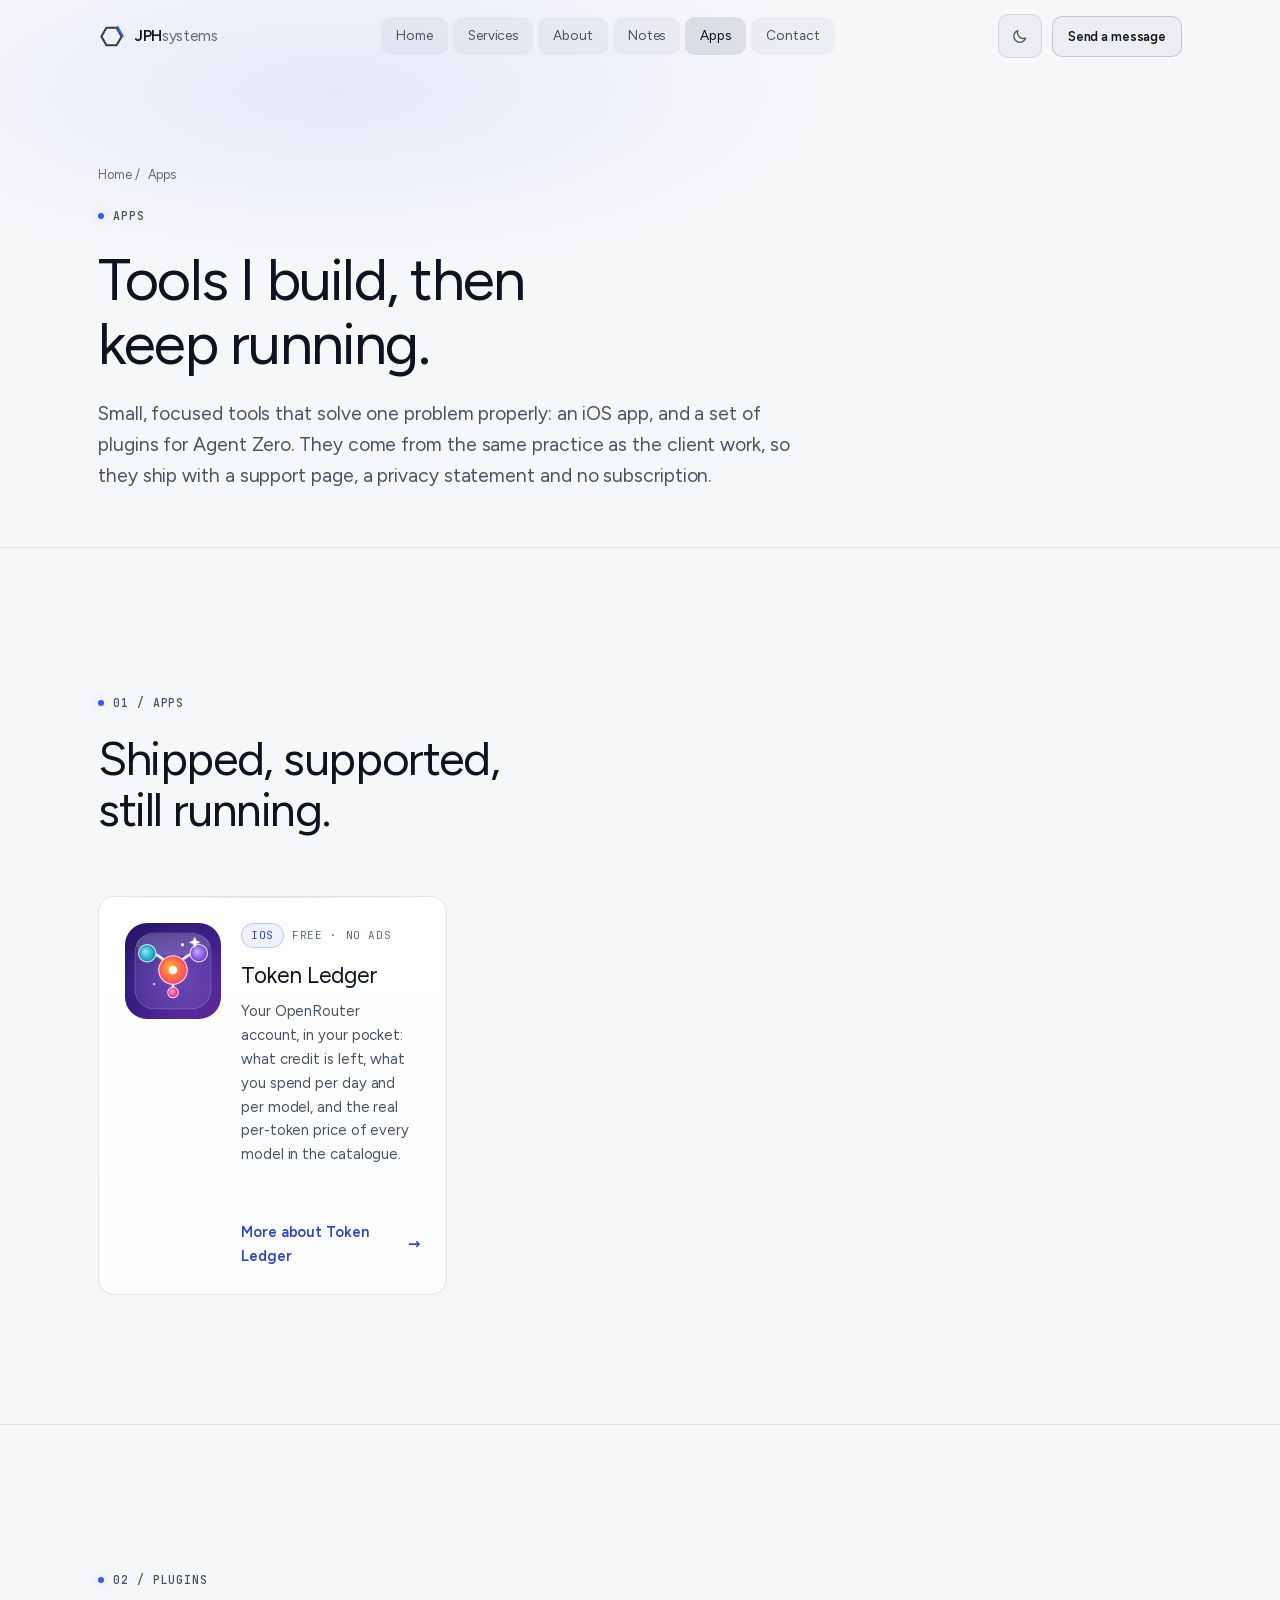
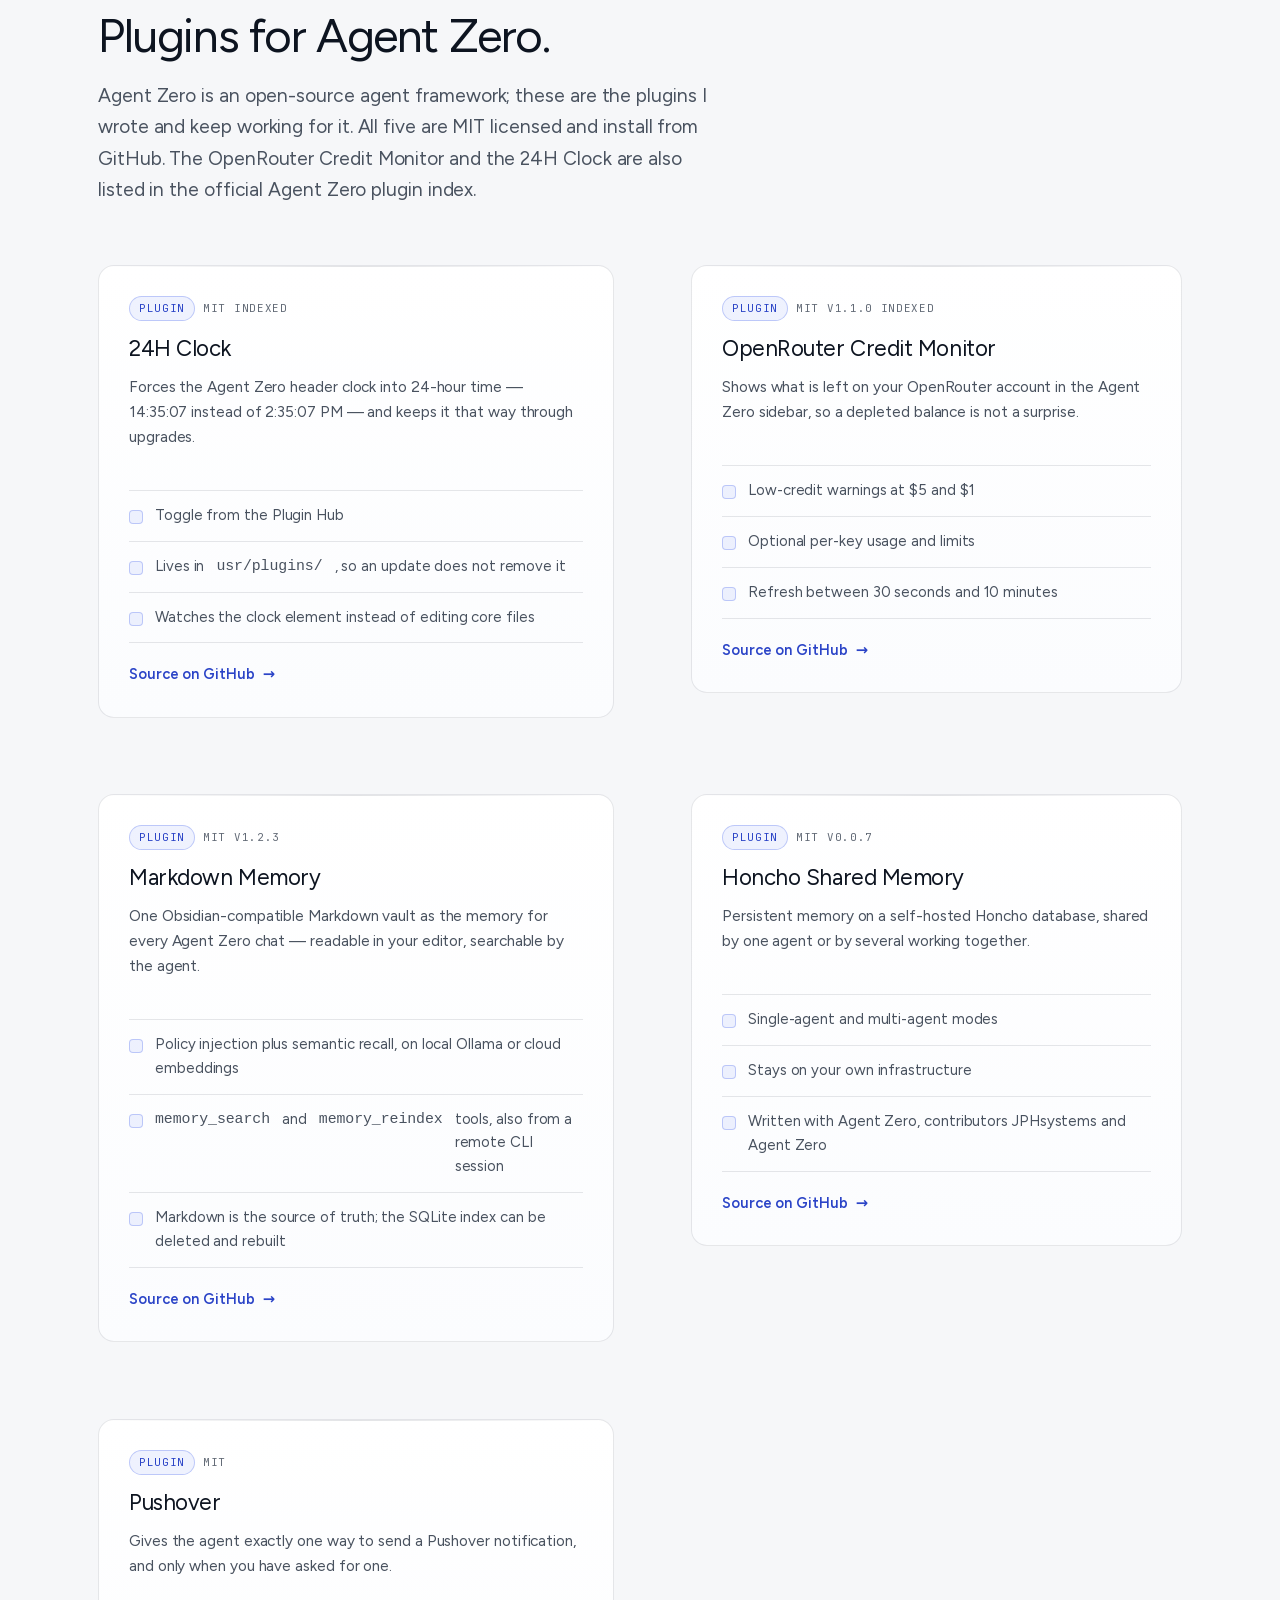
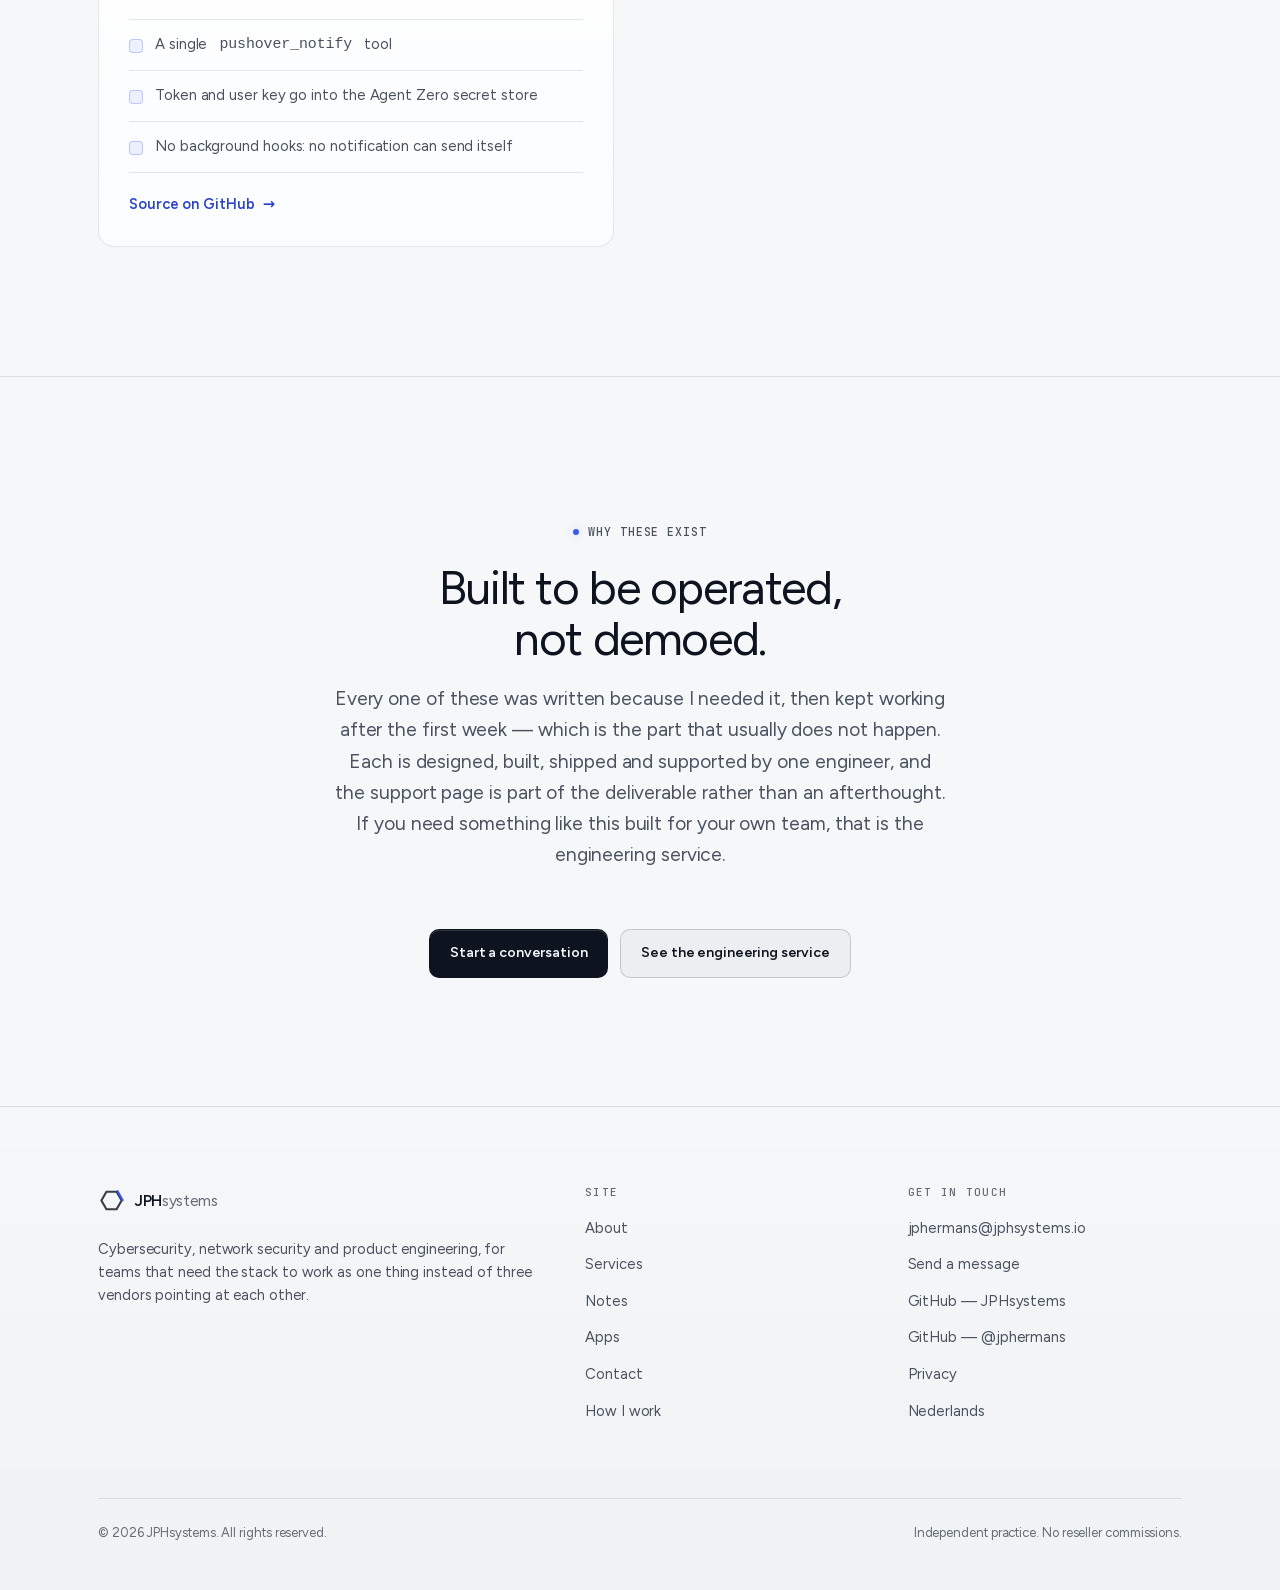
==== apps/index.html @ 64dafbbf "Apps hub: add the five Agent Zero plugins with their real feature sets" ====
<!DOCTYPE html>
<html lang="en-GB">
<head>
<meta charset="utf-8">
<meta name="viewport" content="width=device-width, initial-scale=1">

<title>Apps — JPHsystems</title>
<meta name="description" content="Apps and Agent Zero plugins built by JPHsystems: Token Ledger for OpenRouter usage, plus five MIT-licensed plugins for Agent Zero.">
<link rel="canonical" href="https://www.jphsystems.io/apps/">
<link rel="alternate" type="application/rss+xml" title="JPHsystems — field notes" href="../notes/feed.xml">
<meta name="robots" content="index, follow, max-image-preview:large">
<meta name="author" content="JPHsystems">
<meta name="theme-color" content="#11171f">
<meta http-equiv="Content-Security-Policy" content="default-src 'self'; img-src 'self' data:; style-src 'self' 'unsafe-inline'; script-src 'self' 'sha256-81gTQFlHvqsIrZlJ7RikpcFBkh4/L22vWy+SGkh+g4I='; font-src 'self'; connect-src 'self'; form-action 'self' mailto:; base-uri 'self'; object-src 'none'; upgrade-insecure-requests">
<meta name="referrer" content="strict-origin-when-cross-origin">

<!-- Open Graph -->
<meta property="og:type" content="website">
<meta property="og:site_name" content="JPHsystems">
<meta property="og:title" content="Apps — JPHsystems">
<meta property="og:description" content="An iOS app and five MIT-licensed plugins for Agent Zero, built and supported by one engineer.">
<meta property="og:url" content="https://www.jphsystems.io/apps/">
<meta property="og:image" content="https://www.jphsystems.io/assets/img/og-default.png">
<meta property="og:image:width" content="1200">
<meta property="og:image:height" content="630">
<meta property="og:image:alt" content="JPHsystems notes.">
<meta property="og:locale" content="en_GB">

<!-- Twitter -->
<meta name="twitter:card" content="summary_large_image">
<meta name="twitter:title" content="Apps — JPHsystems">
<meta name="twitter:description" content="An iOS app and five MIT-licensed plugins for Agent Zero.">
<meta name="twitter:image" content="https://www.jphsystems.io/assets/img/og-default.png">

<!-- Icons -->
<link rel="icon" href="../assets/img/favicon.ico" sizes="32x32">
<link rel="icon" href="../assets/img/favicon.svg" type="image/svg+xml">
<link rel="apple-touch-icon" href="../assets/img/apple-touch-icon.png">
<link rel="manifest" href="../assets/site.webmanifest">

<!-- Fonts, self-hosted: no third-party request, no external round-trip -->
<link rel="preload" href="../assets/fonts/figtree-latin.woff2" as="font" type="font/woff2" crossorigin>
<link rel="preload" href="../assets/fonts/jetbrains-mono-latin.woff2" as="font" type="font/woff2" crossorigin>
<link rel="stylesheet" href="../assets/css/fonts.css?v=d13bbe71">

<script>
  (function () {
    var root = document.documentElement;
    root.classList.add("js");
    var stored = null;
    try { stored = localStorage.getItem("theme"); } catch (e) { /* storage unavailable */ }
    var theme = stored === "light" || stored === "dark"
      ? stored
      : (window.matchMedia && window.matchMedia("(prefers-color-scheme: light)").matches ? "light" : "dark");
    root.setAttribute("data-theme", theme);
    var meta = document.querySelector('meta[name="theme-color"]');
    if (meta) meta.setAttribute("content", theme === "light" ? "#f6f7f9" : "#11171f");
  })();
</script>
<link rel="stylesheet" href="../assets/css/styles.css?v=f02e20e4">

<script type="application/ld+json">
{
  "@context": "https://schema.org",
  "@type": "CollectionPage",
  "url": "https://www.jphsystems.io/apps/",
  "name": "Apps — JPHsystems",
  "description": "An iOS app and five MIT-licensed plugins for Agent Zero, built by JPHsystems.",
  "isPartOf": {
    "@type": "WebSite",
    "name": "JPHsystems",
    "url": "https://www.jphsystems.io/"
  },
  "hasPart": [
    {
      "@type": "SoftwareApplication",
      "name": "Token Ledger",
      "applicationCategory": "DeveloperApplication",
      "operatingSystem": "iOS 27.0 or later",
      "url": "https://www.jphsystems.io/token-ledger",
      "offers": {
        "@type": "Offer",
        "price": "0",
        "priceCurrency": "USD"
      }
    },
    {
      "@type": "SoftwareApplication",
      "name": "24H Clock",
      "description": "Forces the Agent Zero WebUI header clock into 24-hour format.",
      "applicationCategory": "DeveloperApplication",
      "operatingSystem": "Agent Zero",
      "url": "https://github.com/jphermans/a0-plugin-clock-24h",
      "codeRepository": "https://github.com/jphermans/a0-plugin-clock-24h",
      "offers": {
        "@type": "Offer",
        "price": "0",
        "priceCurrency": "USD"
      }
    },
    {
      "@type": "SoftwareApplication",
      "name": "OpenRouter Credit Monitor",
      "description": "OpenRouter credit balance and per-key usage in the Agent Zero WebUI.",
      "applicationCategory": "DeveloperApplication",
      "operatingSystem": "Agent Zero",
      "url": "https://github.com/jphermans/openrouter-credit-monitor",
      "codeRepository": "https://github.com/jphermans/openrouter-credit-monitor",
      "offers": {
        "@type": "Offer",
        "price": "0",
        "priceCurrency": "USD"
      }
    },
    {
      "@type": "SoftwareApplication",
      "name": "Markdown Memory",
      "description": "Obsidian-compatible Markdown memory with semantic recall for Agent Zero.",
      "applicationCategory": "DeveloperApplication",
      "operatingSystem": "Agent Zero",
      "url": "https://github.com/jphermans/markdown-memory",
      "codeRepository": "https://github.com/jphermans/markdown-memory",
      "offers": {
        "@type": "Offer",
        "price": "0",
        "priceCurrency": "USD"
      }
    },
    {
      "@type": "SoftwareApplication",
      "name": "Honcho Shared Memory",
      "description": "Self-hosted shared persistent memory for Agent Zero.",
      "applicationCategory": "DeveloperApplication",
      "operatingSystem": "Agent Zero",
      "url": "https://github.com/jphermans/agent-zero-honcho-memory",
      "codeRepository": "https://github.com/jphermans/agent-zero-honcho-memory",
      "offers": {
        "@type": "Offer",
        "price": "0",
        "priceCurrency": "USD"
      }
    },
    {
      "@type": "SoftwareApplication",
      "name": "Pushover",
      "description": "Agent Zero plugin that sends a Pushover notification on explicit request.",
      "applicationCategory": "DeveloperApplication",
      "operatingSystem": "Agent Zero",
      "url": "https://github.com/jphermans/Push-Agent",
      "codeRepository": "https://github.com/jphermans/Push-Agent",
      "offers": {
        "@type": "Offer",
        "price": "0",
        "priceCurrency": "USD"
      }
    }
  ]
}
</script>

<script src="../assets/js/main.js?v=ce2aa253" defer></script>
</head>

<body>
<a class="skip-link" href="#main">Skip to content</a>

<header class="site-header">
  <div class="wrap">
    <nav class="nav" aria-label="Primary">
      <a class="brand" href="../" aria-label="JPHsystems — home">
        <svg class="brand-mark" viewBox="0 0 64 64" fill="none" aria-hidden="true" focusable="false">
          <path class="mark-body" d="M44 11.2 20 11.2 8 32 20 52.8 44 52.8 56 32Z" stroke-width="5" stroke-linejoin="round" stroke-linecap="round"/>
          <path class="mark-seam" d="M46.6 9.9 58.6 31.2" stroke-width="5" stroke-linecap="round"/>
        </svg>
        <span class="brand-name">JPH<span>systems</span></span>
      </a>

      <ul class="nav-links">
        <li><a href="../">Home</a></li>
        <li><a href="../services">Services</a></li>
        <li><a href="../about">About</a></li>
        <li><a href="../notes/">Notes</a></li>
        <li><a href="./" aria-current="page">Apps</a></li>
        <li><a href="../contact">Contact</a></li>
      </ul>

      <div class="nav-end">
        <button class="theme-toggle" type="button" data-theme-toggle aria-label="Switch to light theme" aria-pressed="false">
          <svg class="theme-icon theme-icon--sun" viewBox="0 0 24 24" fill="none" stroke="currentColor" stroke-width="1.8" stroke-linecap="round" aria-hidden="true" focusable="false">
            <circle cx="12" cy="12" r="3.6"/>
            <path d="M12 2.4v2.2M12 19.4v2.2M4.4 12h2.2M17.4 12h2.2M6 6l1.6 1.6M16.4 16.4l1.6 1.6M18 6l-1.6 1.6M9.6 16.4l-1.6 1.6"/>
          </svg>
          <svg class="theme-icon theme-icon--moon" viewBox="0 0 24 24" fill="none" stroke="currentColor" stroke-width="1.8" stroke-linecap="round" stroke-linejoin="round" aria-hidden="true" focusable="false">
            <path d="M20.6 14.3A8.4 8.4 0 0 1 9.7 3.6a8.5 8.5 0 1 0 10.9 10.7Z"/>
          </svg>
        </button>

        <a class="btn btn--ghost btn--sm" href="../contact#enquiry">Send a message</a>
        <button class="nav-toggle" type="button" aria-expanded="false" aria-controls="mobile-menu" aria-label="Toggle navigation">
          <span></span><span></span><span></span>
        </button>
      </div>
    </nav>
  </div>

  <div class="mobile-menu" id="mobile-menu">
    <div class="wrap" style="padding-inline:0">
      <a href="../">Home</a>
      <a href="../services">Services</a>
      <a href="../about">About</a>
      <a href="../notes/">Notes</a>
      <a href="./" aria-current="page">Apps</a>
      <a href="../contact">Contact</a>
      <a class="btn btn--primary" href="../contact#enquiry">Send a message</a>
    </div>
  </div>
</header>

<main id="main">

  <section class="page-head">
    <div class="wrap">
      <ol class="breadcrumb" aria-label="Breadcrumb">
        <li><a href="../">Home</a></li>
        <li>Apps</li>
      </ol>
      <p class="eyebrow">Apps</p>
      <h1>Tools I build, then keep running.</h1>
      <p class="lede">
        Small, focused tools that solve one problem properly: an iOS app, and a set of
        plugins for Agent Zero. They come from the same practice as the client work, so
        they ship with a support page, a privacy statement and no subscription.
      </p>
    </div>
  </section>

  <section class="section" id="apps">
    <div class="wrap">
      <div class="section-head" data-reveal>
        <p class="eyebrow">01 / Apps</p>
        <h2>Shipped, supported, still running.</h2>
      </div>
      <div class="post-list">
        <a class="card post-card" data-reveal href="../token-ledger">
          <div class="post-card-body">
            <div style="display:flex; gap:20px; align-items:flex-start">
              <img src="../assets/img/app-token-ledger.png" alt="Token Ledger app icon" width="96" height="96" loading="lazy" decoding="async" style="width:96px; height:96px; border-radius:22px; flex:none">
              <div>
                <div class="post-meta"><span class="tag">iOS</span><span>Free · no ads</span></div>
                <h3>Token Ledger</h3>
                <p>
                  Your OpenRouter account, in your pocket: what credit is left, what you
                  spend per day and per model, and the real per-token price of every model
                  in the catalogue.
                </p>
                <span class="arrow-link">More about Token Ledger</span>
              </div>
            </div>
          </div>
        </a>
      </div>
    </div>
  </section>

  <section class="section section--edge" id="plugins">
    <div class="wrap">
      <div class="section-head" data-reveal>
        <p class="eyebrow">02 / Plugins</p>
        <h2>Plugins for Agent Zero.</h2>
        <p class="lede">
          Agent Zero is an open-source agent framework; these are the plugins I wrote and
          keep working for it. All five are MIT licensed and install from GitHub. The
          OpenRouter Credit Monitor and the 24H Clock are also listed in the official
          Agent Zero plugin index.
        </p>
      </div>

      <div class="grid grid--split">

        <div class="card" data-reveal>
          <div class="post-meta"><span class="tag">Plugin</span><span>MIT</span><span>indexed</span></div>
          <h3>24H Clock</h3>
          <p>Forces the Agent Zero header clock into 24-hour time — 14:35:07 instead of 2:35:07 PM — and keeps it that way through upgrades.</p>
          <ul class="spec-list">
            <li>Toggle from the Plugin Hub</li>
            <li>Lives in <code>usr/plugins/</code>, so an update does not remove it</li>
            <li>Watches the clock element instead of editing core files</li>
          </ul>
          <a class="arrow-link" href="https://github.com/jphermans/a0-plugin-clock-24h" rel="noopener" target="_blank">Source on GitHub</a>
        </div>

        <div class="card" data-delay="1" data-reveal>
          <div class="post-meta"><span class="tag">Plugin</span><span>MIT</span><span>v1.1.0</span><span>indexed</span></div>
          <h3>OpenRouter Credit Monitor</h3>
          <p>Shows what is left on your OpenRouter account in the Agent Zero sidebar, so a depleted balance is not a surprise.</p>
          <ul class="spec-list">
            <li>Low-credit warnings at $5 and $1</li>
            <li>Optional per-key usage and limits</li>
            <li>Refresh between 30 seconds and 10 minutes</li>
          </ul>
          <a class="arrow-link" href="https://github.com/jphermans/openrouter-credit-monitor" rel="noopener" target="_blank">Source on GitHub</a>
        </div>

        <div class="card" data-reveal>
          <div class="post-meta"><span class="tag">Plugin</span><span>MIT</span><span>v1.2.3</span></div>
          <h3>Markdown Memory</h3>
          <p>One Obsidian-compatible Markdown vault as the memory for every Agent Zero chat — readable in your editor, searchable by the agent.</p>
          <ul class="spec-list">
            <li>Policy injection plus semantic recall, on local Ollama or cloud embeddings</li>
            <li><code>memory_search</code> and <code>memory_reindex</code> tools, also from a remote CLI session</li>
            <li>Markdown is the source of truth; the SQLite index can be deleted and rebuilt</li>
          </ul>
          <a class="arrow-link" href="https://github.com/jphermans/markdown-memory" rel="noopener" target="_blank">Source on GitHub</a>
        </div>

        <div class="card" data-delay="1" data-reveal>
          <div class="post-meta"><span class="tag">Plugin</span><span>MIT</span><span>v0.0.7</span></div>
          <h3>Honcho Shared Memory</h3>
          <p>Persistent memory on a self-hosted Honcho database, shared by one agent or by several working together.</p>
          <ul class="spec-list">
            <li>Single-agent and multi-agent modes</li>
            <li>Stays on your own infrastructure</li>
            <li>Written with Agent Zero, contributors JPHsystems and Agent Zero</li>
          </ul>
          <a class="arrow-link" href="https://github.com/jphermans/agent-zero-honcho-memory" rel="noopener" target="_blank">Source on GitHub</a>
        </div>

        <div class="card" data-reveal>
          <div class="post-meta"><span class="tag">Plugin</span><span>MIT</span></div>
          <h3>Pushover</h3>
          <p>Gives the agent exactly one way to send a Pushover notification, and only when you have asked for one.</p>
          <ul class="spec-list">
            <li>A single <code>pushover_notify</code> tool</li>
            <li>Token and user key go into the Agent Zero secret store</li>
            <li>No background hooks: no notification can send itself</li>
          </ul>
          <a class="arrow-link" href="https://github.com/jphermans/Push-Agent" rel="noopener" target="_blank">Source on GitHub</a>
        </div>

      </div>
    </div>
  </section>

  <section class="section section--edge">
    <div class="wrap wrap--narrow">
      <div class="section-head section-head--center" data-reveal>
        <p class="eyebrow">Why These Exist</p>
        <h2>Built to be operated, not demoed.</h2>
        <p class="lede">
          Every one of these was written because I needed it, then kept working after the
          first week — which is the part that usually does not happen. Each is designed,
          built, shipped and supported by one engineer, and the support page is part of the
          deliverable rather than an afterthought. If you need something like this built for
          your own team, that is the engineering service.
        </p>
      </div>
      <div class="btn-row" style="justify-content:center" data-reveal>
        <a class="btn btn--primary" href="../contact">Start a conversation</a>
        <a class="btn btn--ghost" href="../services#engineering">See the engineering service</a>
      </div>
    </div>
  </section>

</main>

<footer class="site-footer">
  <div class="wrap">
    <div class="footer-grid">
      <div class="footer-about">
        <a class="brand" href="../">
          <svg class="brand-mark" viewBox="0 0 64 64" fill="none" aria-hidden="true" focusable="false">
            <path class="mark-body" d="M44 11.2 20 11.2 8 32 20 52.8 44 52.8 56 32Z" stroke-width="5" stroke-linejoin="round" stroke-linecap="round"/>
            <path class="mark-seam" d="M46.6 9.9 58.6 31.2" stroke-width="5" stroke-linecap="round"/>
          </svg>
          <span class="brand-name">JPH<span>systems</span></span>
        </a>
        <p>
          Cybersecurity, network security and product engineering, for teams that need
          the stack to work as one thing instead of three vendors pointing at each
          other.
        </p>
      </div>

      <div class="footer-col">
        <h2>Site</h2>
        <ul>
          <li><a href="../about">About</a></li>
          <li><a href="../services">Services</a></li>
          <li><a href="../notes/">Notes</a></li>
          <li><a href="./">Apps</a></li>
          <li><a href="../contact">Contact</a></li>
          <li><a href="../about#principles">How I work</a></li>
        </ul>
      </div>

      <div class="footer-col">
        <h2>Get in touch</h2>
        <ul>
          <li><a href="mailto:jphermans@jphsystems.io">jphermans@jphsystems.io</a></li>
          <li><a href="../contact#enquiry">Send a message</a></li>
          <li><a href="https://github.com/JPHsystems-io" rel="me noopener" target="_blank">GitHub &mdash; JPHsystems</a></li>
          <li><a href="https://github.com/jphermans" rel="me noopener" target="_blank">GitHub &mdash; @jphermans</a></li>
          <li><a href="../privacy">Privacy</a></li>
          <li><a href="../nl/" hreflang="nl" lang="nl">Nederlands</a></li>
        </ul>
      </div>
    </div>

    <div class="footer-bottom">
      <p>&copy; <span data-year>2026</span> JPHsystems. All rights reserved.</p>
      <p>Independent practice. No reseller commissions.</p>
    </div>
  </div>
</footer>

</body>
</html>
---- assets/css/fonts.css ----
/* Self-hosted webfonts — same files Google served, now first-party.
   Figtree 300–700 and JetBrains Mono 400–500, latin + latin-ext only. */

@font-face {
  font-family: 'Figtree';
  font-style: normal;
  font-weight: 300 700;
  font-display: swap;
  src: url('../fonts/figtree-latin-ext.woff2') format('woff2');
  unicode-range: U+0100-02BA, U+02BD-02C5, U+02C7-02CC, U+02CE-02D7, U+02DD-02FF, U+0304, U+0308, U+0329, U+1D00-1DBF, U+1E00-1E9F, U+1EF2-1EFF, U+2020, U+20A0-20AB, U+20AD-20C4, U+2113, U+2C60-2C7F, U+A720-A7FF;
}

@font-face {
  font-family: 'Figtree';
  font-style: normal;
  font-weight: 300 700;
  font-display: swap;
  src: url('../fonts/figtree-latin.woff2') format('woff2');
  unicode-range: U+0000-00FF, U+0131, U+0152-0153, U+02BB-02BC, U+02C6, U+02DA, U+02DC, U+0304, U+0308, U+0329, U+2000-206F, U+20AC, U+2122, U+2191, U+2193, U+2212, U+2215, U+FEFF, U+FFFD;
}

@font-face {
  font-family: 'JetBrains Mono';
  font-style: normal;
  font-weight: 400 500;
  font-display: swap;
  src: url('../fonts/jetbrains-mono-latin-ext.woff2') format('woff2');
  unicode-range: U+0100-02BA, U+02BD-02C5, U+02C7-02CC, U+02CE-02D7, U+02DD-02FF, U+0304, U+0308, U+0329, U+1D00-1DBF, U+1E00-1E9F, U+1EF2-1EFF, U+2020, U+20A0-20AB, U+20AD-20C4, U+2113, U+2C60-2C7F, U+A720-A7FF;
}

@font-face {
  font-family: 'JetBrains Mono';
  font-style: normal;
  font-weight: 400 500;
  font-display: swap;
  src: url('../fonts/jetbrains-mono-latin.woff2') format('woff2');
  unicode-range: U+0000-00FF, U+0131, U+0152-0153, U+02BB-02BC, U+02C6, U+02DA, U+02DC, U+0304, U+0308, U+0329, U+2000-206F, U+20AC, U+2122, U+2191, U+2193, U+2212, U+2215, U+FEFF, U+FFFD;
}
---- assets/css/styles.css ----
/* ==========================================================================
   JPHsystems — site stylesheet
   Plain CSS. No build step. Mobile-first.

   1  Tokens
   2  Reset
   3  Typography
   4  Layout
   5  Header
   6  Buttons & links
   7  Hero
   8  Signal-flow graphic
   9  Stack marquee
   10 Scrubbed scene
   11 Showcase & UI mockup
   12 Cards & content blocks
   13 Services page
   14 Forms
   15 Notes & articles
   16 Footer
   17 Motion & utilities
   ========================================================================== */

/* 1 ── Tokens ───────────────────────────────────────────────────────────── */
:root {
  color-scheme: dark;

  /* Surfaces */
  --ink:          #11171f;
  --ink-raised:   #171f2a;
  --surface:      #1c2532;
  --surface-2:    #232e3c;

  /* Lines */
  --line:         rgba(255, 255, 255, 0.095);
  --line-strong:  rgba(255, 255, 255, 0.175);
  --line-hover:   rgba(255, 255, 255, 0.28);

  /* Text */
  --text:         #eef1f5;
  --text-dim:     #99a3ae;
  --text-faint:   #8a94a0;
  --prose:        #d5dade;

  /* Accent — signal blue */
  --accent:       #5b7cfa;
  --accent-hi:    #93a7ff;
  --accent-deep:  #3a5ae8;
  --accent-wash:  rgba(91, 124, 250, 0.12);
  --accent-edge:  rgba(91, 124, 250, 0.34);

  /* Semantic */
  --positive:     #4fd6b0;
  --warn:         #e3a44f;
  --danger:       #ff6b6b;
  --danger-text:  #ff9d9d;
  --danger-strong: #e5484d;
  --ok-text:      #b9f0e1;
  --bad-text:     #ffb4b6;

  /* Translucent fills and shadows */
  --tint:         rgba(255, 255, 255, 0.03);
  --tint-2:       rgba(255, 255, 255, 0.055);
  --tint-3:       rgba(255, 255, 255, 0.09);
  --grid:         rgba(255, 255, 255, 0.028);
  --grid-strong:  rgba(255, 255, 255, 0.04);
  --sheen:        rgba(255, 255, 255, 0.22);
  --chart-bar:    rgba(255, 255, 255, 0.14);
  --shadow:       rgba(0, 0, 0, 0.55);
  --shadow-soft:  rgba(0, 0, 0, 0.30);

  /* Component surfaces */
  --header-bg:    rgba(17, 23, 31, 0.82);
  --menu-bg:      rgba(17, 23, 31, 0.97);
  --chip-bg:      rgba(23, 31, 42, 0.9);
  --showcase-bg:  #141c26;
  --card-bg:      linear-gradient(180deg, rgba(255, 255, 255, 0.038), rgba(255, 255, 255, 0.012));
  --card-bg-hover: linear-gradient(180deg, rgba(255, 255, 255, 0.06), rgba(255, 255, 255, 0.018));
  --ui-bg:        linear-gradient(180deg, rgba(255, 255, 255, 0.05), rgba(255, 255, 255, 0.015)), var(--ink-raised);
  --input-bg:     rgba(255, 255, 255, 0.025);
  --input-focus-bg: rgba(91, 124, 250, 0.05);
  --code-bg:      rgba(255, 255, 255, 0.06);
  --footer-bg:    linear-gradient(180deg, transparent, rgba(255, 255, 255, 0.015));

  /* Brand mark */
  --brand-line:     rgba(255, 255, 255, 0.34);
  --brand-line-dim: rgba(255, 255, 255, 0.30);
  --brand-node:     #eef1f5;

  /* Primary button */
  --btn-primary-hover: #ffffff;
  --btn-primary-sheen: rgba(255, 255, 255, 0.40);
  --btn-primary-glow:  rgba(255, 255, 255, 0.12);

  /* Glows */
  --glow-accent:       rgba(91, 124, 250, 0.17);
  --glow-accent-soft:  rgba(91, 124, 250, 0.15);
  --glow-accent-faint: rgba(91, 124, 250, 0.13);
  --glow-accent-band:  rgba(91, 124, 250, 0.18);
  --glow-positive:     rgba(79, 214, 176, 0.06);
  --dot-glow:          rgba(91, 124, 250, 0.85);
  --pulse-ring:        rgba(79, 214, 176, 0.45);

  /* Select arrow */
  --select-arrow: url("data:image/svg+xml,%3Csvg xmlns='http://www.w3.org/2000/svg' width='12' height='8' viewBox='0 0 12 8'%3E%3Cpath d='M1 1.5 6 6.5l5-5' stroke='%2399a3ae' stroke-width='1.6' fill='none' stroke-linecap='round'/%3E%3C/svg%3E");

  /* Type */
  --font: "Figtree", system-ui, -apple-system, "Segoe UI", Helvetica, Arial, sans-serif;
  --mono: "JetBrains Mono", ui-monospace, SFMono-Regular, "SF Mono", Menlo, Consolas, monospace;

  /* Space */
  --gutter: 20px;
  --max: 1180px;
  --max-narrow: 780px;

  /* Radius */
  --r-sm: 8px;
  --r:    12px;
  --r-lg: 16px;
  --r-btn: 10px;
  --r-pill: 999px;

  /* Motion */
  --ease: cubic-bezier(0.22, 0.61, 0.36, 1);
}

/* Light ("white") theme. The toggle writes data-theme="light" on <html>;
   without a stored choice the head script follows prefers-color-scheme. */
:root[data-theme="light"] {
  color-scheme: light;

  /* Surfaces */
  --ink:          #f6f7f9;
  --ink-raised:   #ffffff;
  --surface:      #eef1f6;
  --surface-2:    #e4e9f1;

  /* Lines */
  --line:         rgba(15, 23, 42, 0.10);
  --line-strong:  rgba(15, 23, 42, 0.18);
  --line-hover:   rgba(15, 23, 42, 0.30);

  /* Text */
  --text:         #0d1420;
  --text-dim:     #49525f;
  --text-faint:   #636b77;
  --prose:        #2c3543;

  /* Accent — darkened for contrast on white */
  --accent:       #3a5ae8;
  --accent-hi:    #2b44c7;
  --accent-deep:  #2f49cf;
  --accent-wash:  rgba(58, 90, 232, 0.08);
  --accent-edge:  rgba(58, 90, 232, 0.28);

  /* Semantic */
  --positive:     #0a6e53;
  --warn:         #8f560a;
  --danger:       #c62f35;
  --danger-text:  #b4232b;
  --danger-strong: #c62f35;
  --ok-text:      #0b6b50;
  --bad-text:     #a51f24;

  /* Translucent fills and shadows */
  --tint:         rgba(15, 23, 42, 0.035);
  --tint-2:       rgba(15, 23, 42, 0.06);
  --tint-3:       rgba(15, 23, 42, 0.10);
  --grid:         rgba(15, 23, 42, 0.05);
  --grid-strong:  rgba(15, 23, 42, 0.06);
  --sheen:        rgba(15, 23, 42, 0.12);
  --chart-bar:    rgba(15, 23, 42, 0.16);
  --shadow:       rgba(15, 23, 42, 0.14);
  --shadow-soft:  rgba(15, 23, 42, 0.08);

  /* Component surfaces */
  --header-bg:    rgba(246, 247, 249, 0.85);
  --menu-bg:      rgba(246, 247, 249, 0.98);
  --chip-bg:      rgba(255, 255, 255, 0.92);
  --showcase-bg:  #eff3f9;
  --card-bg:      linear-gradient(180deg, #ffffff, #fbfcfe);
  --card-bg-hover: linear-gradient(180deg, #ffffff, #f4f7fc);
  --ui-bg:        linear-gradient(180deg, #ffffff, #f8fafd);
  --input-bg:     #ffffff;
  --input-focus-bg: #ffffff;
  --code-bg:      rgba(15, 23, 42, 0.06);
  --footer-bg:    linear-gradient(180deg, transparent, rgba(15, 23, 42, 0.025));

  /* Brand mark */
  --brand-line:     rgba(15, 23, 42, 0.35);
  --brand-line-dim: rgba(15, 23, 42, 0.30);
  --brand-node:     #142033;

  /* Primary button */
  --btn-primary-hover: #1b2433;
  --btn-primary-sheen: rgba(255, 255, 255, 0.15);
  --btn-primary-glow:  rgba(15, 23, 42, 0.16);

  /* Glows */
  --glow-accent:       rgba(58, 90, 232, 0.10);
  --glow-accent-soft:  rgba(58, 90, 232, 0.09);
  --glow-accent-faint: rgba(58, 90, 232, 0.08);
  --glow-accent-band:  rgba(58, 90, 232, 0.11);
  --glow-positive:     rgba(11, 122, 92, 0.05);
  --dot-glow:          rgba(58, 90, 232, 0.55);
  --pulse-ring:        rgba(11, 122, 92, 0.35);

  /* Select arrow */
  --select-arrow: url("data:image/svg+xml,%3Csvg xmlns='http://www.w3.org/2000/svg' width='12' height='8' viewBox='0 0 12 8'%3E%3Cpath d='M1 1.5 6 6.5l5-5' stroke='%236b7480' stroke-width='1.6' fill='none' stroke-linecap='round'/%3E%3C/svg%3E");
}

@media (min-width: 768px)  { :root { --gutter: 32px; } }
@media (min-width: 1100px) { :root { --gutter: 48px; } }

/* Light-theme component overrides (dark rules live above, this block wins by order) */
html[data-theme="light"] .lane .verdict--block {
  border-color: rgba(198, 47, 53, 0.35);
  background: rgba(198, 47, 53, 0.08);
  color: var(--danger-text);
}
html[data-theme="light"] .dial-ring stop:first-child { stop-color: var(--accent-hi); }
html[data-theme="light"] .dial-ring stop:last-child { stop-color: var(--accent-deep); }
html[data-theme="light"] .flow-triage .flow-text--accent { fill: var(--accent); }
html[data-theme="light"] .flow-triage { stroke: var(--accent); stroke-opacity: 0.75; }

/* 2 ── Reset ───────────────────────────────────────────────────────────── */
*, *::before, *::after { box-sizing: border-box; }

html {
  -webkit-text-size-adjust: 100%;
  overflow-x: clip;
  scroll-behavior: smooth;
  scroll-padding-top: 96px;
  background: var(--ink);
}

body {
  margin: 0;
  background: var(--ink);
  color: var(--text);
  font-family: var(--font);
  font-size: 16px;
  font-weight: 400;
  line-height: 1.6;
  letter-spacing: -0.005em;
  transition: background-color 0.3s var(--ease), color 0.3s var(--ease);
  -webkit-font-smoothing: antialiased;
  -moz-osx-font-smoothing: grayscale;
  /* overflow-x stays off body on purpose: setting one axis forces the other
     to "auto", which makes body its own scroll container and breaks
     position: sticky for the header and the pinned scene. */
}

img, svg, video { display: block; max-width: 100%; height: auto; }
a { color: inherit; text-decoration: none; }
button, input, textarea, select { font: inherit; color: inherit; }
ul, ol { margin: 0; padding: 0; list-style: none; }
hr { border: 0; border-top: 1px solid var(--line); margin: 0; }

::selection { background: var(--accent); color: #fff; }

:focus-visible {
  outline: 2px solid var(--accent-hi);
  outline-offset: 3px;
  border-radius: 4px;
}

.skip-link {
  display: inline-flex;
  align-items: center;
  min-height: 44px;
  position: absolute;
  left: 12px;
  top: -60px;
  z-index: 200;
  background: var(--accent);
  color: #0b1017;
  font-weight: 500;
  padding: 10px 16px;
  border-radius: var(--r-sm);
  font-size: 14px;
  font-weight: 600;
  transition: top 0.2s var(--ease);
}
.skip-link:focus { top: 12px; }
/* the availability line in the hero: one config value, not a hand-edited sentence */
.hero-note.is-booked .pulse { background: var(--warn); animation: none; }
[data-theme="light"] .skip-link { color: #fff; }

/* 3 ── Typography ──────────────────────────────────────────────────────── */
h1, h2, h3, h4 {
  margin: 0;
  font-weight: 400;
  letter-spacing: -0.03em;
  line-height: 1.08;
  text-wrap: balance;
}

h1 { font-size: clamp(2.3rem, 5.8vw, 3.7rem); }
h2 { font-size: clamp(1.85rem, 4.5vw, 2.95rem); }
h3 { font-size: clamp(1.15rem, 2.2vw, 1.4rem); letter-spacing: -0.02em; line-height: 1.25; }
h4 { font-size: 1rem; letter-spacing: -0.01em; font-weight: 600; }

p { margin: 0 0 1.1em; }
p:last-child { margin-bottom: 0; }

.lede {
  font-size: clamp(1.03rem, 1.9vw, 1.2rem);
  line-height: 1.62;
  color: var(--text-dim);
  max-width: 62ch;
  text-wrap: pretty;
}

.mark {
  position: relative;
  white-space: nowrap;
  text-decoration: underline;
  text-decoration-color: var(--accent);
  text-decoration-thickness: 2px;
  text-underline-offset: 8px;
}

.accent { color: var(--accent-hi); }

.eyebrow {
  display: block;
  margin: 0 0 22px;
  font-family: var(--mono);
  font-size: 0.72rem;
  font-weight: 500;
  letter-spacing: 0.08em;
  text-transform: uppercase;
  color: var(--text-dim);
}
.eyebrow::before {
  content: "";
  display: inline-block;
  width: 6px;
  height: 6px;
  margin-right: 9px;
  border-radius: 50%;
  background: var(--accent);
  vertical-align: 1px;
  box-shadow: 0 0 10px var(--accent-edge);
}

.mono {
  font-family: var(--mono);
  font-size: 0.78rem;
  letter-spacing: 0.02em;
  color: var(--text-faint);
}

/* 4 ── Layout ──────────────────────────────────────────────────────────── */
.wrap {
  width: 100%;
  max-width: var(--max);
  margin-inline: auto;
  padding-inline: var(--gutter);
}
.wrap--narrow { max-width: var(--max-narrow); }

.section { padding-block: clamp(64px, 11vw, 128px); position: relative; }
.section--tight { padding-block: clamp(48px, 7vw, 80px); }
.section--edge { border-top: 1px solid var(--line); }

.section-head { max-width: 62ch; margin-bottom: clamp(36px, 5vw, 60px); }
.section-head p { margin-top: 18px; }
.section-head--center {
  max-width: 64ch;
  margin-inline: auto;
  text-align: center;
}
.section-head--center .lede { margin-inline: auto; }

.grid { display: grid; gap: 18px; }
@media (min-width: 720px) {
  .grid--2 { grid-template-columns: repeat(2, 1fr); gap: 20px; }
  .grid--3 { grid-template-columns: repeat(3, 1fr); gap: 20px; }
}
@media (min-width: 900px) {
  .grid--split { grid-template-columns: 1.05fr 1fr; gap: clamp(40px, 6vw, 84px); align-items: start; }
}

/* 5 ── Header ──────────────────────────────────────────────────────────── */
.site-header {
  position: sticky;
  top: 0;
  z-index: 100;
  padding-block: 14px;
  transition: background 0.3s var(--ease), border-color 0.3s var(--ease);
  border-bottom: 1px solid transparent;
}
.site-header.is-stuck {
  background: var(--header-bg);
  backdrop-filter: saturate(140%) blur(14px);
  -webkit-backdrop-filter: saturate(140%) blur(14px);
  border-bottom-color: var(--line);
}

.nav {
  display: flex;
  align-items: center;
  justify-content: space-between;
  gap: 16px;
}

.brand {
  display: inline-flex;
  align-items: center;
  gap: 10px;
  font-weight: 600;
  font-size: 0.98rem;
  letter-spacing: -0.02em;
  flex: none;
}
.brand-mark { width: 27px; height: 27px; flex: none; }
.brand-mark { color: var(--text); }
.brand-mark .mark-body { stroke: currentColor; opacity: 0.82; }
.brand-mark .mark-seam { stroke: var(--accent); }
.brand:hover .mark-body { opacity: 1; }
.brand-name { display: none; }
@media (min-width: 400px) { .brand-name { display: inline; } }
.brand-name span { color: var(--text-faint); font-weight: 400; }

.nav-links {
  display: none;
  align-items: center;
  gap: 5px;
}
@media (min-width: 920px) { .nav-links { display: flex; } }

.nav-links a {
  display: block;
  padding: 8px 15px;
  border-radius: var(--r-btn);
  background: var(--tint);
  font-size: 0.85rem;
  color: var(--text-dim);
  transition: color 0.2s var(--ease), background 0.2s var(--ease);
}
.nav-links a:hover { color: var(--text); background: var(--tint-2); }
.nav-links a[aria-current="page"] { color: var(--text); background: var(--tint-3); }

.nav-end { display: flex; align-items: center; gap: 10px; flex: none; }
.nav-end .btn { display: none; }
@media (min-width: 920px) { .nav-end .btn { display: inline-flex; } }

.theme-toggle {
  display: none;
  place-items: center;
  width: 44px;
  height: 44px;
  padding: 0;
  border: 1px solid var(--line);
  border-radius: var(--r-btn);
  background: var(--tint);
  color: var(--text-dim);
  cursor: pointer;
  transition: color 0.2s var(--ease), background 0.2s var(--ease),
              border-color 0.2s var(--ease);
}
.js .theme-toggle { display: grid; }
.theme-toggle:hover {
  color: var(--text);
  background: var(--tint-3);
  border-color: var(--line-strong);
}
.theme-icon { width: 17px; height: 17px; }
.theme-icon--moon { display: none; }
[data-theme="light"] .theme-icon--sun { display: none; }
[data-theme="light"] .theme-icon--moon { display: block; }

.nav-toggle {
  display: inline-flex;
  flex-direction: column;
  justify-content: center;
  align-items: center;
  gap: 5px;
  width: 44px;
  height: 44px;
  padding: 0 10px;
  border: 1px solid var(--line);
  border-radius: var(--r-btn);
  background: var(--tint);
  cursor: pointer;
}
@media (min-width: 920px) { .nav-toggle { display: none; } }
.nav-toggle span {
  display: block;
  height: 1.5px;
  background: var(--text);
  border-radius: 2px;
  transition: transform 0.25s var(--ease), opacity 0.2s var(--ease);
}
.nav-toggle[aria-expanded="true"] span:nth-child(1) { transform: translateY(6.5px) rotate(45deg); }
.nav-toggle[aria-expanded="true"] span:nth-child(2) { opacity: 0; }
.nav-toggle[aria-expanded="true"] span:nth-child(3) { transform: translateY(-6.5px) rotate(-45deg); }

.mobile-menu {
  display: none;
  padding: 10px var(--gutter) 22px;
  border-bottom: 1px solid var(--line);
  background: var(--menu-bg);
  backdrop-filter: blur(14px);
  -webkit-backdrop-filter: blur(14px);
}
.mobile-menu.is-open { display: block; }
@media (min-width: 920px) { .mobile-menu.is-open { display: none; } }
.mobile-menu a {
  display: block;
  padding: 13px 4px;
  font-size: 1.1rem;
  letter-spacing: -0.02em;
  border-bottom: 1px solid var(--line);
  color: var(--text-dim);
}
.mobile-menu a:last-of-type { border-bottom: 0; }
.mobile-menu a[aria-current="page"] { color: var(--text); }
.mobile-menu .btn { margin-top: 16px; width: 100%; justify-content: center; }

/* 6 ── Buttons & links ─────────────────────────────────────────────────── */
.btn {
  display: inline-flex;
  align-items: center;
  justify-content: center;
  gap: 9px;
  padding: 12px 20px;
  border: 1px solid transparent;
  border-radius: var(--r-btn);
  font-size: 0.88rem;
  font-weight: 600;
  letter-spacing: -0.01em;
  cursor: pointer;
  white-space: nowrap;
  transition: transform 0.18s var(--ease), background 0.2s var(--ease),
              border-color 0.2s var(--ease), color 0.2s var(--ease), box-shadow 0.2s var(--ease);
}
.btn:active { transform: translateY(1px); }

.btn--primary {
  background: var(--text);
  color: var(--ink);
  box-shadow: 0 1px 0 var(--btn-primary-sheen) inset;
}
.btn--primary:hover { background: var(--btn-primary-hover); box-shadow: 0 6px 22px var(--btn-primary-glow); }

.btn--accent { background: var(--accent-deep); color: #fff; }
.btn--accent:hover { background: var(--accent); box-shadow: 0 6px 24px var(--accent-edge); }

.btn--ghost {
  background: var(--tint);
  border-color: var(--line-strong);
  color: var(--text);
}
.btn--ghost:hover { background: var(--tint-3); border-color: var(--line-hover); }

.btn--sm { padding: 9px 15px; font-size: 0.82rem; }
.btn--lg { padding: 14px 26px; font-size: 0.95rem; }

.btn-row {
  display: flex;
  flex-wrap: wrap;
  gap: 12px;
  margin-top: 32px;
}

/* Official Apple "Download on the App Store" badge. The artwork is used
   unmodified: Apple's white badge on the dark theme, black badge on the
   light theme (both variants ship from Apple's badge service). */
.app-store-badge {
  display: inline-flex;
  align-items: center;
  align-self: center;
  flex: none;
  line-height: 0;
  border-radius: 9px;
  transition: opacity 0.2s var(--ease);
}
.app-store-badge:hover { opacity: 0.86; }
.app-store-badge:focus-visible { outline: 2px solid var(--accent); outline-offset: 3px; }
.app-store-badge img { display: block; height: 48px; width: auto; }
.app-store-badge .app-store-badge__on-light { display: none; }
[data-theme="light"] .app-store-badge .app-store-badge__on-dark { display: none; }
[data-theme="light"] .app-store-badge .app-store-badge__on-light { display: block; }
@media (max-width: 420px) { .app-store-badge img { height: 44px; } }

.arrow-link {
  display: inline-flex;
  align-items: center;
  gap: 8px;
  font-size: 0.92rem;
  font-weight: 600;
  color: var(--accent-hi);
  transition: gap 0.2s var(--ease);
}
.arrow-link::after { content: "→"; transition: transform 0.2s var(--ease); }
.arrow-link:hover { gap: 11px; }
.arrow-link:hover::after { transform: translateX(2px); }

.text-link {
  color: var(--text);
  text-decoration: underline;
  text-decoration-color: var(--accent-edge);
  text-underline-offset: 4px;
  transition: text-decoration-color 0.2s var(--ease);
}
.text-link:hover { text-decoration-color: var(--accent); }

/* 7 ── Hero ────────────────────────────────────────────────────────────── */
.hero {
  position: relative;
  padding-block: clamp(52px, 9vw, 96px) clamp(52px, 8vw, 88px);
  isolation: isolate;
}
.hero::before {
  content: "";
  position: absolute;
  inset: -20% 0 auto;
  height: 760px;
  z-index: -1;
  background:
    radial-gradient(70% 56% at 50% 30%, var(--glow-accent), transparent 70%),
    radial-gradient(50% 46% at 86% 8%, var(--glow-positive), transparent 72%);
  pointer-events: none;
}
.hero::after {
  content: "";
  position: absolute;
  inset: 0;
  z-index: -1;
  background-image:
    linear-gradient(to right, var(--grid) 1px, transparent 1px),
    linear-gradient(to bottom, var(--grid) 1px, transparent 1px);
  background-size: 72px 72px;
  mask-image: radial-gradient(70% 58% at 50% 32%, #000 10%, transparent 78%);
  -webkit-mask-image: radial-gradient(70% 58% at 50% 32%, #000 10%, transparent 78%);
  pointer-events: none;
}

.hero-copy {
  max-width: 900px;
  margin-inline: auto;
  text-align: center;
}
.hero h1 { margin-bottom: 26px; }
.hero h1 br { display: none; }
@media (min-width: 880px) { .hero h1 br { display: inline; } }
.hero-copy .lede { margin-inline: auto; max-width: 64ch; }
.hero-copy .btn-row { justify-content: center; }

.hero-note {
  display: flex;
  align-items: center;
  justify-content: center;
  gap: 10px;
  margin-top: 28px;
  font-size: 0.85rem;
  color: var(--text-faint);
}
.pulse {
  width: 7px; height: 7px; flex: none;
  border-radius: 50%;
  background: var(--positive);
  box-shadow: 0 0 0 0 var(--pulse-ring);
  animation: pulse 2.6s var(--ease) infinite;
}
@keyframes pulse {
  0%   { box-shadow: 0 0 0 0 var(--pulse-ring); }
  70%  { box-shadow: 0 0 0 9px transparent; }
  100% { box-shadow: 0 0 0 0 transparent; }
}

.scroll-cue {
  display: grid;
  place-items: center;
  width: 34px;
  height: 34px;
  margin: 44px auto 0;
  border: 1px solid var(--line);
  border-radius: 50%;
  color: var(--text-faint);
  animation: bob 2.4s var(--ease) infinite;
}
.scroll-cue svg { width: 13px; height: 13px; }
@keyframes bob {
  0%, 100% { transform: translateY(0); opacity: 0.5; }
  50%      { transform: translateY(6px); opacity: 1; }
}

/* 8 ── Signal-flow graphic ─────────────────────────────────────────────── */
.flow {
  position: relative;
  margin-top: clamp(40px, 6vw, 72px);
  margin-bottom: clamp(18px, 3vw, 34px);
  padding-block: 26px;
  isolation: isolate;
}
.flow-svg { width: 100%; height: auto; display: block; overflow: visible; }

.flow-path {
  fill: none;
  stroke: var(--line-strong);
  stroke-width: 1.25;
  stroke-linecap: round;
  stroke-dasharray: var(--len, 900);
  stroke-dashoffset: 0;
  animation: draw 1.7s var(--ease) backwards;
}
.flow-path--hot { stroke: var(--accent-edge); stroke-width: 1.6; }
.flow-path:nth-of-type(2) { animation-delay: 0.12s; }
.flow-path:nth-of-type(3) { animation-delay: 0.24s; }
.flow-path:nth-of-type(4) { animation-delay: 0.36s; }
.flow-path:nth-of-type(5) { animation-delay: 0.48s; }
@keyframes draw { from { stroke-dashoffset: var(--len, 900); } to { stroke-dashoffset: 0; } }

.flow-dot {
  r: 3.4;
  fill: var(--accent);
  filter: drop-shadow(0 0 6px var(--dot-glow));
  offset-rotate: 0deg;
  animation: travel 4.6s cubic-bezier(0.55, 0, 0.45, 1) infinite;
  opacity: 0;
}
@keyframes travel {
  0%   { offset-distance: 0%; opacity: 0; }
  8%   { opacity: 1; }
  88%  { opacity: 1; }
  100% { offset-distance: 100%; opacity: 0; }
}

.flow-node {
  fill: var(--ink-raised);
  stroke: var(--line-strong);
  stroke-width: 1;
}
.flow-node--live { stroke: var(--accent-edge); }

.flow-triage { stroke: var(--accent-edge); stroke-opacity: 1; }
.flow-triage text { font-family: var(--mono); }
.flow-text { fill: var(--text-faint); }
.flow-text--accent { fill: var(--accent-hi); font-size: 13px; letter-spacing: 1px; font-weight: 500; }
.flow-text:not(.flow-text--accent) { font-size: 11px; }

.flow-label {
  font-family: var(--mono);
  font-size: 10px;
  letter-spacing: 0.06em;
  fill: var(--text-faint);
  text-transform: uppercase;
}

.chip {
  position: absolute;
  display: flex;
  align-items: center;
  gap: 8px;
  padding: 8px 12px;
  border: 1px solid var(--line-strong);
  border-radius: var(--r-btn);
  background: var(--chip-bg);
  backdrop-filter: blur(10px);
  -webkit-backdrop-filter: blur(10px);
  box-shadow: 0 12px 34px var(--shadow);
  font-family: var(--mono);
  font-size: 0.7rem;
  color: var(--text-dim);
  white-space: nowrap;
  opacity: 1;
  animation:
    chip-in 0.7s var(--ease) var(--in, 0.8s) backwards,
    drift 7s ease-in-out calc(var(--in, 0.8s) + 0.7s) infinite;
}
@keyframes chip-in { from { opacity: 0; transform: translateY(10px) scale(0.96); } to { opacity: 1; transform: none; } }
@keyframes drift   { 0%, 100% { transform: translateY(0); } 50% { transform: translateY(-7px); } }

.chip b { color: var(--text); font-weight: 600; }
.chip .dot { width: 6px; height: 6px; border-radius: 50%; background: var(--positive); flex: none; }
.chip .dot--accent { background: var(--accent); }
.chip .dot--warn   { background: var(--warn); }
.chip .dot--danger { background: var(--danger); }
.chip--lead { color: var(--accent-hi); border-color: var(--accent-edge); }

.chip--wide { display: none; }
@media (max-width: 720px) {
  .chip { font-size: 0.6rem; padding: 5px 8px; gap: 5px; }
  .chip--hide-sm { display: none; }
}
@media (min-width: 860px) { .chip--wide { display: flex; } }

/* 9 ── Stack marquee ───────────────────────────────────────────────────── */
.marquee {
  position: relative;
  overflow: hidden;
  padding-block: 4px;
  margin-top: 26px;
  mask-image: linear-gradient(90deg, transparent, #000 7%, #000 93%, transparent);
  -webkit-mask-image: linear-gradient(90deg, transparent, #000 7%, #000 93%, transparent);
}
.marquee-track {
  display: flex;
  gap: 52px;
  width: max-content;
  padding-left: 52px;
  animation: slide 38s linear infinite;
}
.marquee:hover .marquee-track { animation-play-state: paused; }
@keyframes slide { to { transform: translateX(-50%); } }
.marquee-track span {
  font-size: 1rem;
  font-weight: 500;
  letter-spacing: -0.01em;
  color: var(--text-faint);
  white-space: nowrap;
  transition: color 0.25s var(--ease);
}
.marquee-track span:hover { color: var(--text); }

/* 10 ── Scrubbed scene ─────────────────────────────────────────────────── */
.scene { position: relative; height: 320vh; border-top: 1px solid var(--line); }
.scene-pin {
  position: sticky;
  top: 0;
  height: 100vh;
  min-height: 580px;
  display: grid;
  place-items: center;
  overflow: hidden;
}
.scene-inner { width: 100%; max-width: var(--max); padding-inline: var(--gutter); }

.scene-caption {
  max-width: 48ch;
  margin: 0 auto 38px;
  text-align: center;
}
.scene-caption h2 { margin-bottom: 14px; }
.scene-step {
  position: absolute;
  inset: auto 0 0;
  text-align: center;
  font-family: var(--mono);
  font-size: 0.72rem;
  color: var(--text-faint);
}

.lanes { display: grid; gap: 14px; max-width: 780px; margin-inline: auto; }
.lane {
  display: grid;
  grid-template-columns: auto 1fr auto;
  gap: 14px;
  align-items: center;
  padding: 15px 18px;
  border: 1px solid var(--line);
  border-radius: var(--r);
  background: var(--ink-raised);
  transform: translateX(calc((1 - clamp(0, (var(--p) - var(--t)) * 4, 1)) * var(--from, -40px)));
  opacity: clamp(0.15, (var(--p) - var(--t)) * 5, 1);
  transition: border-color 0.4s var(--ease);
}
.lane[data-hot="1"] { border-color: var(--accent-edge); }
.lane .label { font-size: 0.9rem; color: var(--text); }
.lane .meta  { font-family: var(--mono); font-size: 0.7rem; color: var(--text-faint); }
.lane .verdict {
  font-family: var(--mono);
  font-size: 0.7rem;
  padding: 4px 10px;
  border-radius: var(--r-btn);
  border: 1px solid var(--line-strong);
  color: var(--text-dim);
  opacity: clamp(0, (var(--p) - var(--t) - 0.12) * 6, 1);
}
.lane .verdict--block   { border-color: rgba(255, 107, 107, 0.42); background: rgba(255, 107, 107, 0.09); color: #ff9d9d; }
.lane .verdict--contain { border-color: rgba(227, 164, 79, 0.42); background: rgba(227, 164, 79, 0.09); color: var(--warn); }
.lane .verdict--allow   { border-color: rgba(79, 214, 176, 0.42); background: rgba(79, 214, 176, 0.09); color: var(--positive); }
.lane .verdict--escalate { border-color: var(--accent-edge); background: var(--accent-wash); color: var(--accent-hi); }
.lane .glyph {
  width: 30px; height: 30px; flex: none;
  display: grid; place-items: center;
  border-radius: 8px;
  background: var(--tint-2);
  font-family: var(--mono); font-size: 0.68rem; color: var(--text-faint);
}

.tally {
  max-width: 780px;
  margin: 26px auto 0;
  padding: 18px 20px;
  border: 1px solid var(--line-strong);
  border-radius: var(--r);
  background: var(--ink-raised);
  display: flex;
  flex-wrap: wrap;
  align-items: baseline;
  justify-content: space-between;
  gap: 10px;
}
.tally .label { font-family: var(--mono); font-size: 0.72rem; color: var(--text-faint); }
.tally .figure {
  font-size: clamp(1.5rem, 3.4vw, 2.2rem);
  font-weight: 500;
  letter-spacing: -0.03em;
  font-variant-numeric: tabular-nums;
}
.tally .figure small { font-size: 0.42em; font-family: var(--mono); letter-spacing: 0.04em; color: var(--text-faint); }
.tally .delta { font-family: var(--mono); font-size: 0.76rem; color: var(--positive); }

/* 11 ── Showcase & UI mockup ───────────────────────────────────────────── */
.showcase {
  position: relative;
  padding-block: clamp(64px, 9vw, 120px);
  border-top: 1px solid var(--line);
  background:
    radial-gradient(70% 80% at 78% 30%, var(--glow-accent), transparent 68%),
    radial-gradient(50% 60% at 12% 85%, var(--glow-positive), transparent 70%),
    var(--showcase-bg);
  overflow: hidden;
}
.showcase::after {
  content: "";
  position: absolute;
  inset: 0;
  background-image:
    linear-gradient(to right, var(--grid-strong) 1px, transparent 1px),
    linear-gradient(to bottom, var(--grid-strong) 1px, transparent 1px);
  background-size: 64px 64px;
  mask-image: radial-gradient(80% 70% at 60% 40%, #000, transparent 75%);
  -webkit-mask-image: radial-gradient(80% 70% at 60% 40%, #000, transparent 75%);
  pointer-events: none;
}
.showcase > * { position: relative; z-index: 1; }
.showcase h2 { max-width: 16ch; }

.parallax { transform: translateY(calc((0.5 - var(--p, 0.5)) * 46px)); will-change: transform; }

.ui {
  border: 1px solid var(--line-strong);
  border-radius: var(--r-lg);
  background: var(--ui-bg);
  box-shadow: 0 40px 90px var(--shadow);
  overflow: hidden;
}
.ui-bar {
  display: flex;
  align-items: center;
  gap: 8px;
  padding: 12px 16px;
  border-bottom: 1px solid var(--line);
  background: var(--tint);
}
.ui-bar .lights { display: flex; gap: 5px; }
.ui-bar .lights i { width: 8px; height: 8px; border-radius: 50%; background: var(--line-strong); }
.ui-bar .title { font-family: var(--mono); font-size: 0.7rem; color: var(--text-faint); }
.ui-bar .pill {
  margin-left: auto;
  padding: 3px 9px;
  border: 1px solid var(--accent-edge);
  border-radius: var(--r-pill);
  background: var(--accent-wash);
  font-family: var(--mono);
  font-size: 0.62rem;
  color: var(--accent-hi);
}
.ui-body { padding: clamp(16px, 2.4vw, 22px); }

.ui-row {
  display: grid;
  grid-template-columns: 1fr auto;
  gap: 12px;
  align-items: center;
  padding: 11px 0;
  border-bottom: 1px solid var(--line);
  font-size: 0.85rem;
}
.ui-row:last-child { border-bottom: 0; }
.ui-row .k { color: var(--text-dim); display: flex; align-items: center; gap: 9px; }
.ui-row .v { font-family: var(--mono); font-size: 0.76rem; color: var(--text); }
.ui-row .v.down { color: var(--positive); }
.ui-row .v.up   { color: var(--warn); }
.ui-tag {
  padding: 2px 7px;
  border-radius: 5px;
  background: var(--tint-2);
  font-family: var(--mono);
  font-size: 0.62rem;
  color: var(--text-faint);
}
.ui-tag--accent { background: var(--accent-wash); color: var(--accent-hi); }

.ui-chart {
  display: flex;
  align-items: flex-end;
  gap: 7px;
  height: 128px;
  margin-bottom: 18px;
  padding-bottom: 10px;
  border-bottom: 1px solid var(--line);
}
.ui-chart span {
  flex: 1;
  border-radius: 4px 4px 0 0;
  background: var(--chart-bar);
  height: calc(var(--h) * 1%);
  transform-origin: bottom;
  transform: scaleY(1);
  transition: transform 0.9s var(--ease);
  transition-delay: calc(var(--i) * 60ms);
}
.js .ui-chart span { transform: scaleY(0); }
.ui-chart span.hot { background: linear-gradient(180deg, var(--accent-hi), var(--accent-deep)); }
.js .is-visible .ui-chart span,
.js .ui-chart.is-visible span { transform: scaleY(1); }

/* 12 ── Cards & content blocks ─────────────────────────────────────────── */
.card {
  position: relative;
  display: flex;
  flex-direction: column;
  padding: clamp(22px, 3.2vw, 30px);
  border: 1px solid var(--line);
  border-radius: var(--r-lg);
  background: var(--card-bg);
  transition: border-color 0.25s var(--ease), transform 0.25s var(--ease), background 0.25s var(--ease);
  overflow: hidden;
}
.card::before {
  content: "";
  position: absolute;
  inset: 0 0 auto;
  height: 1px;
  background: linear-gradient(90deg, transparent, var(--sheen), transparent);
}
a.card:hover, .card--hover:hover {
  border-color: var(--line-strong);
  transform: translateY(-3px);
  background: var(--card-bg-hover);
}
.card h3 { margin-bottom: 12px; }
.card p { color: var(--text-dim); font-size: 0.96rem; }
.card .arrow-link { margin-top: auto; padding-top: 20px; align-self: flex-start; }

.card-index {
  display: block;
  align-self: flex-start;
  margin-bottom: 20px;
  font-family: var(--mono);
  font-size: 0.72rem;
  letter-spacing: 0.08em;
  color: var(--accent-hi);
}

.card-icon {
  display: grid;
  align-self: flex-start;
  place-items: center;
  width: 44px;
  height: 44px;
  margin-bottom: 22px;
  border: 1px solid var(--accent-edge);
  border-radius: 12px;
  background: var(--accent-wash);
  color: var(--accent-hi);
}
.card-icon svg { width: 21px; height: 21px; }

.panel {
  padding: clamp(26px, 4vw, 44px);
  border: 1px solid var(--line);
  border-radius: var(--r-lg);
  background: var(--ink-raised);
}

.spec-list { margin-top: 24px; border-top: 1px solid var(--line); }
.spec-list li {
  display: flex;
  gap: 12px;
  padding: 13px 0;
  border-bottom: 1px solid var(--line);
  font-size: 0.93rem;
  color: var(--text-dim);
}
.spec-list li::before {
  content: "";
  flex: none;
  width: 14px;
  height: 14px;
  margin-top: 6px;
  border-radius: 4px;
  border: 1px solid var(--accent-edge);
  background: var(--accent-wash);
}
.spec-list strong { color: var(--text); font-weight: 600; }

.steps { counter-reset: step; display: grid; gap: 2px; }
.step {
  display: grid;
  gap: 6px 22px;
  padding: 26px 0;
  border-top: 1px solid var(--line);
}
@media (min-width: 760px) { .step { grid-template-columns: 116px 1fr; } }
.step:last-child { border-bottom: 1px solid var(--line); }
.step-num {
  counter-increment: step;
  font-family: var(--mono);
  font-size: 0.74rem;
  letter-spacing: 0.1em;
  color: var(--text-faint);
  padding-top: 4px;
}
.step-num::before { content: "0" counter(step) " / "; color: var(--accent-hi); }
.step h3 { margin-bottom: 10px; }
.step p { color: var(--text-dim); max-width: 66ch; }

.stats {
  display: grid;
  gap: 1px;
  background: var(--line);
  border: 1px solid var(--line);
  border-radius: var(--r-lg);
  overflow: hidden;
}
@media (min-width: 640px) { .stats { grid-template-columns: repeat(3, 1fr); } }
.stat { padding: clamp(24px, 3.4vw, 32px); background: var(--ink-raised); }
.stat-figure {
  font-size: clamp(2rem, 4.6vw, 2.9rem);
  font-weight: 500;
  letter-spacing: -0.04em;
  line-height: 1;
  margin-bottom: 10px;
}
.stat-label { font-size: 0.89rem; color: var(--text-dim); }

.quote {
  margin: 0;
  padding: clamp(26px, 4vw, 44px);
  border: 1px solid var(--line);
  border-left: 2px solid var(--accent);
  border-radius: 0 var(--r-lg) var(--r-lg) 0;
  background: var(--ink-raised);
}
.quote p {
  font-size: clamp(1.1rem, 2.3vw, 1.45rem);
  line-height: 1.45;
  letter-spacing: -0.02em;
  text-wrap: pretty;
}
.quote footer { margin-top: 20px; font-size: 0.88rem; color: var(--text-faint); }

.byline { display: flex; align-items: center; gap: 13px; }
.byline span { display: block; line-height: 1.45; }
.byline strong { display: block; font-weight: 600; color: var(--text); }
.avatar {
  width: 46px;
  height: 46px;
  flex: none;
  display: grid;
  place-items: center;
  border-radius: 50%;
  border: 1px solid var(--line-strong);
  background: var(--accent-wash);
  color: var(--accent-hi);
  font-family: var(--mono);
  font-size: 0.8rem;
  font-weight: 600;
  letter-spacing: 0.02em;
}
.avatar--sm { width: 38px; height: 38px; font-size: 0.72rem; }

.cta-band {
  position: relative;
  padding: clamp(36px, 6vw, 72px);
  border: 1px solid var(--line-strong);
  border-radius: var(--r-lg);
  background:
    radial-gradient(90% 150% at 12% 0%, var(--glow-accent-band), transparent 62%),
    var(--ink-raised);
  overflow: hidden;
}
.cta-band h2 { margin-bottom: 18px; max-width: 20ch; }
.cta-band .lede { max-width: 54ch; }

/* Inner-page header */
.page-head {
  position: relative;
  padding-block: clamp(48px, 7.5vw, 92px) clamp(36px, 5vw, 56px);
  border-bottom: 1px solid var(--line);
  isolation: isolate;
}
.page-head::before {
  content: "";
  position: absolute;
  inset: -40% 0 auto;
  height: 520px;
  z-index: -1;
  background: radial-gradient(56% 50% at 26% 40%, var(--glow-accent-faint), transparent 70%);
  pointer-events: none;
}
.page-head h1 { max-width: 18ch; margin-bottom: 22px; }
.page-head .lede { max-width: 60ch; }

.breadcrumb {
  display: flex;
  flex-wrap: wrap;
  gap: 8px;
  margin-bottom: 22px;
  font-size: 0.8rem;
  color: var(--text-faint);
}
.breadcrumb a:hover { color: var(--text); }
.breadcrumb li:not(:last-child)::after { content: " /"; color: var(--text-faint); }

/* 13 ── Services page ──────────────────────────────────────────────────── */
.service { border-top: 1px solid var(--line); }
.service-grid { display: grid; gap: clamp(32px, 5vw, 56px); }
@media (min-width: 940px) {
  .service-grid { grid-template-columns: 1.45fr 0.55fr; align-items: start; }
}
.service-body h2 { margin-bottom: 18px; }
.service-body .lede { max-width: 58ch; }
.service-cols { display: grid; gap: 8px 40px; margin-top: 30px; }
@media (min-width: 640px) { .service-cols { grid-template-columns: 1fr 1fr; } }
.service-cols h3 {
  margin-bottom: 2px;
  font-family: var(--mono);
  font-size: 0.68rem;
  font-weight: 500;
  letter-spacing: 0.1em;
  text-transform: uppercase;
  color: var(--text-faint);
}
.service-cols .spec-list { margin-top: 12px; }

.aside-card {
  padding: clamp(22px, 3vw, 28px);
  border: 1px solid var(--line);
  border-radius: var(--r-lg);
  background: var(--ink-raised);
}
@media (min-width: 940px) { .aside-card { position: sticky; top: 104px; } }
.aside-card h3 {
  margin-bottom: 14px;
  font-family: var(--mono);
  font-size: 0.68rem;
  font-weight: 500;
  letter-spacing: 0.1em;
  text-transform: uppercase;
  color: var(--text-faint);
}
.aside-card ul { border-top: 1px solid var(--line); }
.aside-card li {
  display: flex;
  justify-content: space-between;
  gap: 14px;
  padding: 11px 0;
  border-bottom: 1px solid var(--line);
  font-size: 0.86rem;
  color: var(--text-dim);
}
.aside-card li span:last-child { color: var(--text); text-align: right; }
.aside-card .btn { width: 100%; margin-top: 18px; }

.engagement-grid { display: grid; gap: 18px; }
@media (min-width: 780px) { .engagement-grid { grid-template-columns: repeat(3, 1fr); } }

.faq { border-top: 1px solid var(--line); }
.faq details {
  border-bottom: 1px solid var(--line);
  padding: 6px 0;
}
.faq summary {
  display: flex;
  align-items: center;
  justify-content: space-between;
  gap: 20px;
  padding: 18px 0;
  cursor: pointer;
  font-size: 1.02rem;
  font-weight: 500;
  letter-spacing: -0.015em;
  list-style: none;
}
.faq summary::-webkit-details-marker { display: none; }
.faq summary::after {
  content: "+";
  flex: none;
  display: grid;
  place-items: center;
  width: 26px;
  height: 26px;
  border: 1px solid var(--line-strong);
  border-radius: 7px;
  font-family: var(--mono);
  font-size: 0.9rem;
  color: var(--text-dim);
  transition: transform 0.2s var(--ease), color 0.2s var(--ease);
}
.faq details[open] summary::after { content: "−"; color: var(--accent-hi); }
.faq details p {
  padding: 0 0 20px;
  max-width: 72ch;
  font-size: 0.94rem;
  color: var(--text-dim);
}

/* Comparison strip */
.compare {
  display: grid;
  gap: 1px;
  border: 1px solid var(--line);
  border-radius: var(--r-lg);
  background: var(--line);
  overflow: hidden;
}
@media (min-width: 760px) { .compare { grid-template-columns: 1fr 1fr; } }
.compare > div { padding: clamp(22px, 3vw, 30px); background: var(--ink-raised); }
.compare h3 {
  margin-bottom: 14px;
  font-size: 1rem;
  font-weight: 600;
  letter-spacing: -0.01em;
}
.compare ul li {
  padding: 9px 0;
  border-top: 1px solid var(--line);
  font-size: 0.92rem;
  color: var(--text-dim);
}
.compare ul li::before { content: "— "; color: var(--text-faint); }
.compare .good li::before { content: "✓ "; color: var(--positive); }

/* 14 ── Forms ──────────────────────────────────────────────────────────── */
.form { display: grid; gap: 18px; }
.field { display: grid; gap: 8px; }
.field label {
  font-size: 0.85rem;
  font-weight: 600;
  letter-spacing: -0.005em;
  color: var(--text-dim);
}
.field label .req { color: var(--accent-hi); }

.field input,
.field textarea,
.field select {
  width: 100%;
  padding: 12px 14px;
  border: 1px solid var(--line-strong);
  border-radius: var(--r);
  background: var(--input-bg);
  color: var(--text);
  font-size: 0.96rem;
  transition: border-color 0.2s var(--ease), background 0.2s var(--ease), box-shadow 0.2s var(--ease);
  appearance: none;
}
.field textarea { min-height: 150px; resize: vertical; line-height: 1.55; }
.field select {
  background-image: var(--select-arrow);
  background-repeat: no-repeat;
  background-position: right 15px center;
  padding-right: 42px;
}
.field input::placeholder,
.field textarea::placeholder { color: var(--text-faint); }
.field input:focus,
.field textarea:focus,
.field select:focus {
  outline: none;
  border-color: var(--accent);
  background: var(--input-focus-bg);
  box-shadow: 0 0 0 3px var(--accent-wash);
}
.field input[aria-invalid="true"],
.field textarea[aria-invalid="true"] { border-color: var(--danger-strong); }
.field-error { font-size: 0.78rem; color: var(--danger-text); min-height: 0; }

@media (min-width: 640px) { .form-row { display: grid; grid-template-columns: 1fr 1fr; gap: 18px; } }

.hp-field {
  position: absolute !important;
  left: -9999px !important;
  width: 1px; height: 1px;
  overflow: hidden;
  opacity: 0;
}

.form-note { font-size: 0.82rem; color: var(--text-faint); }

.alert {
  padding: 14px 18px;
  border: 1px solid var(--line-strong);
  border-radius: var(--r);
  font-size: 0.9rem;
}
.alert--ok { border-color: rgba(79, 214, 176, 0.4); background: rgba(79, 214, 176, 0.08); color: var(--ok-text); }
.alert--bad { border-color: rgba(229, 72, 77, 0.4); background: rgba(229, 72, 77, 0.08); color: var(--bad-text); }
.alert[hidden] { display: none; }

.meta-list li {
  padding: 16px 0;
  border-bottom: 1px solid var(--line);
  font-size: 0.93rem;
  color: var(--text-dim);
}
.meta-list li:first-child { border-top: 1px solid var(--line); }
.meta-list strong {
  display: block;
  margin-bottom: 4px;
  color: var(--text);
  font-size: 0.68rem;
  font-family: var(--mono);
  font-weight: 500;
  letter-spacing: 0.1em;
  text-transform: uppercase;
}

.consent {
  display: flex;
  gap: 11px;
  align-items: flex-start;
  padding: 14px 16px;
  border: 1px solid var(--line);
  border-radius: var(--r);
  background: var(--tint);
  font-size: 0.87rem;
  line-height: 1.55;
  color: var(--text-dim);
  cursor: pointer;
  transition: border-color 0.2s var(--ease), background 0.2s var(--ease);
}
.consent:hover { border-color: var(--line-strong); background: var(--tint-2); }
.consent input {
  width: 17px;
  height: 17px;
  margin-top: 2px;
  flex: none;
  accent-color: var(--accent);
  cursor: pointer;
}
.consent:focus-within { border-color: var(--accent-edge); }

/* 15 ── Notes & articles ──────────────────────────────────────────────── */
.post-list { display: grid; gap: 18px; }
@media (min-width: 840px) { .post-list { grid-template-columns: repeat(3, 1fr); } }
/* one item, full width: the apps hub until there is a second app */
.post-list--single { grid-template-columns: 1fr; }

.post-card { display: flex; flex-direction: column; padding: 0; }
.post-card .post-cover {
  width: 100%;
  aspect-ratio: 16 / 9;
  object-fit: cover;
  border-bottom: 1px solid var(--line);
  background: var(--surface);
}
.post-card-body { padding: clamp(20px, 3vw, 26px); display: flex; flex-direction: column; flex: 1; }
.post-meta {
  display: flex;
  flex-wrap: wrap;
  align-items: center;
  gap: 8px;
  margin-bottom: 14px;
  font-family: var(--mono);
  font-size: 0.68rem;
  letter-spacing: 0.06em;
  color: var(--text-faint);
  text-transform: uppercase;
}
.post-meta .tag {
  padding: 3px 9px;
  border: 1px solid var(--accent-edge);
  border-radius: var(--r-pill);
  background: var(--accent-wash);
  color: var(--accent-hi);
}
.post-card h3 { margin-bottom: 10px; }
.post-card p { flex: 1; font-size: 0.93rem; }
.post-card .arrow-link { margin-top: 18px; }

.article { padding-block: clamp(40px, 6vw, 72px); }
.article-head { padding-block: clamp(36px, 6vw, 64px) clamp(24px, 3vw, 32px); }
.article-head h1 {
  font-size: clamp(2.05rem, 5.6vw, 3.35rem);
  max-width: 22ch;
  margin-bottom: 24px;
}
.article-body {
  max-width: 68ch;
  font-size: 1.05rem;
  line-height: 1.75;
  color: var(--prose);
}
.article-body > * + * { margin-top: 1.35em; }
.article-body h2 {
  margin-top: 2.2em;
  font-size: clamp(1.5rem, 3vw, 2rem);
  color: var(--text);
  scroll-margin-top: 96px;
}
.article-body h3 { margin-top: 1.9em; color: var(--text); }
.article-body a { color: var(--accent-hi); text-decoration: underline; text-underline-offset: 3px; }
.article-body ul, .article-body ol { padding-left: 1.2em; }
.article-body ul { list-style: disc; }
.article-body ol { list-style: decimal; }
.article-body li { margin-top: 0.5em; }
.article-body li::marker { color: var(--accent); }
.article-body blockquote {
  margin: 1.8em 0;
  padding: 4px 0 4px 22px;
  border-left: 2px solid var(--accent);
  color: var(--text);
  font-size: 1.14rem;
  letter-spacing: -0.015em;
}
.article-body code {
  font-family: var(--mono);
  font-size: 0.86em;
  padding: 2px 6px;
  border-radius: 5px;
  background: var(--code-bg);
  color: var(--accent-hi);
}
.article-body .callout {
  margin: 26px 0;
  padding: 16px 20px;
  border: 1px solid var(--line-strong);
  border-left: 2px solid var(--accent);
  border-radius: 0 var(--r) var(--r) 0;
  background: var(--ink-raised);
  font-size: 0.92rem;
  color: var(--text-dim);
}
.article-body .callout strong { color: var(--text); }
.article-body .callout--warn { border-left-color: var(--warn); }

.article-foot {
  max-width: 68ch;
  margin-top: clamp(40px, 6vw, 64px);
  padding-top: 28px;
  border-top: 1px solid var(--line);
}
.article-cta {
  margin-top: clamp(32px, 5vw, 52px);
  padding: clamp(24px, 3.4vw, 34px);
  border: 1px solid var(--line-strong);
  border-radius: var(--r-lg);
  background:
    radial-gradient(90% 150% at 10% 0%, var(--glow-accent-soft), transparent 62%),
    var(--ink-raised);
}
.article-cta h3 { margin-bottom: 12px; }
.article-cta p { color: var(--text-dim); font-size: 0.96rem; max-width: 54ch; }

/* 16 ── Footer ─────────────────────────────────────────────────────────── */
.site-footer {
  padding-block: clamp(48px, 7vw, 80px) 32px;
  border-top: 1px solid var(--line);
  background: var(--footer-bg);
}
.footer-grid { display: grid; gap: 36px; }
@media (min-width: 760px) { .footer-grid { grid-template-columns: 1.6fr 1fr 1fr; gap: 48px; } }
.footer-about p { margin-top: 16px; max-width: 44ch; font-size: 0.91rem; color: var(--text-dim); }
.footer-col h2 {
  margin-bottom: 16px;
  font-family: var(--mono);
  font-size: 0.68rem;
  font-weight: 500;
  letter-spacing: 0.12em;
  text-transform: uppercase;
  color: var(--text-faint);
}
.footer-col li { margin-bottom: 11px; }
.footer-col a { font-size: 0.92rem; color: var(--text-dim); transition: color 0.2s var(--ease); }
.footer-col a:hover { color: var(--text); }

.footer-bottom {
  display: flex;
  flex-wrap: wrap;
  justify-content: space-between;
  gap: 12px;
  margin-top: clamp(40px, 6vw, 64px);
  padding-top: 24px;
  border-top: 1px solid var(--line);
  font-size: 0.81rem;
  color: var(--text-faint);
}

/* 17 ── Motion & utilities ─────────────────────────────────────────────── */
@property --p {
  syntax: "<number>";
  inherits: true;
  initial-value: 0;
}

.js [data-reveal] {
  opacity: 0;
  transform: translateY(16px);
  transition: opacity 0.7s var(--ease), transform 0.7s var(--ease);
}
.js [data-reveal].is-visible { opacity: 1; transform: none; }
.js [data-reveal][data-delay="1"] { transition-delay: 0.07s; }
.js [data-reveal][data-delay="2"] { transition-delay: 0.14s; }
.js [data-reveal][data-delay="3"] { transition-delay: 0.21s; }

/* Dial */
.dial { display: grid; place-items: center; gap: 18px; }
.dial-ring { position: relative; width: clamp(180px, 26vw, 250px); aspect-ratio: 1; }
.dial-ring svg { width: 100%; height: 100%; transform: rotate(-90deg); }
.dial-ring .track { fill: none; stroke: var(--line); stroke-width: 6; }
.dial-ring .value {
  fill: none;
  stroke: url(#dialGrad);
  stroke-width: 6;
  stroke-linecap: round;
  stroke-dasharray: 534;
  stroke-dashoffset: calc(534 - 534 * var(--pct, 1));
  transition: stroke-dashoffset 1.6s var(--ease);
}
.js .dial-ring .value { stroke-dashoffset: 534; }
.js .dial.is-visible .dial-ring .value { stroke-dashoffset: calc(534 - 534 * var(--pct, 1)); }
.dial-figure {
  position: absolute;
  inset: 0;
  display: grid;
  place-items: center;
  font-size: clamp(2rem, 5vw, 3rem);
  font-weight: 500;
  letter-spacing: -0.04em;
  font-variant-numeric: tabular-nums;
}

/* Portrait / monogram figure */
.portrait-figure { margin: 0 0 22px; }
.portrait {
  display: grid;
  place-items: center;
  width: 100%;
  aspect-ratio: 4 / 5;
  border-radius: var(--r);
  border: 1px solid var(--line-strong);
  background:
    radial-gradient(80% 70% at 50% 20%, var(--glow-accent-band), transparent 68%),
    linear-gradient(160deg, var(--surface), var(--ink-raised));
  position: relative;
  overflow: hidden;
}
.portrait::before {
  content: "";
  position: absolute;
  inset: 0;
  background-image:
    linear-gradient(to right, var(--grid-strong) 1px, transparent 1px),
    linear-gradient(to bottom, var(--grid-strong) 1px, transparent 1px);
  background-size: 40px 40px;
  mask-image: radial-gradient(70% 60% at 50% 40%, #000, transparent 78%);
  -webkit-mask-image: radial-gradient(70% 60% at 50% 40%, #000, transparent 78%);
}
.portrait .monogram {
  position: relative;
  font-family: var(--mono);
  font-size: clamp(2.4rem, 7vw, 3.6rem);
  letter-spacing: -0.04em;
  color: var(--text);
}
.portrait .monogram span { color: var(--accent); }
.portrait .ring {
  position: absolute;
  inset: 14%;
  border: 1px solid var(--line);
  border-radius: 50%;
}
.portrait-figure figcaption {
  margin-top: 14px;
  font-size: 0.85rem;
  line-height: 1.5;
  color: var(--text-faint);
}
.portrait-figure figcaption strong {
  display: block;
  font-size: 0.97rem;
  font-weight: 600;
  color: var(--text);
}

.visually-hidden {
  position: absolute;
  width: 1px; height: 1px;
  padding: 0; margin: -1px;
  overflow: hidden;
  clip: rect(0 0 0 0);
  white-space: nowrap;
  border: 0;
}
.text-dim { color: var(--text-dim); }
.mt-0 { margin-top: 0; }
.mt-l { margin-top: clamp(28px, 4vw, 44px); }
.mb-l { margin-bottom: clamp(28px, 4vw, 44px); }
.center { text-align: center; }
.sticky-side { position: sticky; top: 104px; }

@media (prefers-reduced-motion: reduce) {
  html { scroll-behavior: auto; }
  *, *::before, *::after {
    animation-duration: 0.001ms !important;
    animation-iteration-count: 1 !important;
    transition-duration: 0.001ms !important;
  }
  .js [data-reveal] { opacity: 1; transform: none; }
  .flow-path { animation: none; stroke-dashoffset: 0; }
  .flow-dot { animation: none; opacity: 0.9; offset-distance: 60%; }
  .chip { animation: none; opacity: 1; }
  .scroll-cue { animation: none; }
  .marquee-track { animation: none; }
  .parallax { transform: none; }
  .lane { transform: none; opacity: 1; }
  .lane .verdict { opacity: 1; }
  .scene { height: auto; }
  .scene-pin { position: static; height: auto; min-height: 0; padding-block: 64px; }
}

/* Small screens: the pinned scene becomes a normal stacked section */
@media (max-width: 760px) {
  .scene { height: auto; }
  .scene-pin { position: static; height: auto; min-height: 0; padding-block: 64px; }
  .scene-step { display: none; }
  .lane { transform: none; opacity: 1; grid-template-columns: auto 1fr; }
  .lane .verdict { opacity: 1; grid-column: 2; justify-self: start; }
}


/* 21 ── Depth: CSS 3D ─────────────────────────────────────────────────────
   Three touches, no libraries and no canvas:
   1. the hero diagram is a plane tilted in space, with the chips floating
      above it at different depths;
   2. the triage lanes are a stack of plates seen in perspective;
   3. cards tilt a few degrees toward the pointer (pointer-driven, JS sets
      the transform inline, so the CSS hover rules stay intact).
   Everything here is switched off for reduced motion, for touch and for
   narrow screens — the flat design is still the true design. */

/* 1 — hero diagram as a plane in space ------------------------------------ */
.flow {
  perspective: 1250px;
  perspective-origin: 50% 52%;
}
.flow-plane {
  position: relative;
  /* inset from the flow box so the floating chips hang outside the plate */
  margin-inline: clamp(10px, 3vw, 44px);
  padding: clamp(10px, 1.5vw, 20px);
  border: 1px solid var(--line);
  border-radius: var(--r-lg);
  background:
    radial-gradient(120% 130% at 18% 0%, var(--glow-accent-soft), transparent 62%),
    var(--card-bg);
  box-shadow:
    0 44px 70px -46px var(--shadow),
    0 1px 0 rgba(255, 255, 255, 0.04) inset;
  transform:
    translateZ(calc(var(--hero-p, 0) * 150px))
    scale(calc(1 + var(--hero-p, 0) * 0.1))
    rotateX(calc(10deg + var(--pt-x, 0deg) + var(--sc-x, 0deg)))
    rotateY(calc(-6deg + var(--pt-y, 0deg)));
  transform-origin: 50% 50%;
  transform-style: preserve-3d;
  transition: transform 0.8s var(--ease);
  will-change: transform;
}
/* the plate's own shadow, left flat on the ground so the tilt reads */
.flow::after {
  content: "";
  position: absolute;
  left: 14%;
  right: 14%;
  bottom: -6px;
  height: 46px;
  border-radius: 50%;
  background: radial-gradient(50% 100% at 50% 0%, var(--shadow-soft), transparent 72%);
  filter: blur(12px);
  pointer-events: none;
}
.flow-svg { display: block; width: 100%; height: auto; }
.flow.is-tilting .flow-plane { transition-duration: 0.14s; }

/* chips ride above the plane; --z is the lift, read by the keyframes below */
.flow .chip:nth-of-type(1) { --z: 26px; }
.flow .chip:nth-of-type(2) { --z: 58px; }
.flow .chip:nth-of-type(3) { --z: 32px; }
.flow .chip:nth-of-type(4) { --z: 62px; }
.flow .chip:nth-of-type(5) { --z: 30px; }
.flow .chip:nth-of-type(6) { --z: 46px; }

@keyframes chip-in {
  from { opacity: 0; transform: translate3d(0, 10px, var(--z, 0px)) scale(0.96); }
  to   { opacity: 1; transform: translate3d(0, 0, var(--z, 0px)); }
}
@keyframes drift {
  0%, 100% { transform: translate3d(0, 0, var(--z, 0px)); }
  50%      { transform: translate3d(0, -7px, var(--z, 0px)); }
}

/* 2 — triage lanes as a stack of plates ----------------------------------- */
.lanes {
  perspective: 1500px;
  perspective-origin: 50% 100%;
  transform: rotateX(7deg);
  transform-origin: 50% 100%;
  transform-style: preserve-3d;
}
.lane {
  transform:
    translateX(calc((1 - clamp(0, (var(--p) - var(--t)) * 4, 1)) * var(--from, -40px)))
    translateZ(var(--plate-z, 0px));
  transform-origin: 50% 100%;
  box-shadow: 0 18px 34px -26px var(--shadow);
}
.lane:nth-child(1) { --plate-z: 0px; }
.lane:nth-child(2) { --plate-z: 24px; }
.lane:nth-child(3) { --plate-z: 48px; }
.tally { transform: translateZ(72px); transform-origin: 50% 100%; box-shadow: 0 26px 44px -30px var(--shadow); }

/* 3 — pointer tilt on cards ------------------------------------------------ */
.tiltable {
  transform-style: preserve-3d;
  transition: transform 0.5s var(--ease), box-shadow 0.5s var(--ease);
  will-change: transform;
}
.tiltable.is-tilting { transition-duration: 0.12s; }

@media (max-width: 900px), (hover: none), (prefers-reduced-motion: reduce) {
  .flow { perspective: none; }
  .flow-plane { transform: none; }
  .flow::after { display: none; }
  .lanes { perspective: none; transform: none; }
  .lane { transform: translateX(0); box-shadow: none; }
  .tally { transform: none; }
  .tiltable { transform: none !important; transition: none; }
  .flow .chip { --z: 0px; }
}


/* 22 ── Depth rig: the page as space ──────────────────────────────────────
   "Deep" rather than "tilted": content arrives out of the page's depth
   (reveals travel on Z, not just Y), the hero copy drifts slower than the
   diagram so the hero opens like a window, and the diagram you scroll into
   grows and passes the camera. Driven by one custom property per element,
   written from a single scroll frame in main.js. */

/* every revealed block comes forward out of the page */
/* :not(.parallax) so the scrubbed UI panel keeps its own translateY */
.js [data-reveal]:not(.parallax) {
  opacity: 0;
  transform: perspective(1200px) translate3d(0, 18px, -70px);
  transition: opacity 0.75s var(--ease), transform 0.75s var(--ease);
}
.js [data-reveal]:not(.parallax).is-visible {
  opacity: 1;
  transform: perspective(1200px) translate3d(0, 0, 0);
}

/* hero: copy and diagram move at different depths */
.hero-copy {
  transform: translate3d(0, calc(var(--hero-p, 0) * -46px), 0);
  will-change: transform;
}

/* the triage lanes advance toward the camera as the scene scrubs */
.lane {
  transform:
    translateX(calc((1 - clamp(0, (var(--p) - var(--t)) * 4, 1)) * var(--from, -40px)))
    translateZ(calc(var(--plate-z, 0px) + var(--p, 0) * 46px));
}
.tally { transform: translateZ(calc(72px + var(--p, 0) * 84px)); }

@media (max-width: 900px), (hover: none), (prefers-reduced-motion: reduce) {
  .hero-copy { transform: none; }
  .js [data-reveal]:not(.parallax) { transform: none; }
}


/* <picture> wrappers must not become flex items of their own */
.post-card picture { display: contents; }

/* 23 ── Print: notes and pages as a readable document ─────────────────────
   Printing currently inherited the dark theme and printed the sticky header,
   nav and CTA band. Print always uses ink on white and drops the chrome. */
@media print {
  :root, [data-theme="dark"], [data-theme="light"] {
    --ink: #ffffff; --ink-raised: #ffffff; --surface: #ffffff; --surface-2: #ffffff;
    --showcase-bg: #ffffff;
    --text: #111418; --text-dim: #2b3138; --text-faint: #4b535c;
    --prose: #1c232c;
    --line: #c9ced6; --line-strong: #9aa3ad;
    --accent: #1f3fb8; --accent-hi: #1f3fb8;
  }
  html, body { background: #fff !important; color: #111418 !important; }
  .site-header, .mobile-menu, .site-footer, .skip-link, .theme-toggle,
  .cta-band, .btn-row, .scroll-cue, .scene, .flow, .hero::before, .hero::after,
  .ticker, .marquee, .post-cover, .aside-card, .nav-toggle { display: none !important; }
  .wrap, .wrap--narrow { max-width: none; padding: 0; }
  main { display: block; }
  .section, .section--edge { padding-block: 0; background: none !important; }
  h1 { font-size: 22pt; margin-bottom: 8pt; }
  h2 { font-size: 14pt; margin-top: 16pt; }
  h3 { font-size: 12pt; margin-top: 12pt; }
  h1, h2, h3 { break-after: avoid; page-break-after: avoid; }
  p, li, blockquote { font-size: 10.5pt; line-height: 1.45; orphans: 3; widows: 3; }
  figure, blockquote, li, img { break-inside: avoid; page-break-inside: avoid; }
  a { color: #1f3fb8; text-decoration: underline; }
  a[href^="http"]::after { content: " (" attr(href) ")"; font-size: 8.5pt; color: #4b535c; }
  a[href^="mailto"]::after, a[href^="#"]::after { content: ""; }
  .post-meta, .eyebrow, .stat-label, .tag { color: #4b535c !important; }
  .card, .aside-card, .alert { border: 1px solid #c9ced6 !important; background: #fff !important; box-shadow: none !important; }
  .js [data-reveal] { opacity: 1 !important; transform: none !important; }
}
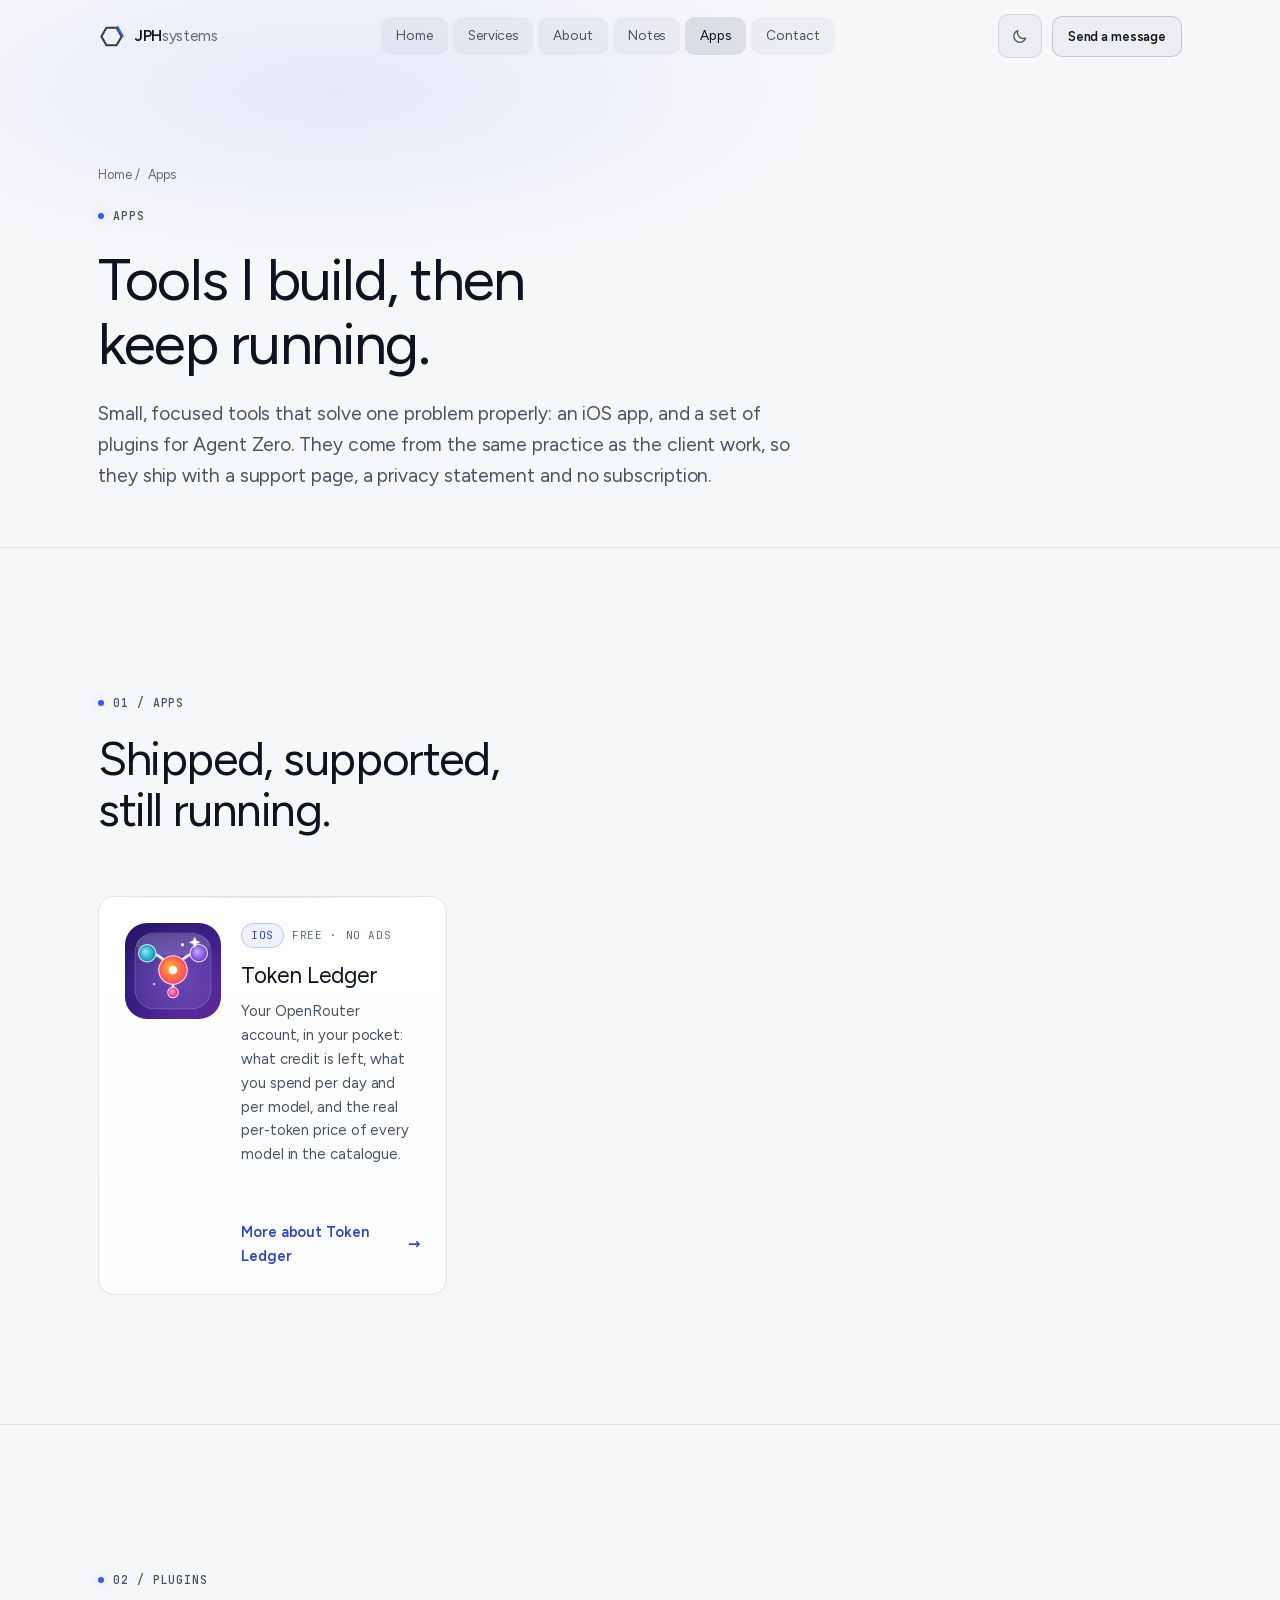
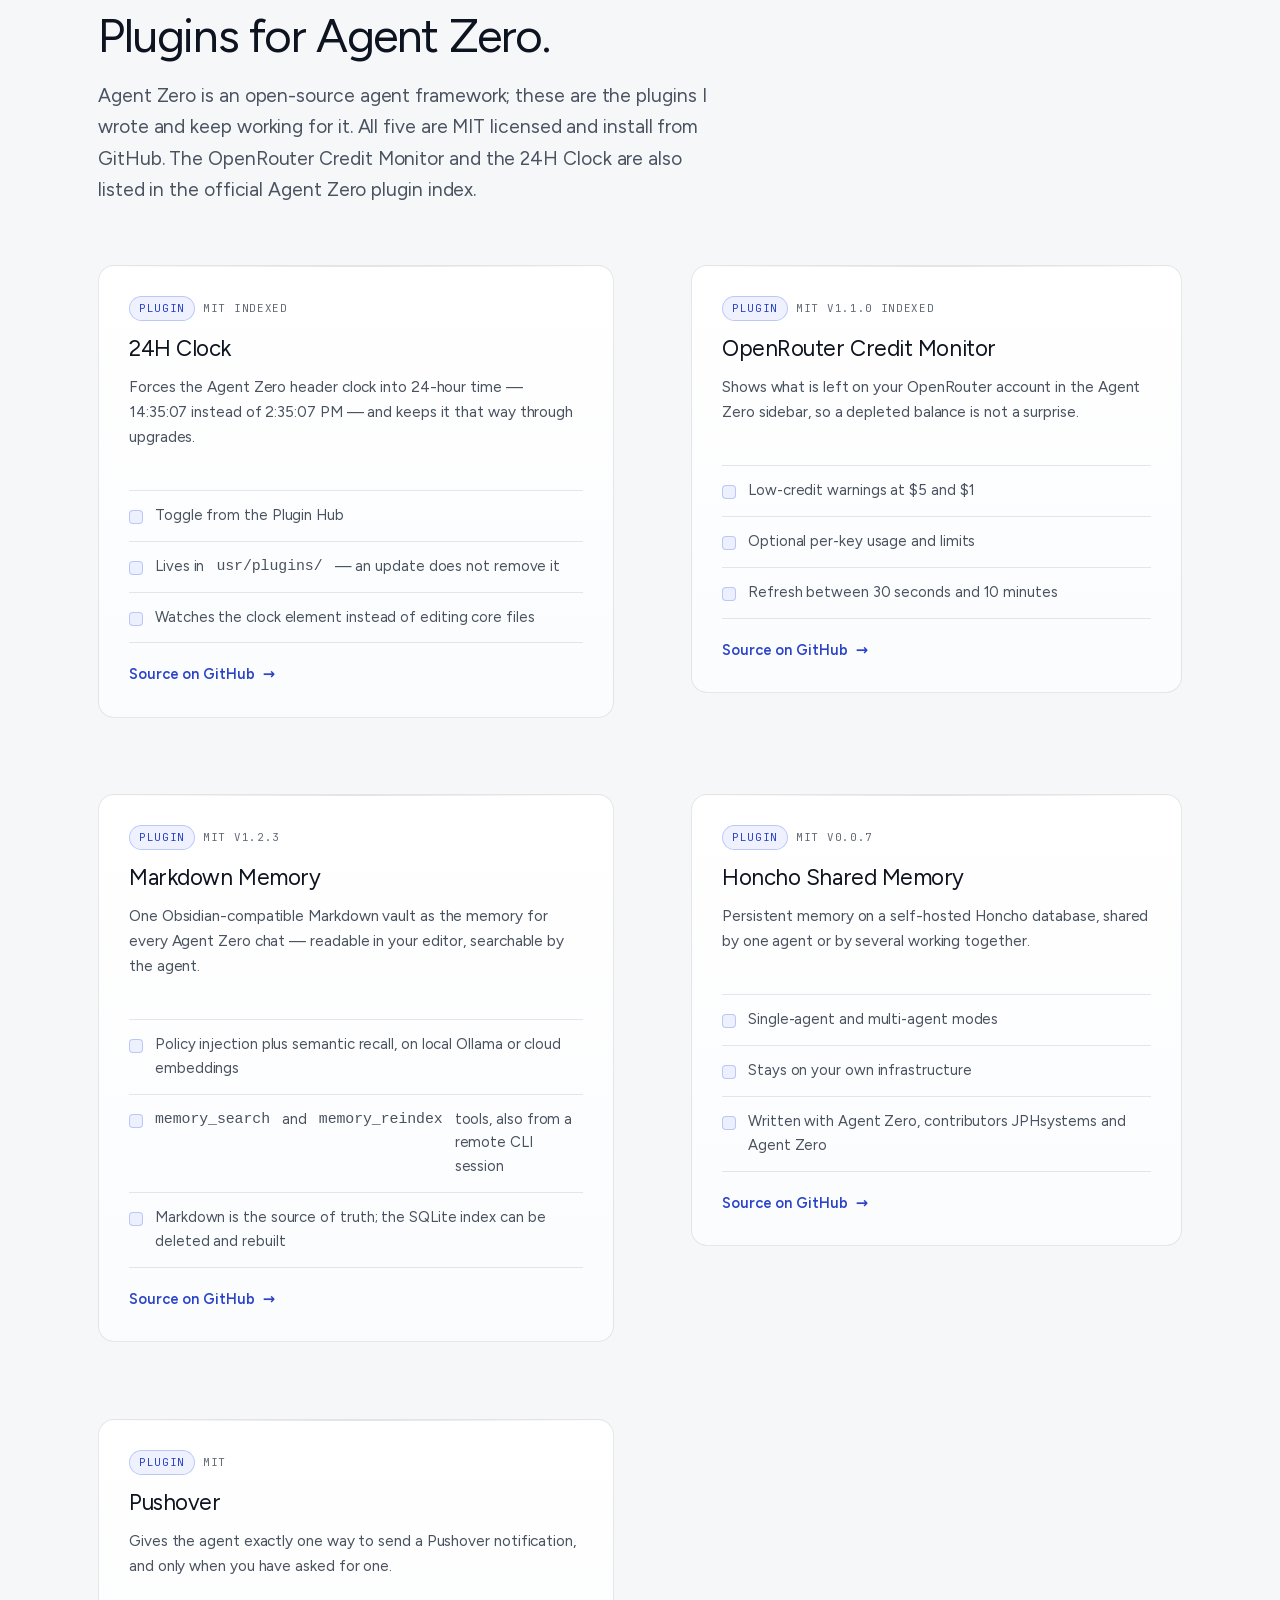
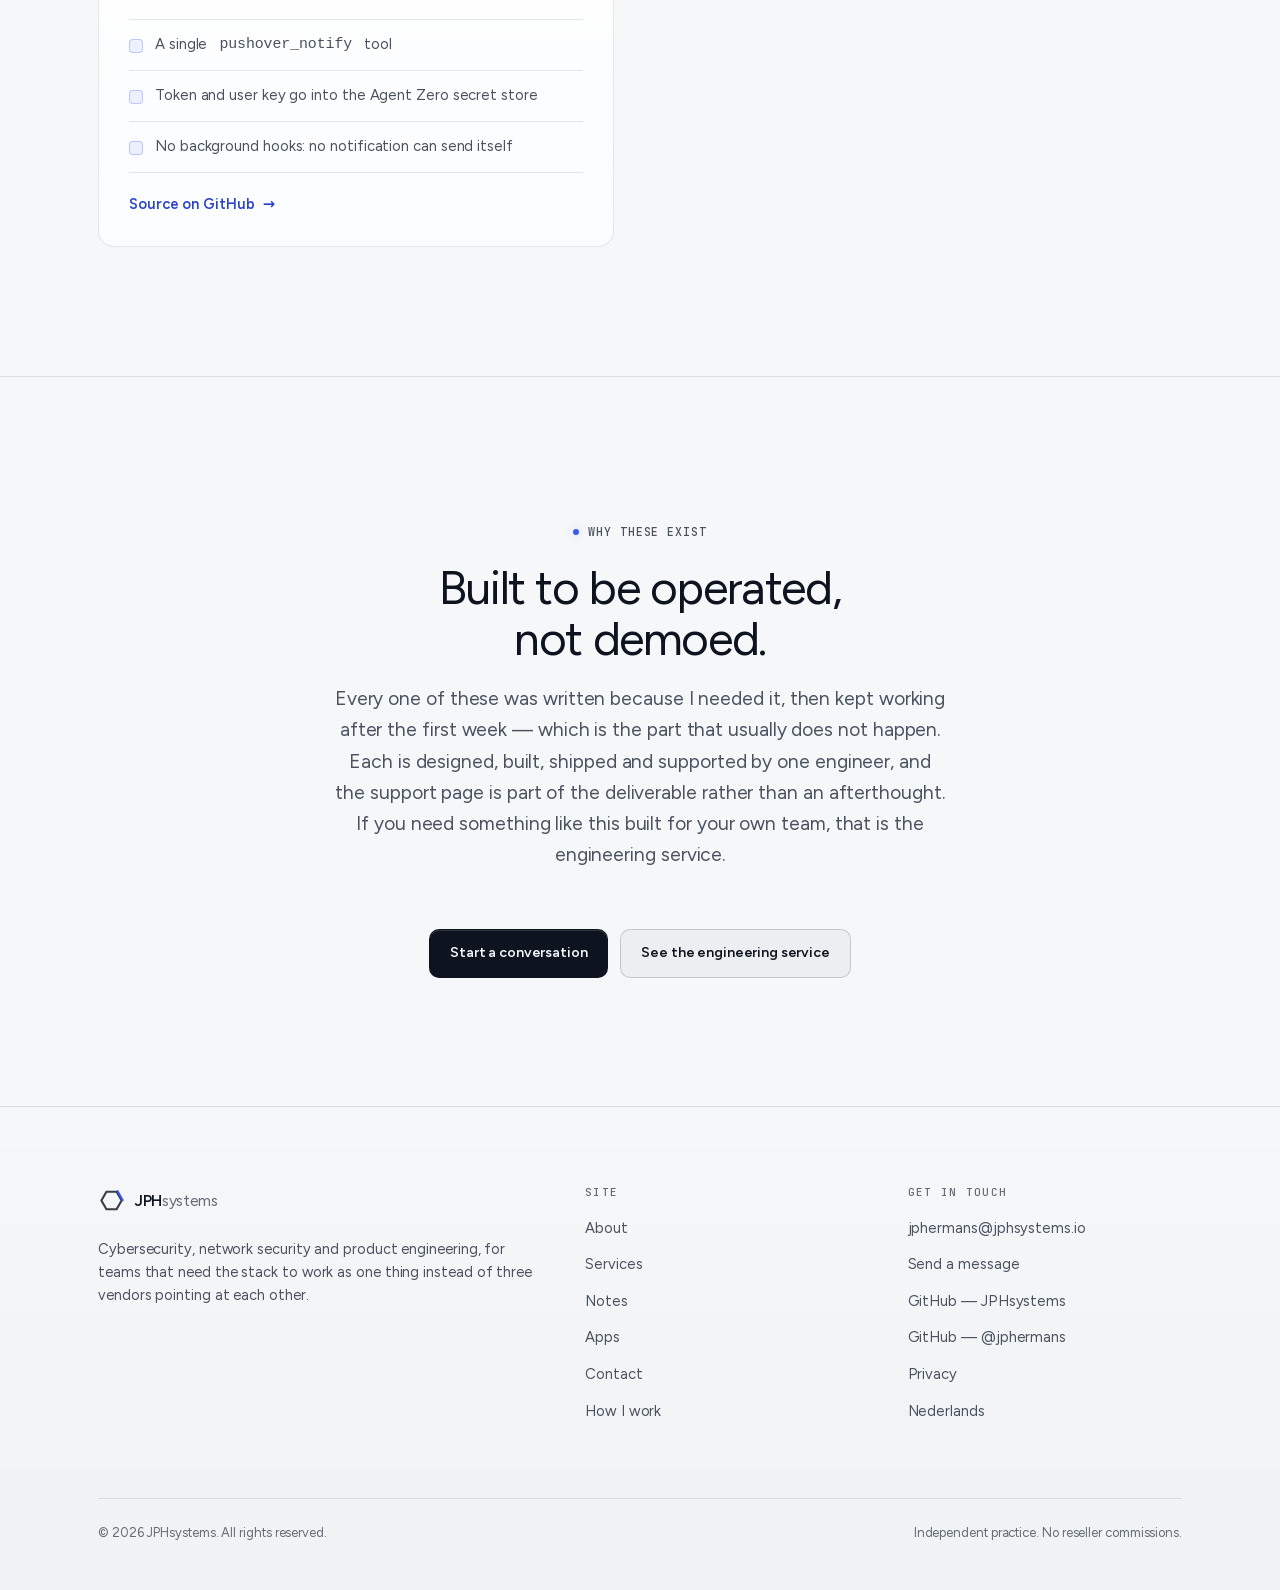
==== commit 1873a2d8: "Plugins: drop the comma glued to the inline path" ====
--- a/apps/index.html
+++ b/apps/index.html
@@ -283,7 +283,7 @@
           <p>Forces the Agent Zero header clock into 24-hour time — 14:35:07 instead of 2:35:07 PM — and keeps it that way through upgrades.</p>
           <ul class="spec-list">
             <li>Toggle from the Plugin Hub</li>
-            <li>Lives in <code>usr/plugins/</code>, so an update does not remove it</li>
+            <li>Lives in <code>usr/plugins/</code> — an update does not remove it</li>
             <li>Watches the clock element instead of editing core files</li>
           </ul>
           <a class="arrow-link" href="https://github.com/jphermans/a0-plugin-clock-24h" rel="noopener" target="_blank">Source on GitHub</a>
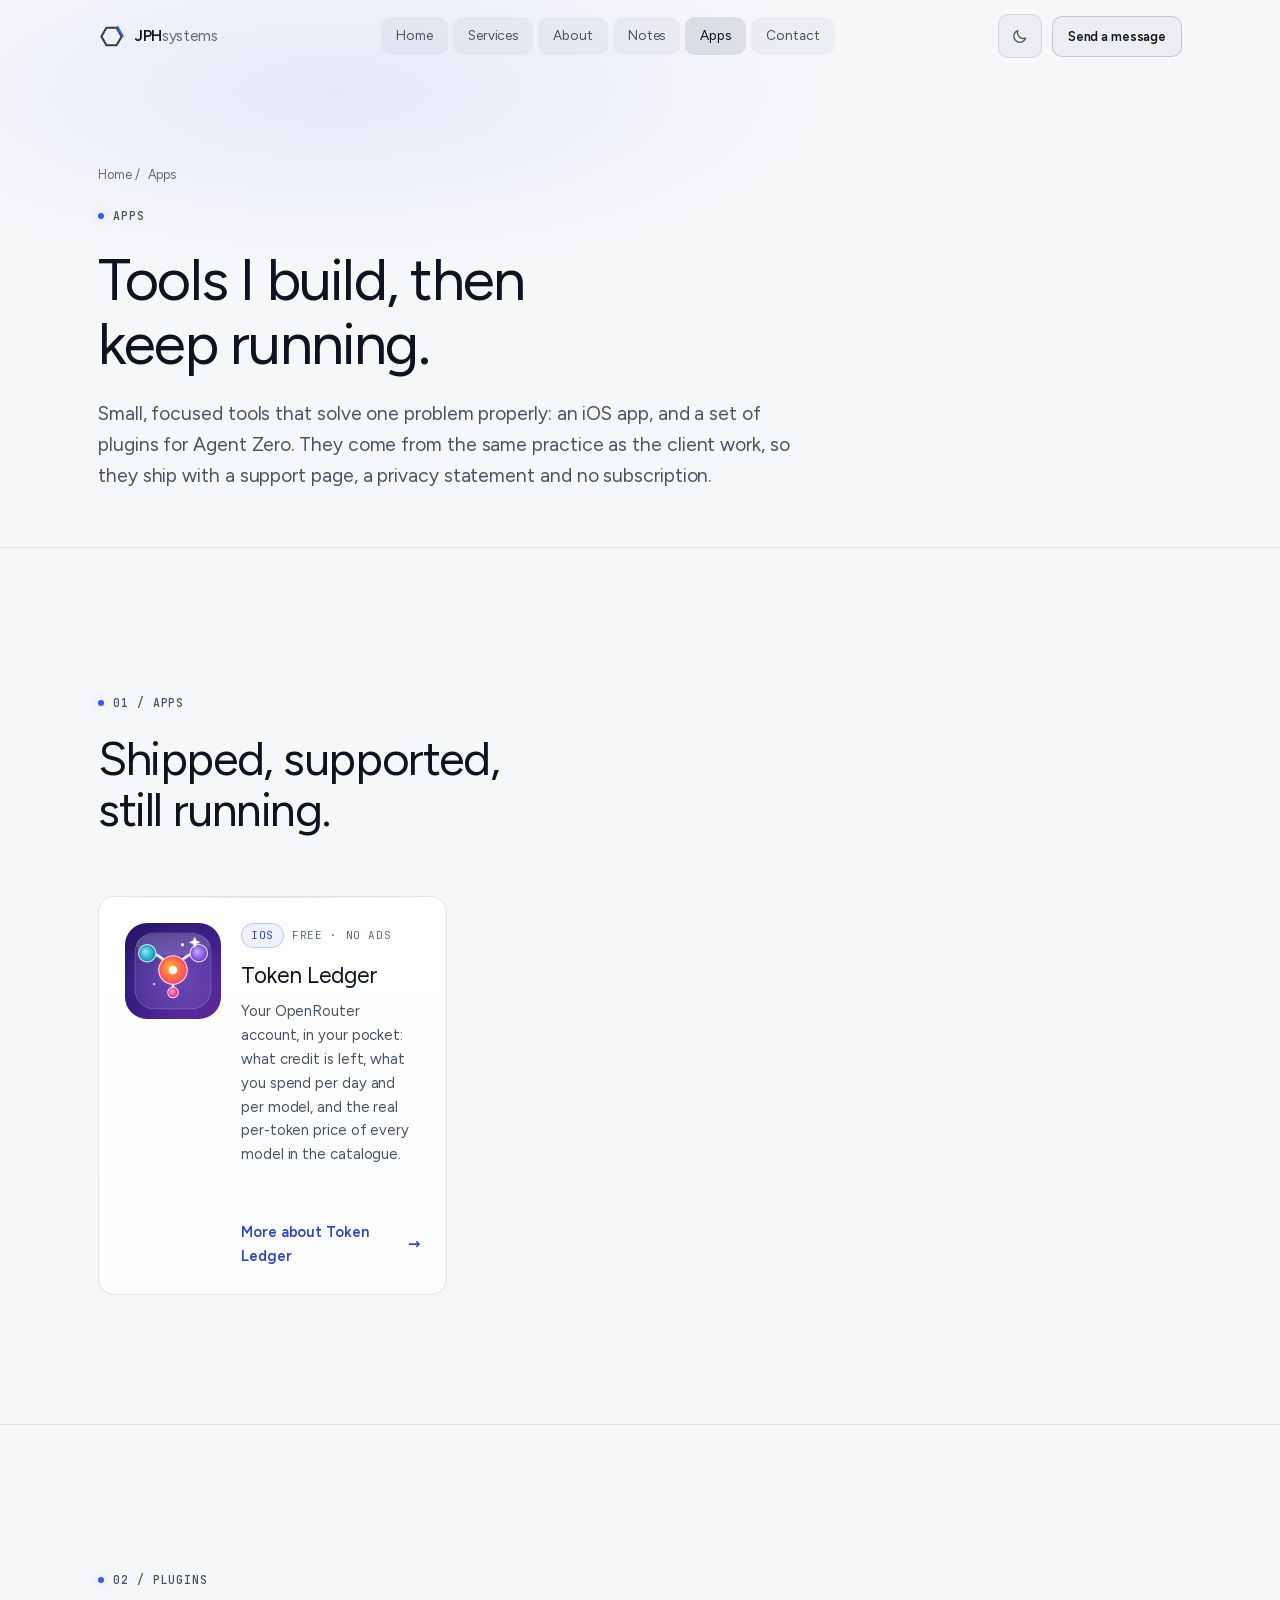
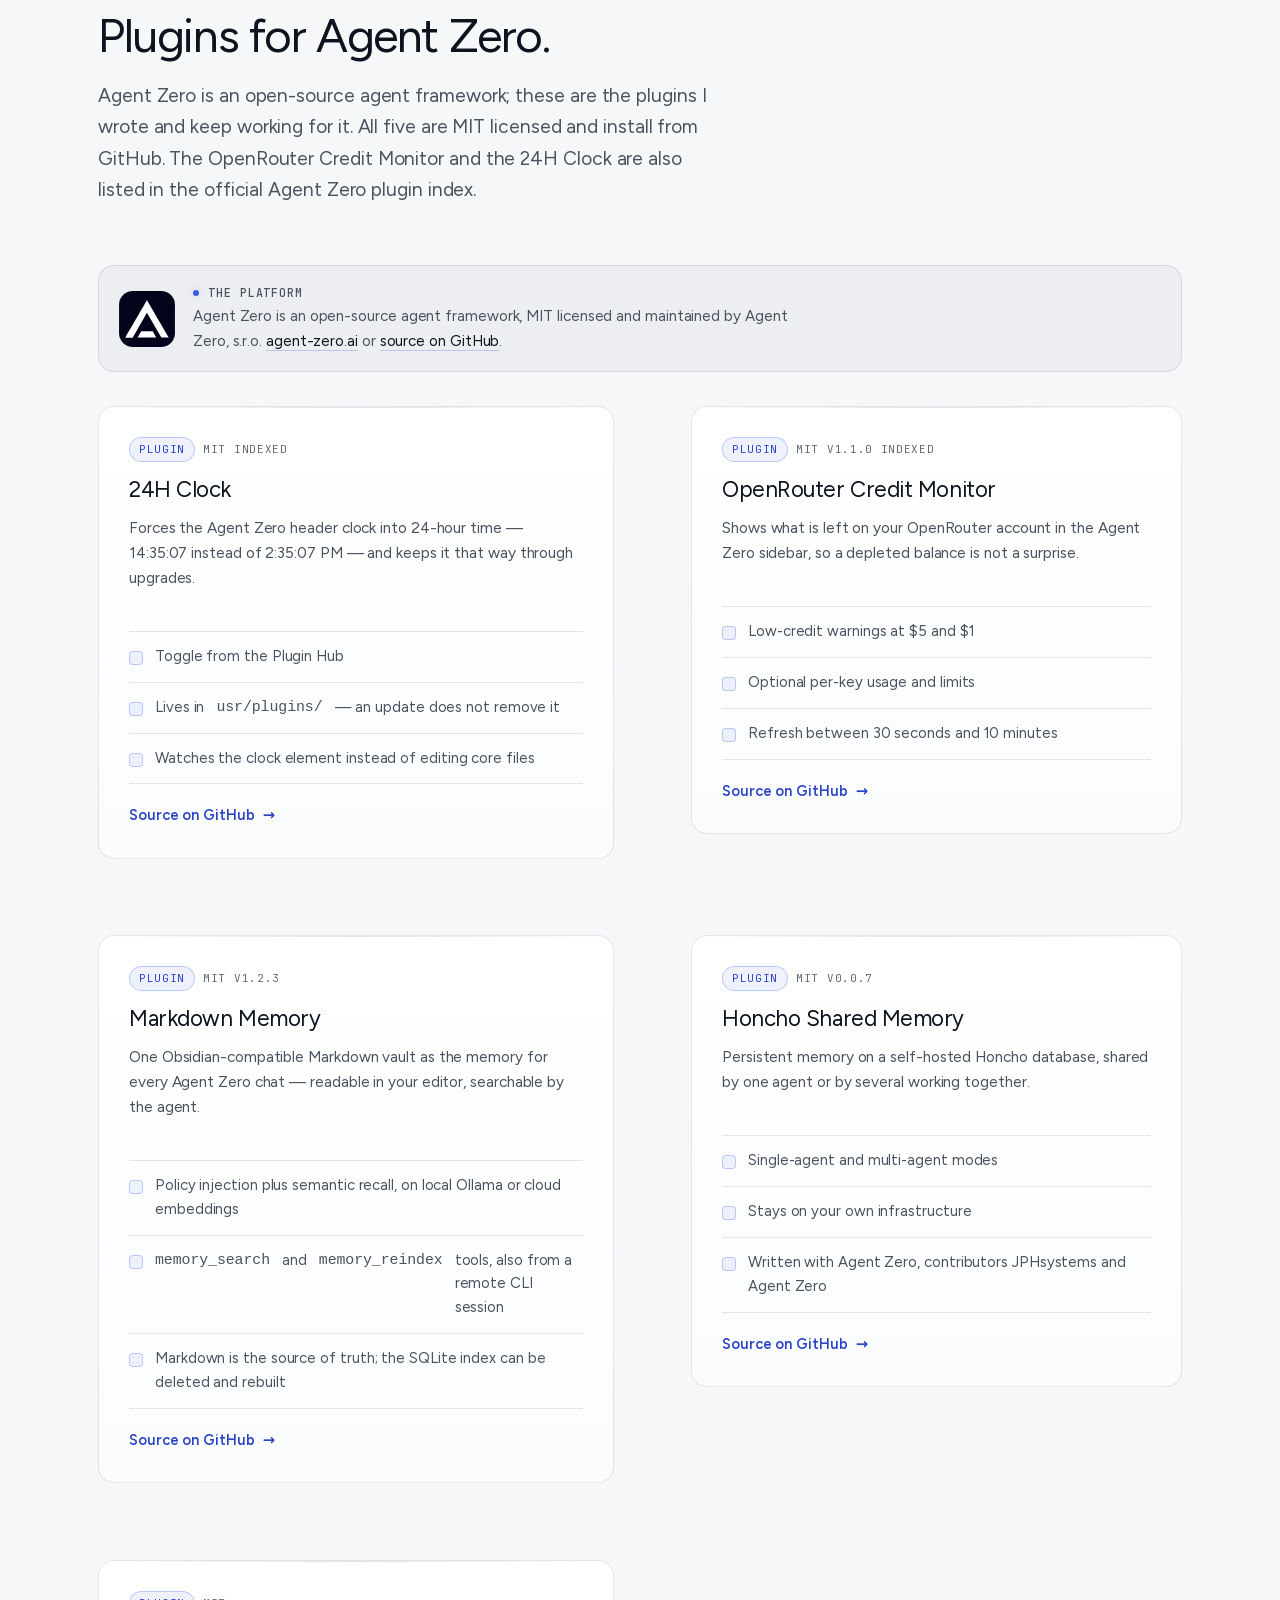
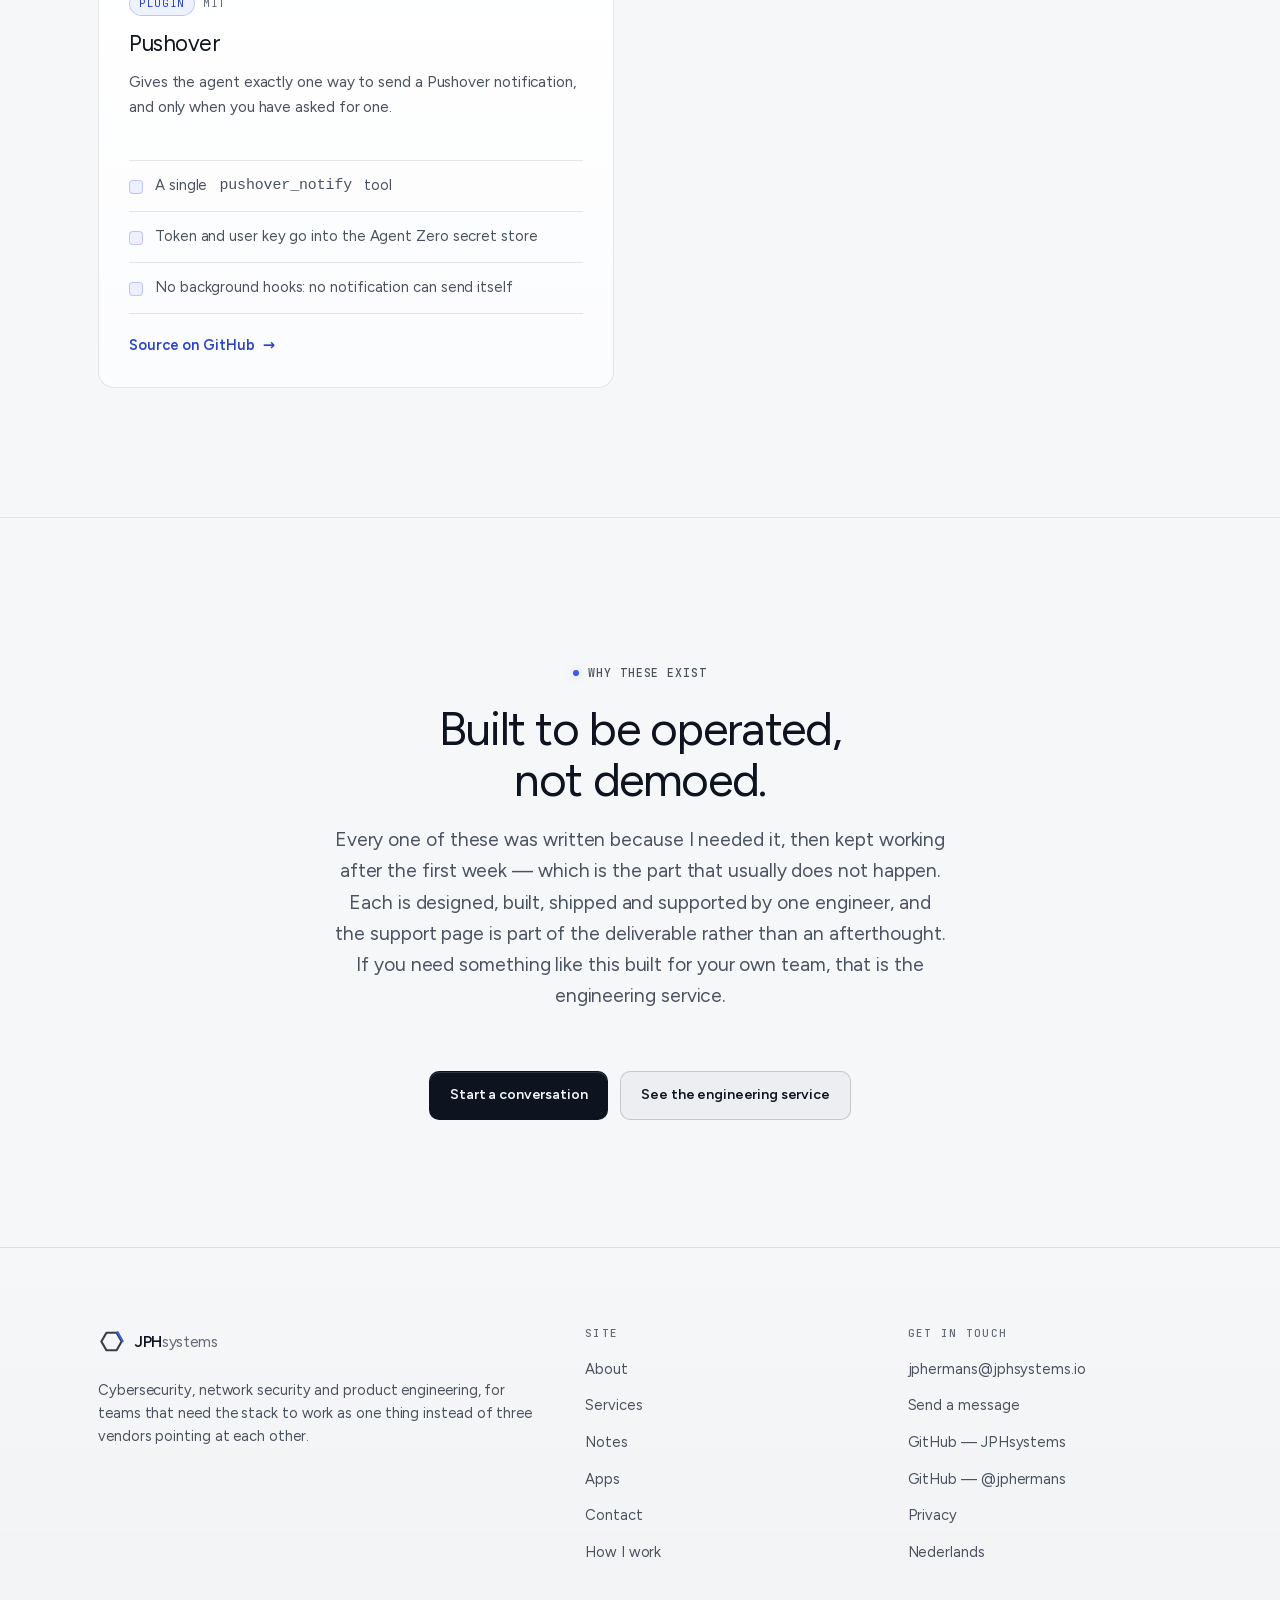
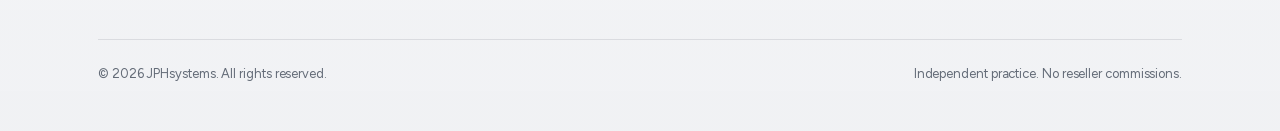
==== commit 831d3a9a: "Credit Agent Zero with its own mark and links to the project and the repository" ====
--- a/apps/index.html
+++ b/apps/index.html
@@ -57,7 +57,7 @@
     if (meta) meta.setAttribute("content", theme === "light" ? "#f6f7f9" : "#11171f");
   })();
 </script>
-<link rel="stylesheet" href="../assets/css/styles.css?v=f02e20e4">
+<link rel="stylesheet" href="../assets/css/styles.css?v=685625ee">
 
 <script type="application/ld+json">
 {
@@ -275,6 +275,19 @@
         </p>
       </div>
 
+      <div class="project-strip" data-reveal>
+        <!-- Mark: MIT licensed, © Agent Zero, s.r.o — github.com/agent0ai/agent-zero -->
+        <img class="project-strip-mark" src="../assets/img/agent-zero.svg" alt="" width="56" height="56" decoding="async">
+        <p class="project-strip-text">
+          <span class="eyebrow">The platform</span>
+          Agent Zero is an open-source agent framework, MIT licensed and maintained by
+          Agent Zero, s.r.o.
+          <a class="text-link" href="https://agent-zero.ai" target="_blank" rel="noopener">agent-zero.ai</a>
+          or
+          <a class="text-link" href="https://github.com/agent0ai/agent-zero" target="_blank" rel="noopener">source on GitHub</a>.
+        </p>
+      </div>
+
       <div class="grid grid--split">
 
         <div class="card" data-reveal>
--- a/assets/css/styles.css
+++ b/assets/css/styles.css
@@ -1914,3 +1914,33 @@
   .card, .aside-card, .alert { border: 1px solid #c9ced6 !important; background: #fff !important; box-shadow: none !important; }
   .js [data-reveal] { opacity: 1 !important; transform: none !important; }
 }
+
+/* Agent Zero credit strip on the apps hub: the platform the plugins run on */
+.project-strip {
+  display: flex;
+  align-items: center;
+  gap: 18px;
+  padding: 18px 20px;
+  margin-bottom: clamp(24px, 3vw, 34px);
+  border: 1px solid var(--line);
+  border-radius: var(--r-lg);
+  background: var(--tint);
+}
+.project-strip-mark {
+  flex: none;
+  width: 56px;
+  height: 56px;
+  border-radius: 14px;
+}
+.project-strip-text {
+  margin: 0;
+  max-width: 62ch;
+  font-size: 0.95rem;
+  line-height: 1.6;
+  color: var(--text-dim);
+}
+.project-strip-text .eyebrow { display: block; margin-bottom: 2px; }
+@media (max-width: 560px) {
+  .project-strip { gap: 14px; padding: 16px; align-items: flex-start; }
+  .project-strip-mark { width: 44px; height: 44px; border-radius: 11px; }
+}
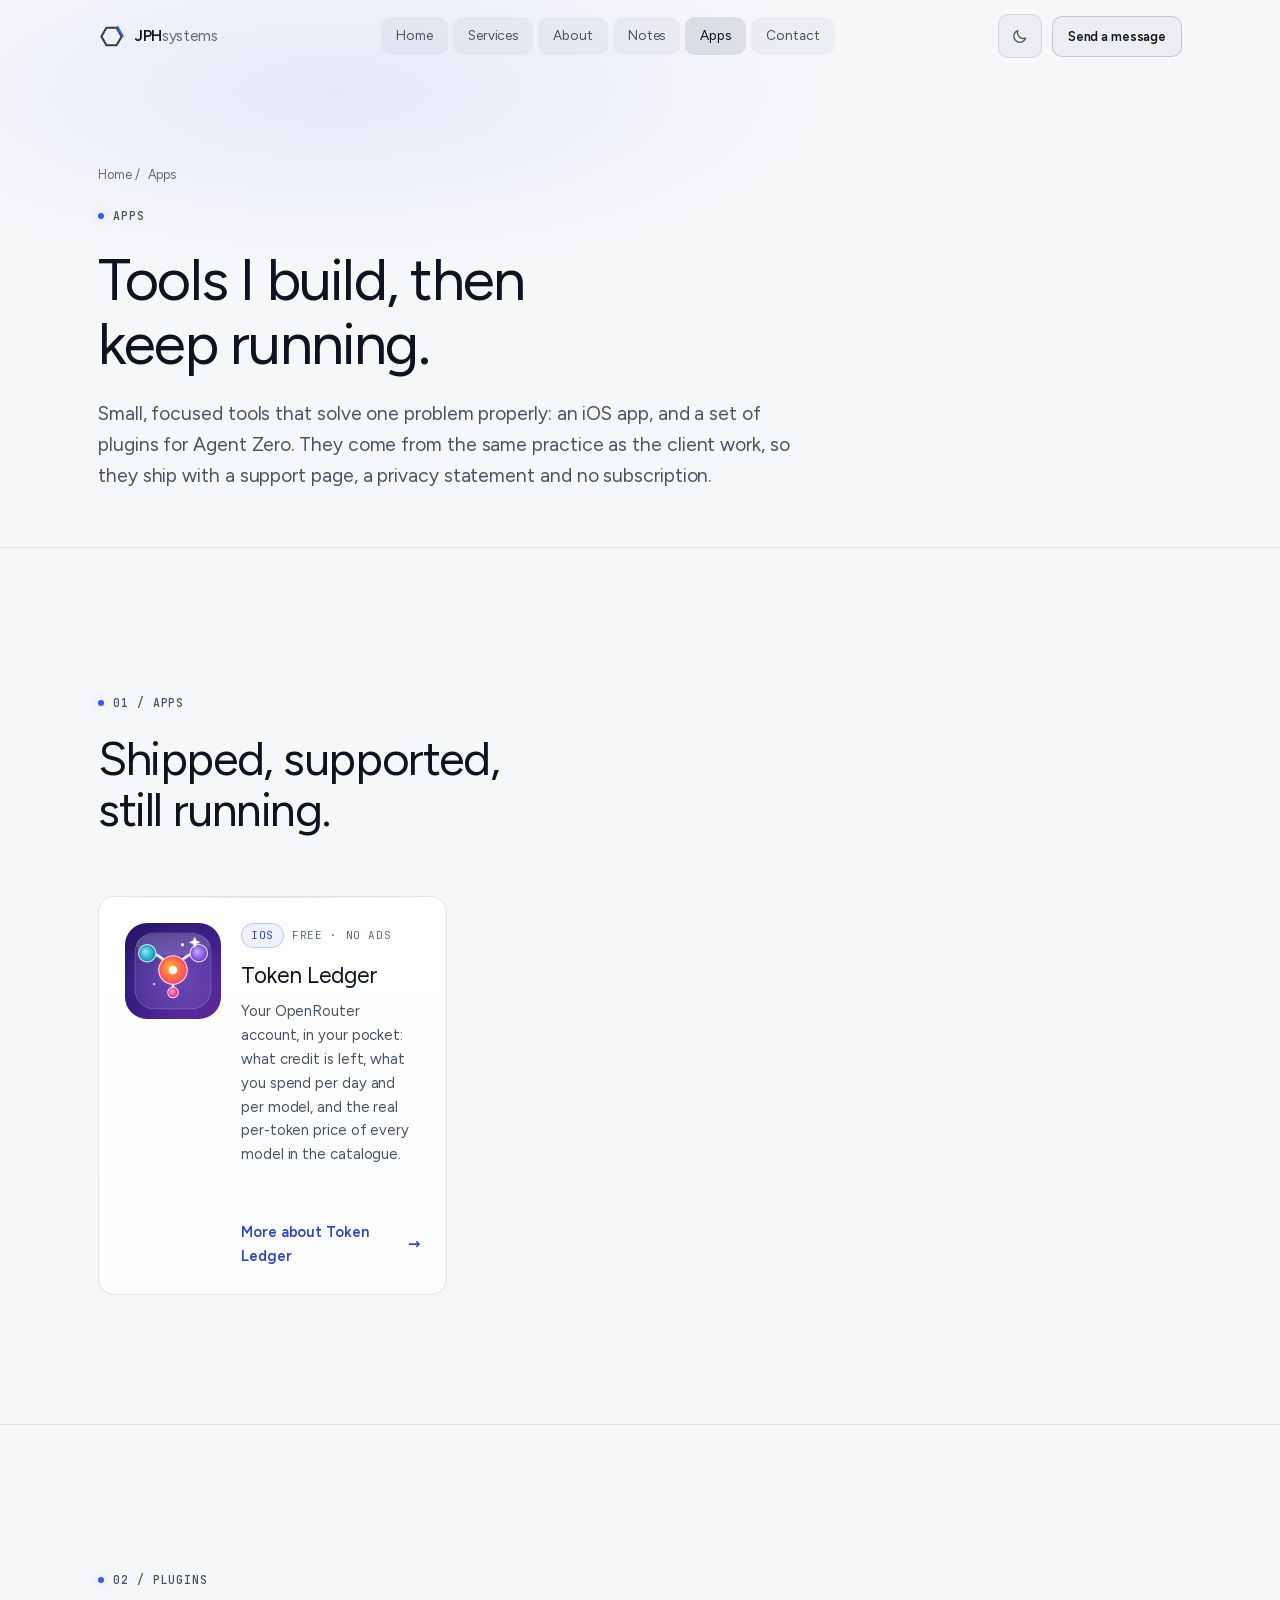
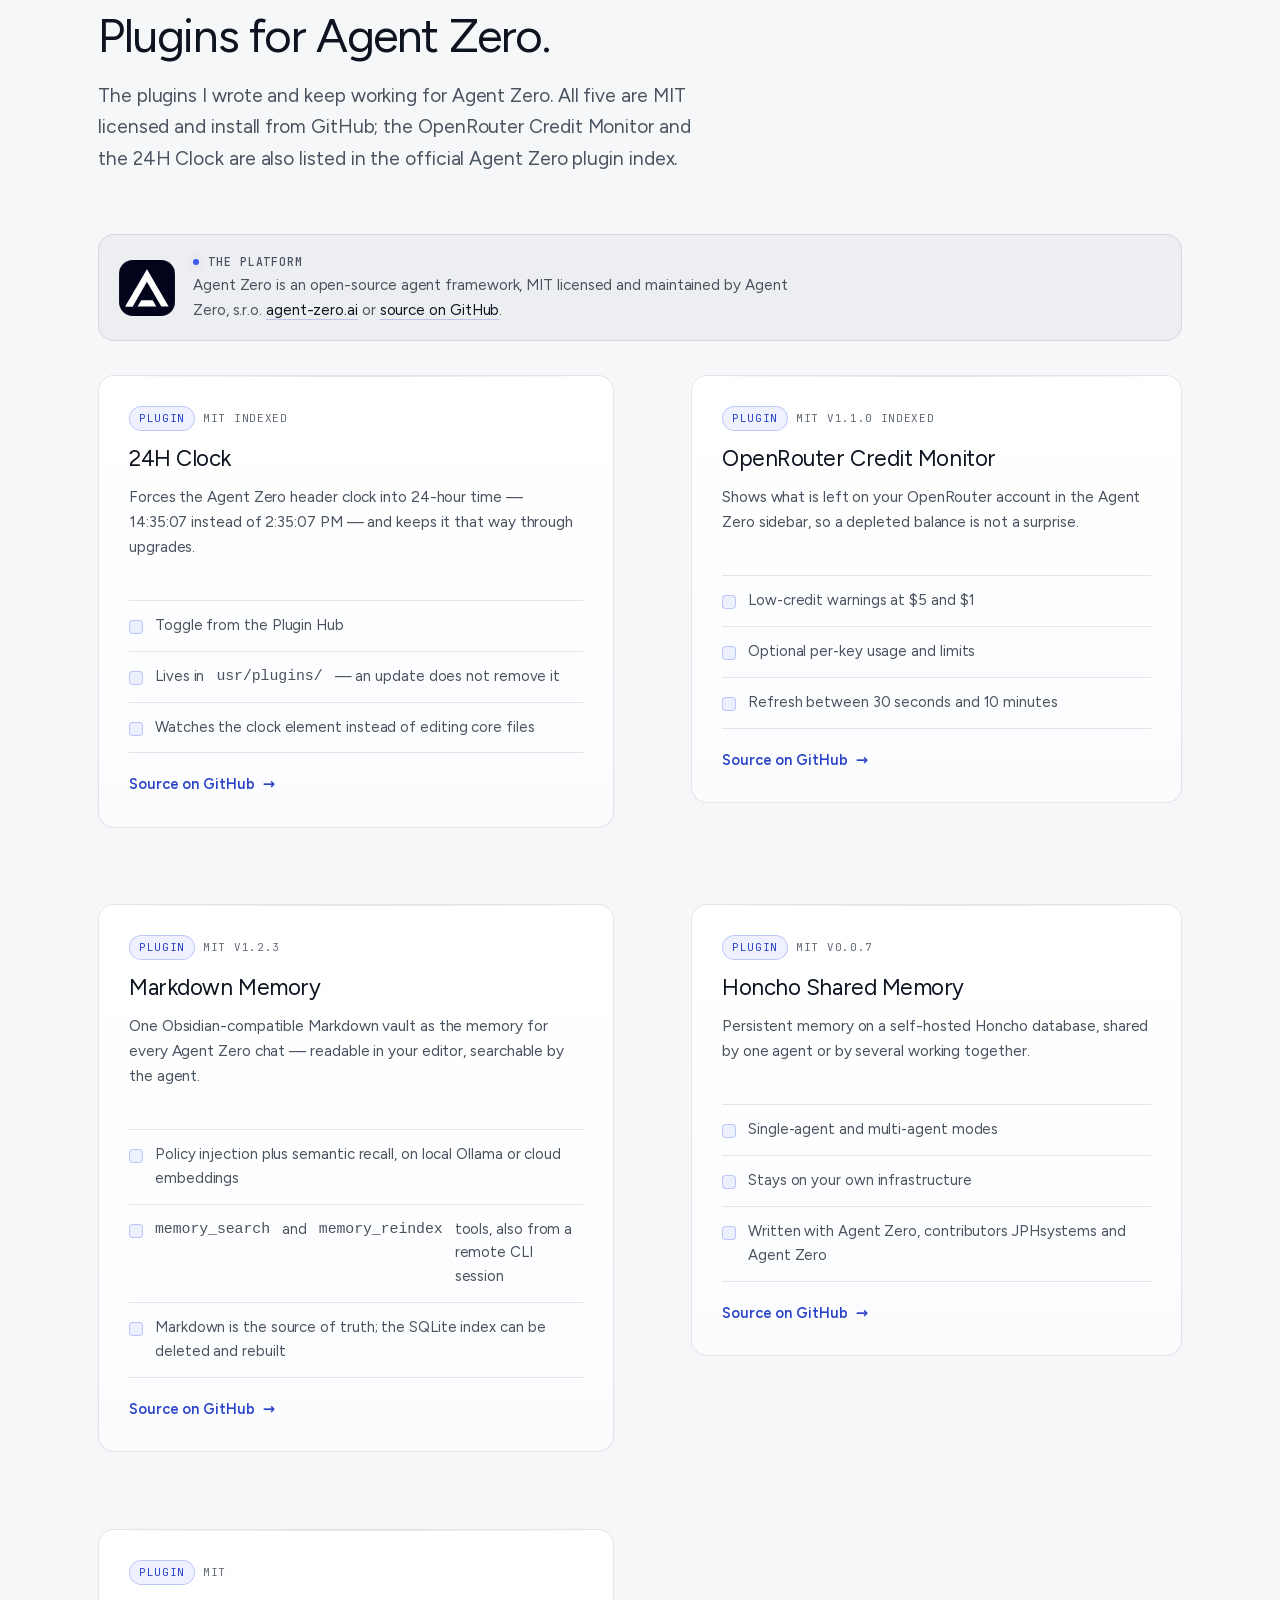
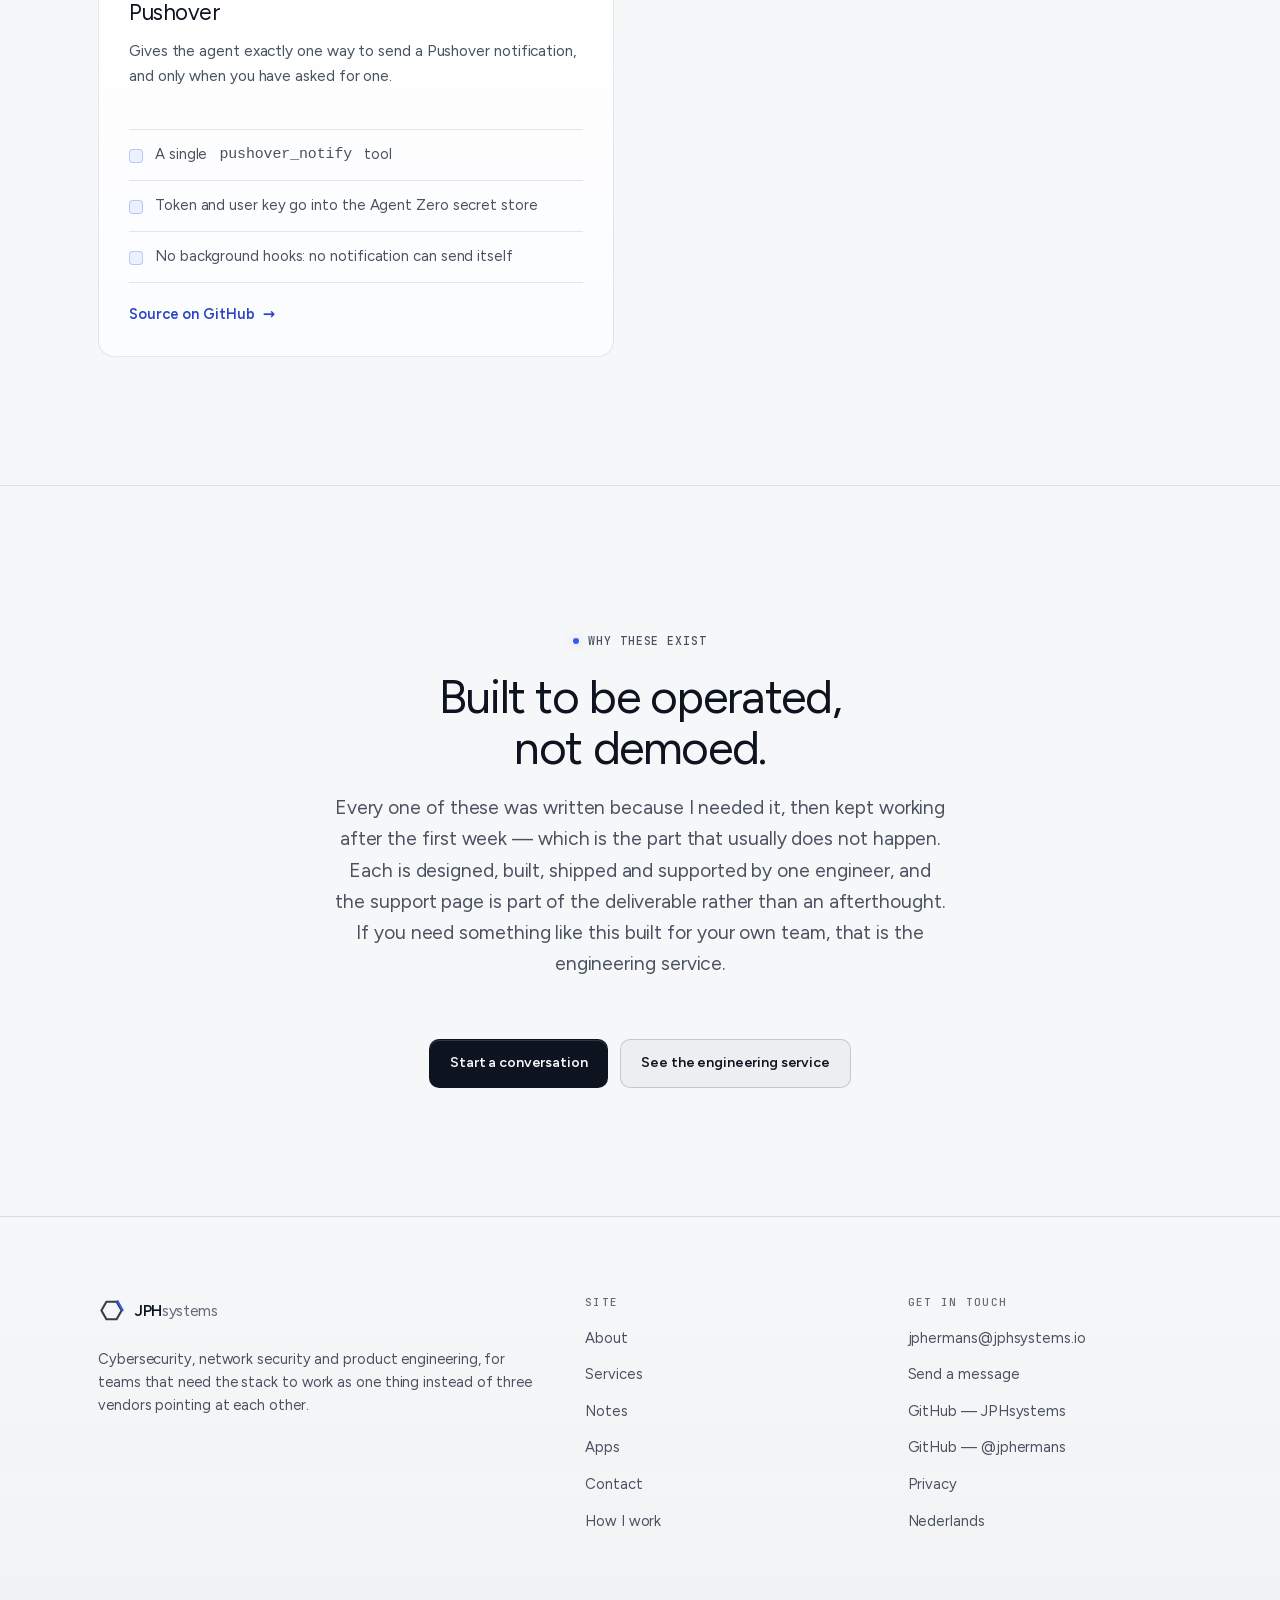
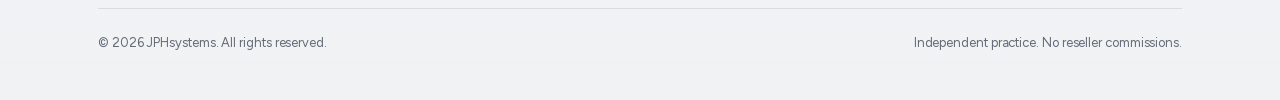
==== commit 251a4be8: "Plugins intro: let the credit strip define the platform instead of repeating it" ====
--- a/apps/index.html
+++ b/apps/index.html
@@ -268,10 +268,9 @@
         <p class="eyebrow">02 / Plugins</p>
         <h2>Plugins for Agent Zero.</h2>
         <p class="lede">
-          Agent Zero is an open-source agent framework; these are the plugins I wrote and
-          keep working for it. All five are MIT licensed and install from GitHub. The
-          OpenRouter Credit Monitor and the 24H Clock are also listed in the official
-          Agent Zero plugin index.
+          The plugins I wrote and keep working for Agent Zero. All five are MIT licensed
+          and install from GitHub; the OpenRouter Credit Monitor and the 24H Clock are also
+          listed in the official Agent Zero plugin index.
         </p>
       </div>
 
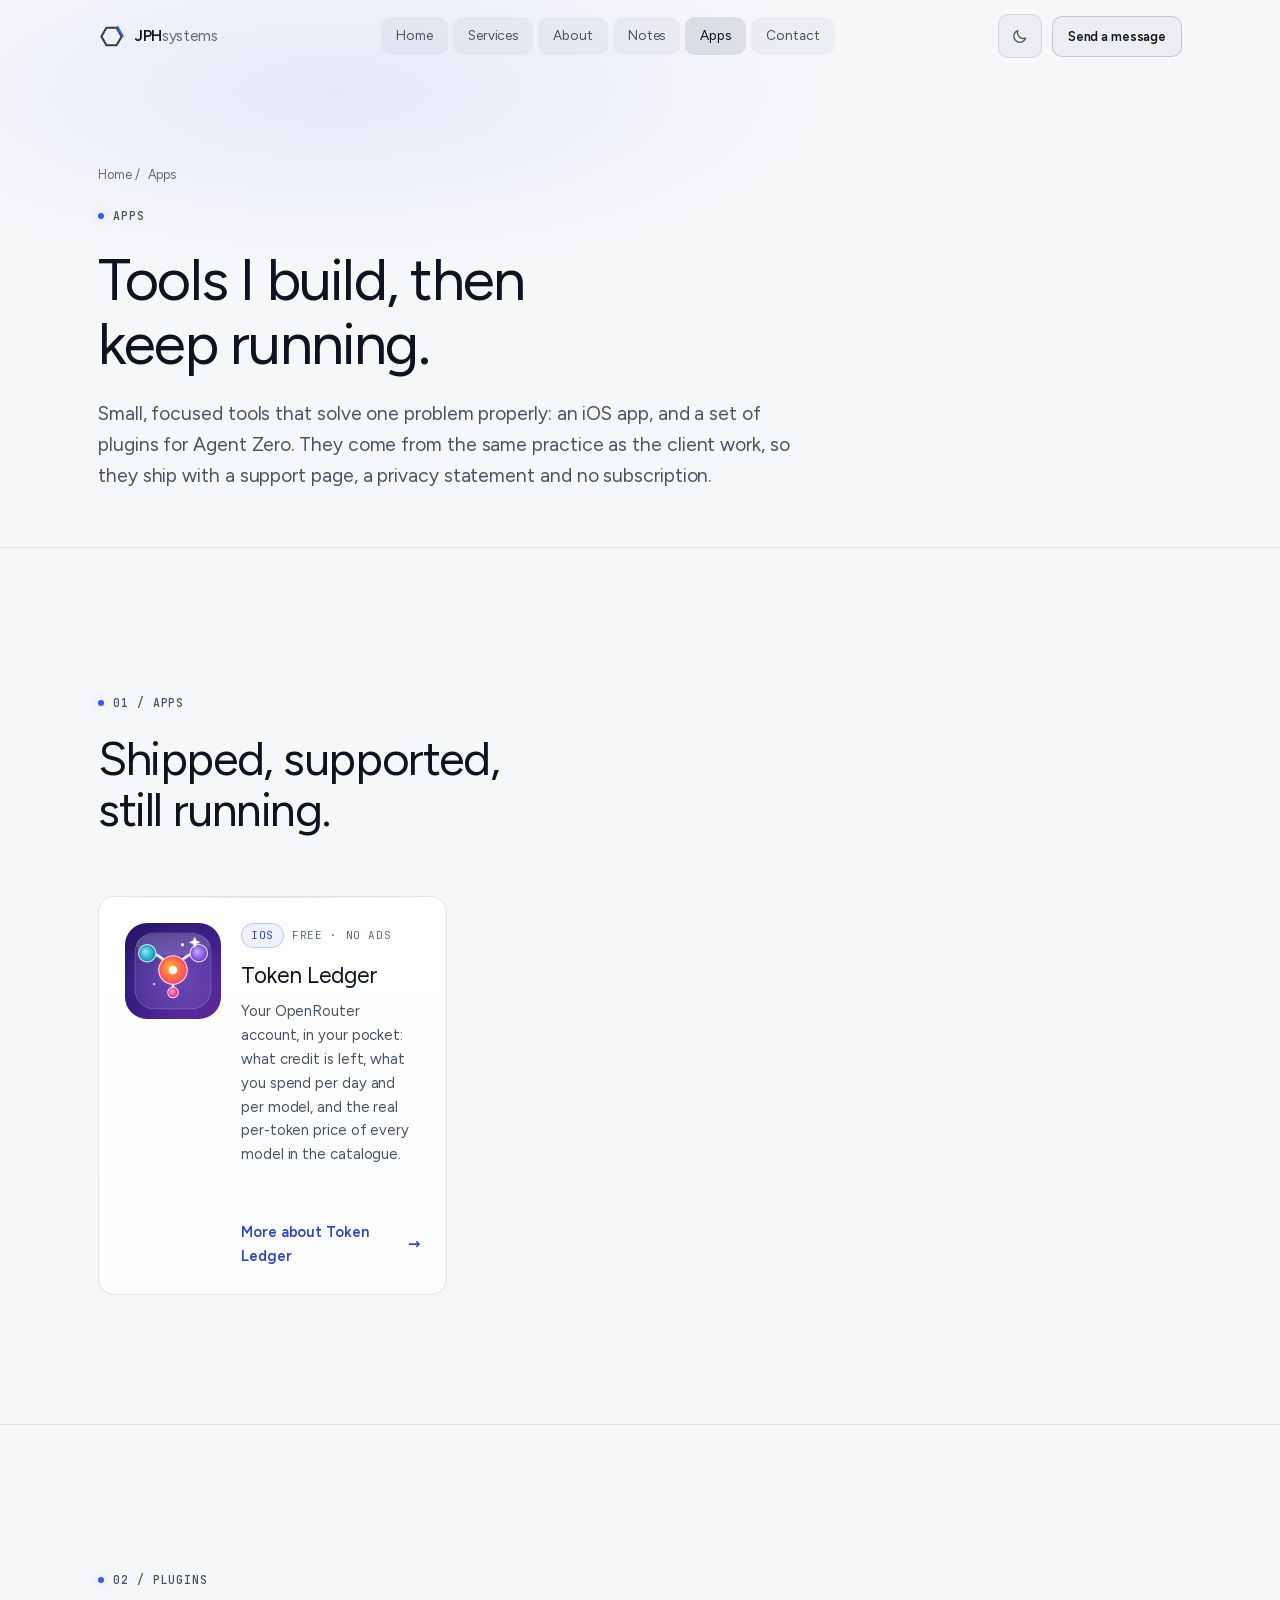
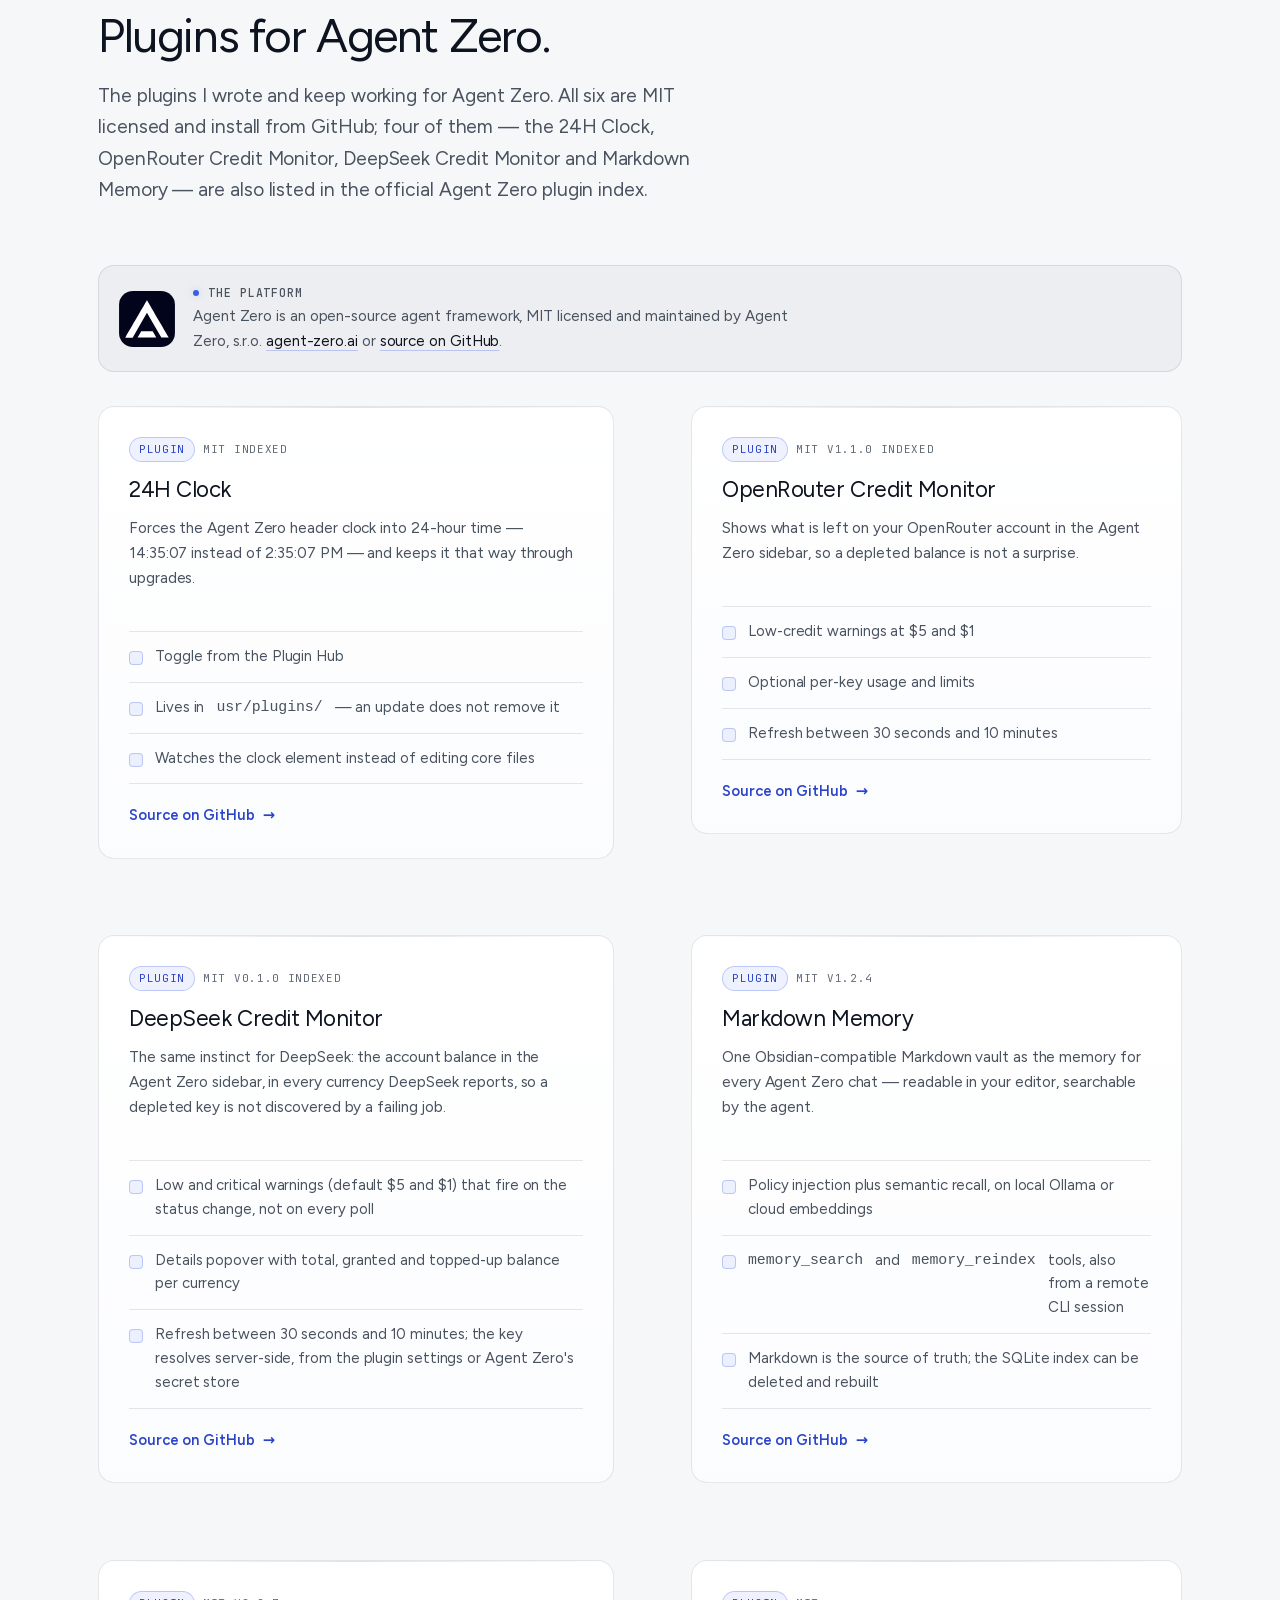
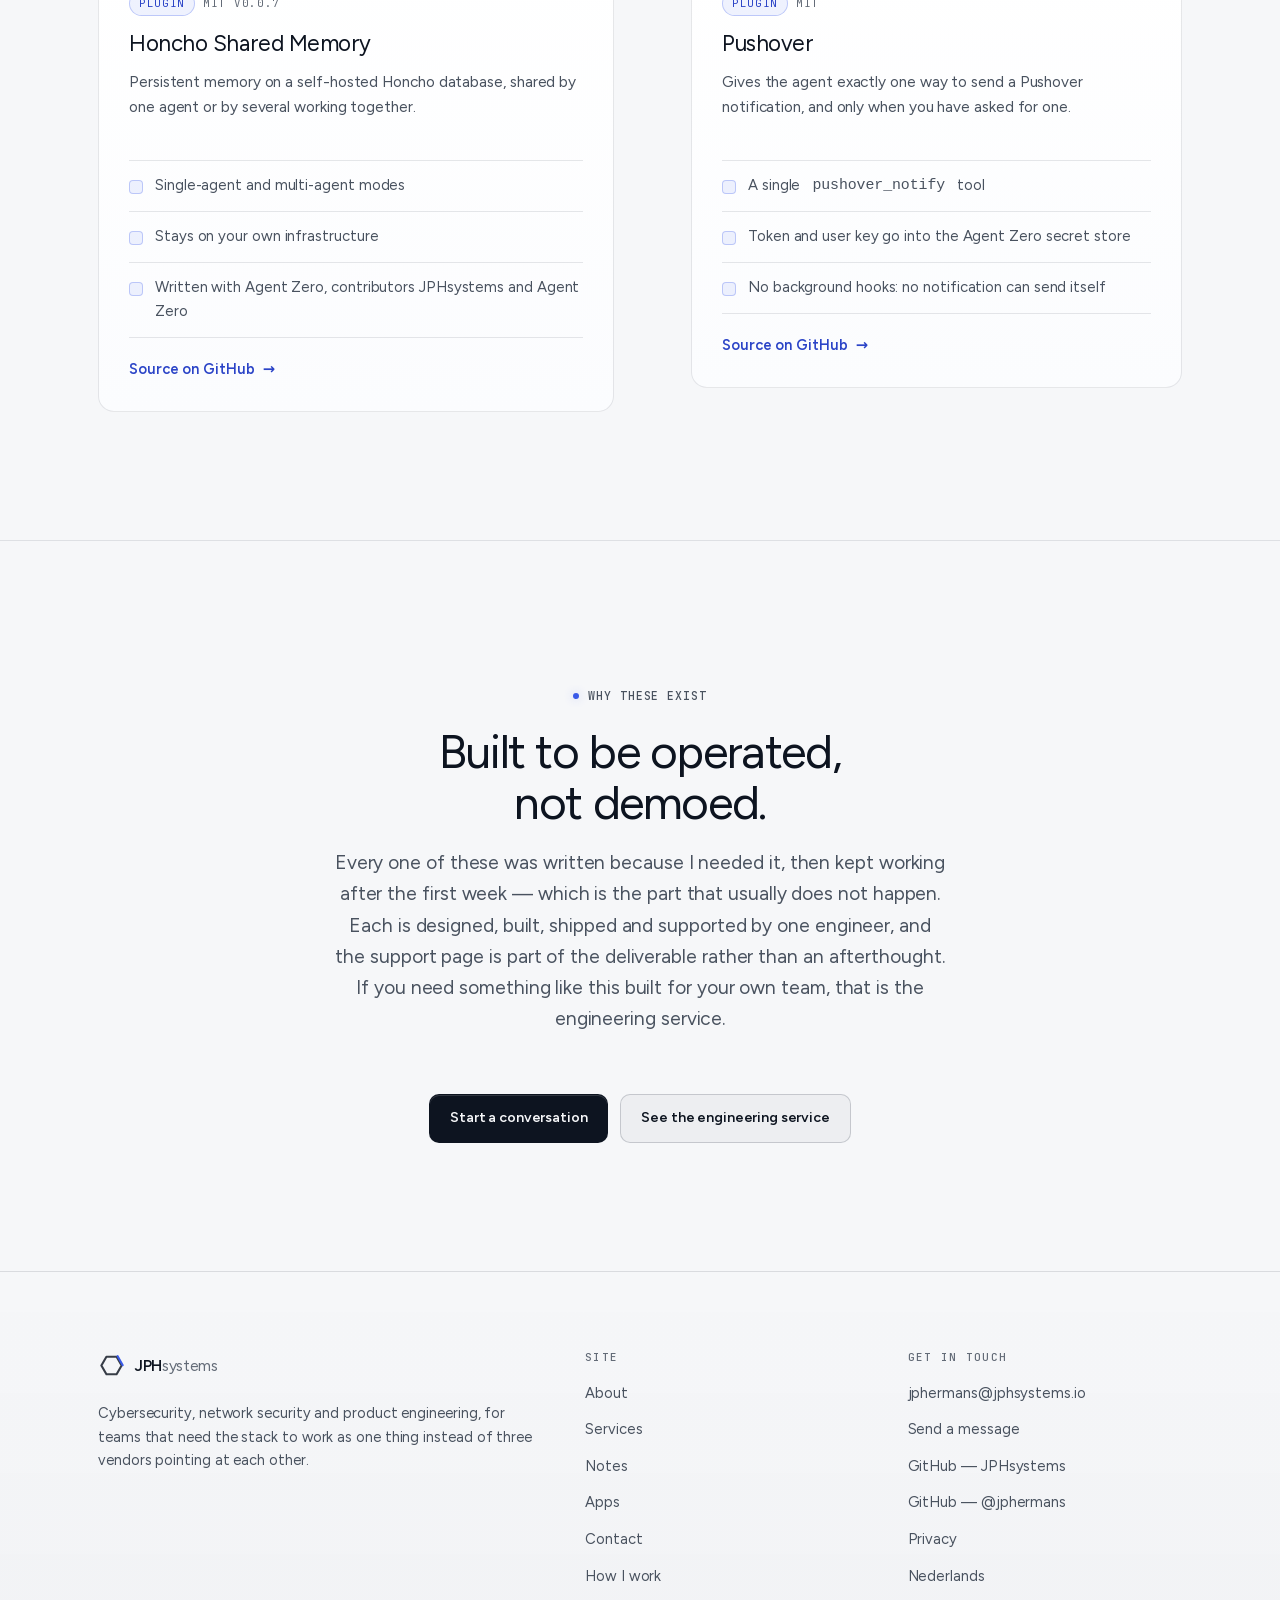
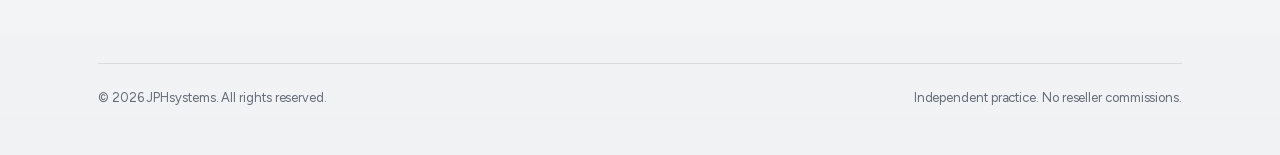
==== commit 042665f1: "Apps: list the DeepSeek Credit Monitor and count six plugins" ====
--- a/apps/index.html
+++ b/apps/index.html
@@ -5,7 +5,7 @@
 <meta name="viewport" content="width=device-width, initial-scale=1">
 
 <title>Apps — JPHsystems</title>
-<meta name="description" content="Apps and Agent Zero plugins built by JPHsystems: Token Ledger for OpenRouter usage, plus five MIT-licensed plugins for Agent Zero.">
+<meta name="description" content="Apps and Agent Zero plugins built by JPHsystems: Token Ledger for OpenRouter usage, plus six MIT-licensed plugins for Agent Zero.">
 <link rel="canonical" href="https://www.jphsystems.io/apps/">
 <link rel="alternate" type="application/rss+xml" title="JPHsystems — field notes" href="../notes/feed.xml">
 <meta name="robots" content="index, follow, max-image-preview:large">
@@ -18,7 +18,7 @@
 <meta property="og:type" content="website">
 <meta property="og:site_name" content="JPHsystems">
 <meta property="og:title" content="Apps — JPHsystems">
-<meta property="og:description" content="An iOS app and five MIT-licensed plugins for Agent Zero, built and supported by one engineer.">
+<meta property="og:description" content="An iOS app and six MIT-licensed plugins for Agent Zero, built and supported by one engineer.">
 <meta property="og:url" content="https://www.jphsystems.io/apps/">
 <meta property="og:image" content="https://www.jphsystems.io/assets/img/og-default.png">
 <meta property="og:image:width" content="1200">
@@ -29,7 +29,7 @@
 <!-- Twitter -->
 <meta name="twitter:card" content="summary_large_image">
 <meta name="twitter:title" content="Apps — JPHsystems">
-<meta name="twitter:description" content="An iOS app and five MIT-licensed plugins for Agent Zero.">
+<meta name="twitter:description" content="An iOS app and six MIT-licensed plugins for Agent Zero.">
 <meta name="twitter:image" content="https://www.jphsystems.io/assets/img/og-default.png">
 
 <!-- Icons -->
@@ -65,7 +65,7 @@
   "@type": "CollectionPage",
   "url": "https://www.jphsystems.io/apps/",
   "name": "Apps — JPHsystems",
-  "description": "An iOS app and five MIT-licensed plugins for Agent Zero, built by JPHsystems.",
+  "description": "An iOS app and six MIT-licensed plugins for Agent Zero, built by JPHsystems.",
   "isPartOf": {
     "@type": "WebSite",
     "name": "JPHsystems",
@@ -106,6 +106,20 @@
       "operatingSystem": "Agent Zero",
       "url": "https://github.com/jphermans/openrouter-credit-monitor",
       "codeRepository": "https://github.com/jphermans/openrouter-credit-monitor",
+      "offers": {
+        "@type": "Offer",
+        "price": "0",
+        "priceCurrency": "USD"
+      }
+    },
+    {
+      "@type": "SoftwareApplication",
+      "name": "DeepSeek Credit Monitor",
+      "description": "DeepSeek API balance with currency-aware low and critical warnings in the Agent Zero WebUI.",
+      "applicationCategory": "DeveloperApplication",
+      "operatingSystem": "Agent Zero",
+      "url": "https://github.com/jphermans/deepseek-credit-monitor",
+      "codeRepository": "https://github.com/jphermans/deepseek-credit-monitor",
       "offers": {
         "@type": "Offer",
         "price": "0",
@@ -268,9 +282,10 @@
         <p class="eyebrow">02 / Plugins</p>
         <h2>Plugins for Agent Zero.</h2>
         <p class="lede">
-          The plugins I wrote and keep working for Agent Zero. All five are MIT licensed
-          and install from GitHub; the OpenRouter Credit Monitor and the 24H Clock are also
-          listed in the official Agent Zero plugin index.
+          The plugins I wrote and keep working for Agent Zero. All six are MIT licensed
+          and install from GitHub; four of them — the 24H Clock, OpenRouter Credit Monitor,
+          DeepSeek Credit Monitor and Markdown Memory — are also listed in the official
+          Agent Zero plugin index.
         </p>
       </div>
 
@@ -314,7 +329,19 @@
         </div>
 
         <div class="card" data-reveal>
-          <div class="post-meta"><span class="tag">Plugin</span><span>MIT</span><span>v1.2.3</span></div>
+          <div class="post-meta"><span class="tag">Plugin</span><span>MIT</span><span>v0.1.0</span><span>indexed</span></div>
+          <h3>DeepSeek Credit Monitor</h3>
+          <p>The same instinct for DeepSeek: the account balance in the Agent Zero sidebar, in every currency DeepSeek reports, so a depleted key is not discovered by a failing job.</p>
+          <ul class="spec-list">
+            <li>Low and critical warnings (default $5 and $1) that fire on the status change, not on every poll</li>
+            <li>Details popover with total, granted and topped-up balance per currency</li>
+            <li>Refresh between 30 seconds and 10 minutes; the key resolves server-side, from the plugin settings or Agent Zero's secret store</li>
+          </ul>
+          <a class="arrow-link" href="https://github.com/jphermans/deepseek-credit-monitor" rel="noopener" target="_blank">Source on GitHub</a>
+        </div>
+
+        <div class="card" data-delay="1" data-reveal>
+          <div class="post-meta"><span class="tag">Plugin</span><span>MIT</span><span>v1.2.4</span></div>
           <h3>Markdown Memory</h3>
           <p>One Obsidian-compatible Markdown vault as the memory for every Agent Zero chat — readable in your editor, searchable by the agent.</p>
           <ul class="spec-list">
@@ -325,7 +352,7 @@
           <a class="arrow-link" href="https://github.com/jphermans/markdown-memory" rel="noopener" target="_blank">Source on GitHub</a>
         </div>
 
-        <div class="card" data-delay="1" data-reveal>
+        <div class="card" data-reveal>
           <div class="post-meta"><span class="tag">Plugin</span><span>MIT</span><span>v0.0.7</span></div>
           <h3>Honcho Shared Memory</h3>
           <p>Persistent memory on a self-hosted Honcho database, shared by one agent or by several working together.</p>
@@ -337,7 +364,7 @@
           <a class="arrow-link" href="https://github.com/jphermans/agent-zero-honcho-memory" rel="noopener" target="_blank">Source on GitHub</a>
         </div>
 
-        <div class="card" data-reveal>
+        <div class="card" data-delay="1" data-reveal>
           <div class="post-meta"><span class="tag">Plugin</span><span>MIT</span></div>
           <h3>Pushover</h3>
           <p>Gives the agent exactly one way to send a Pushover notification, and only when you have asked for one.</p>
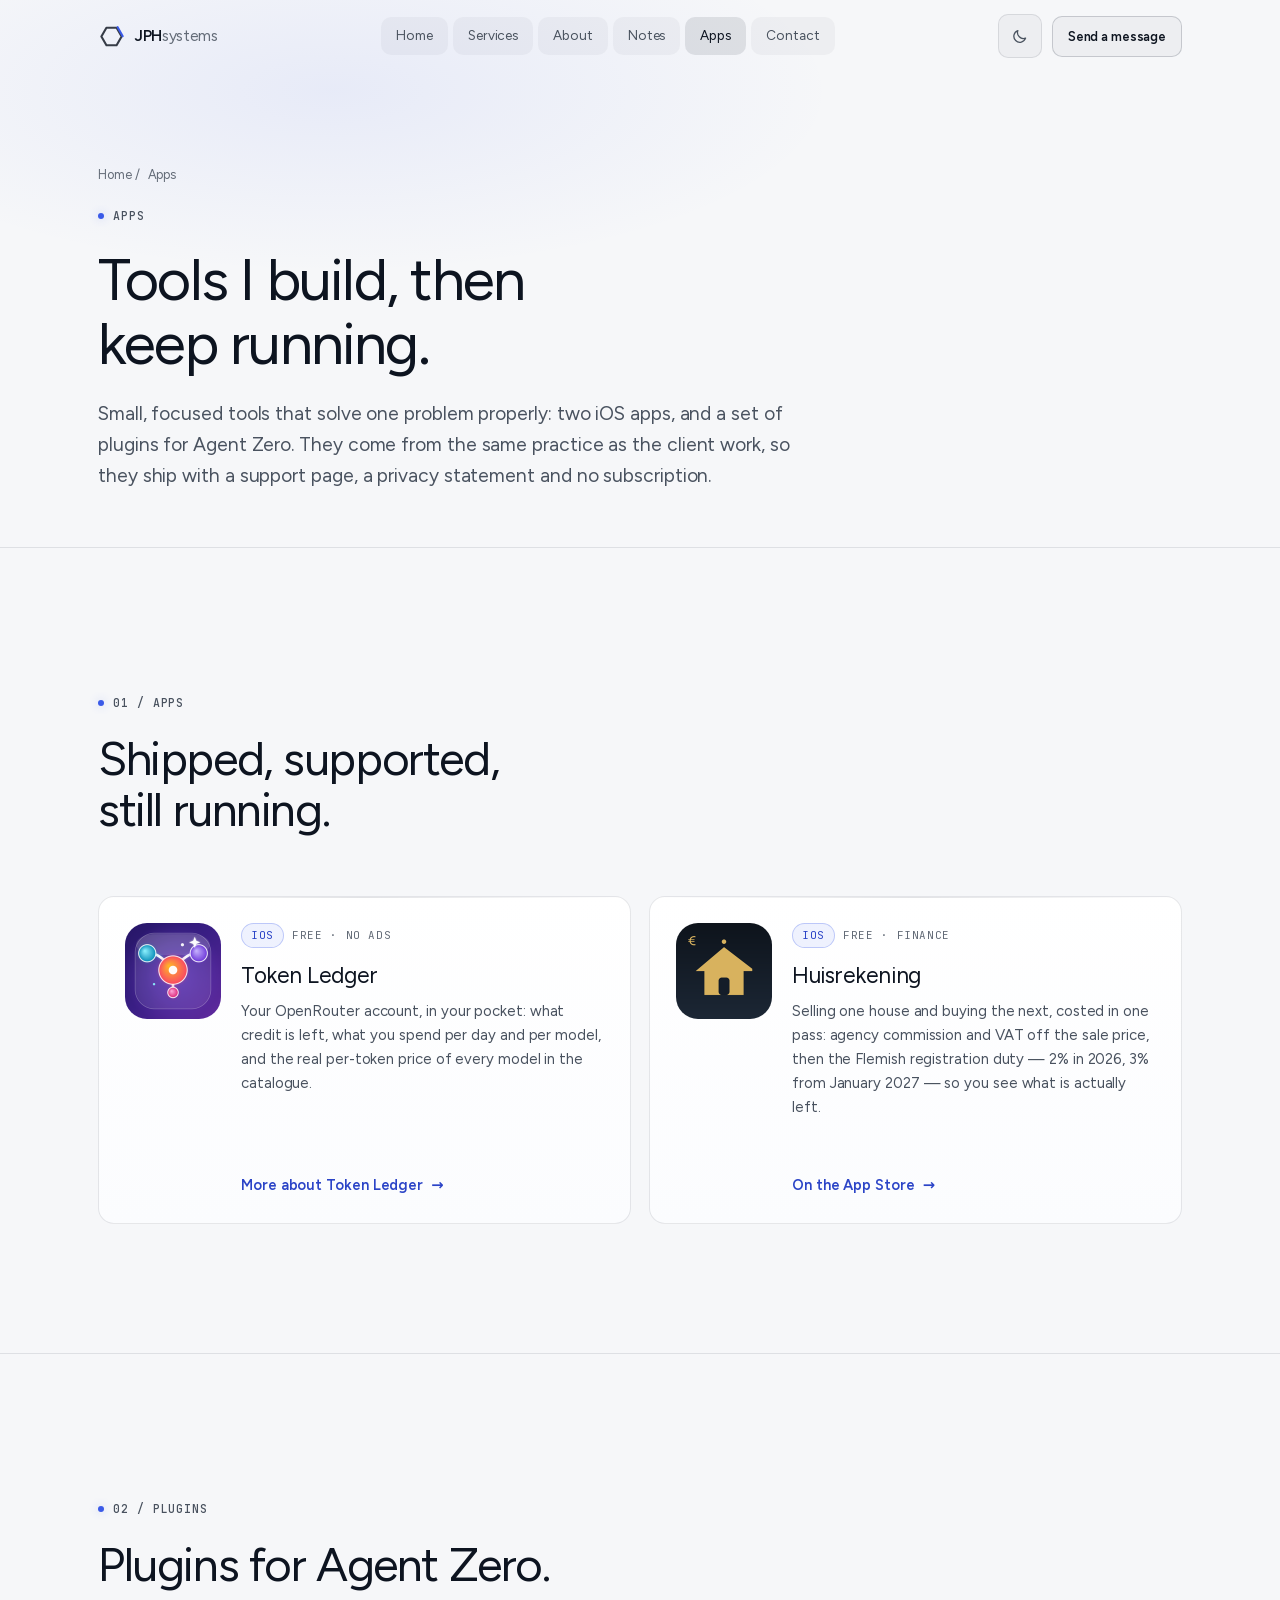
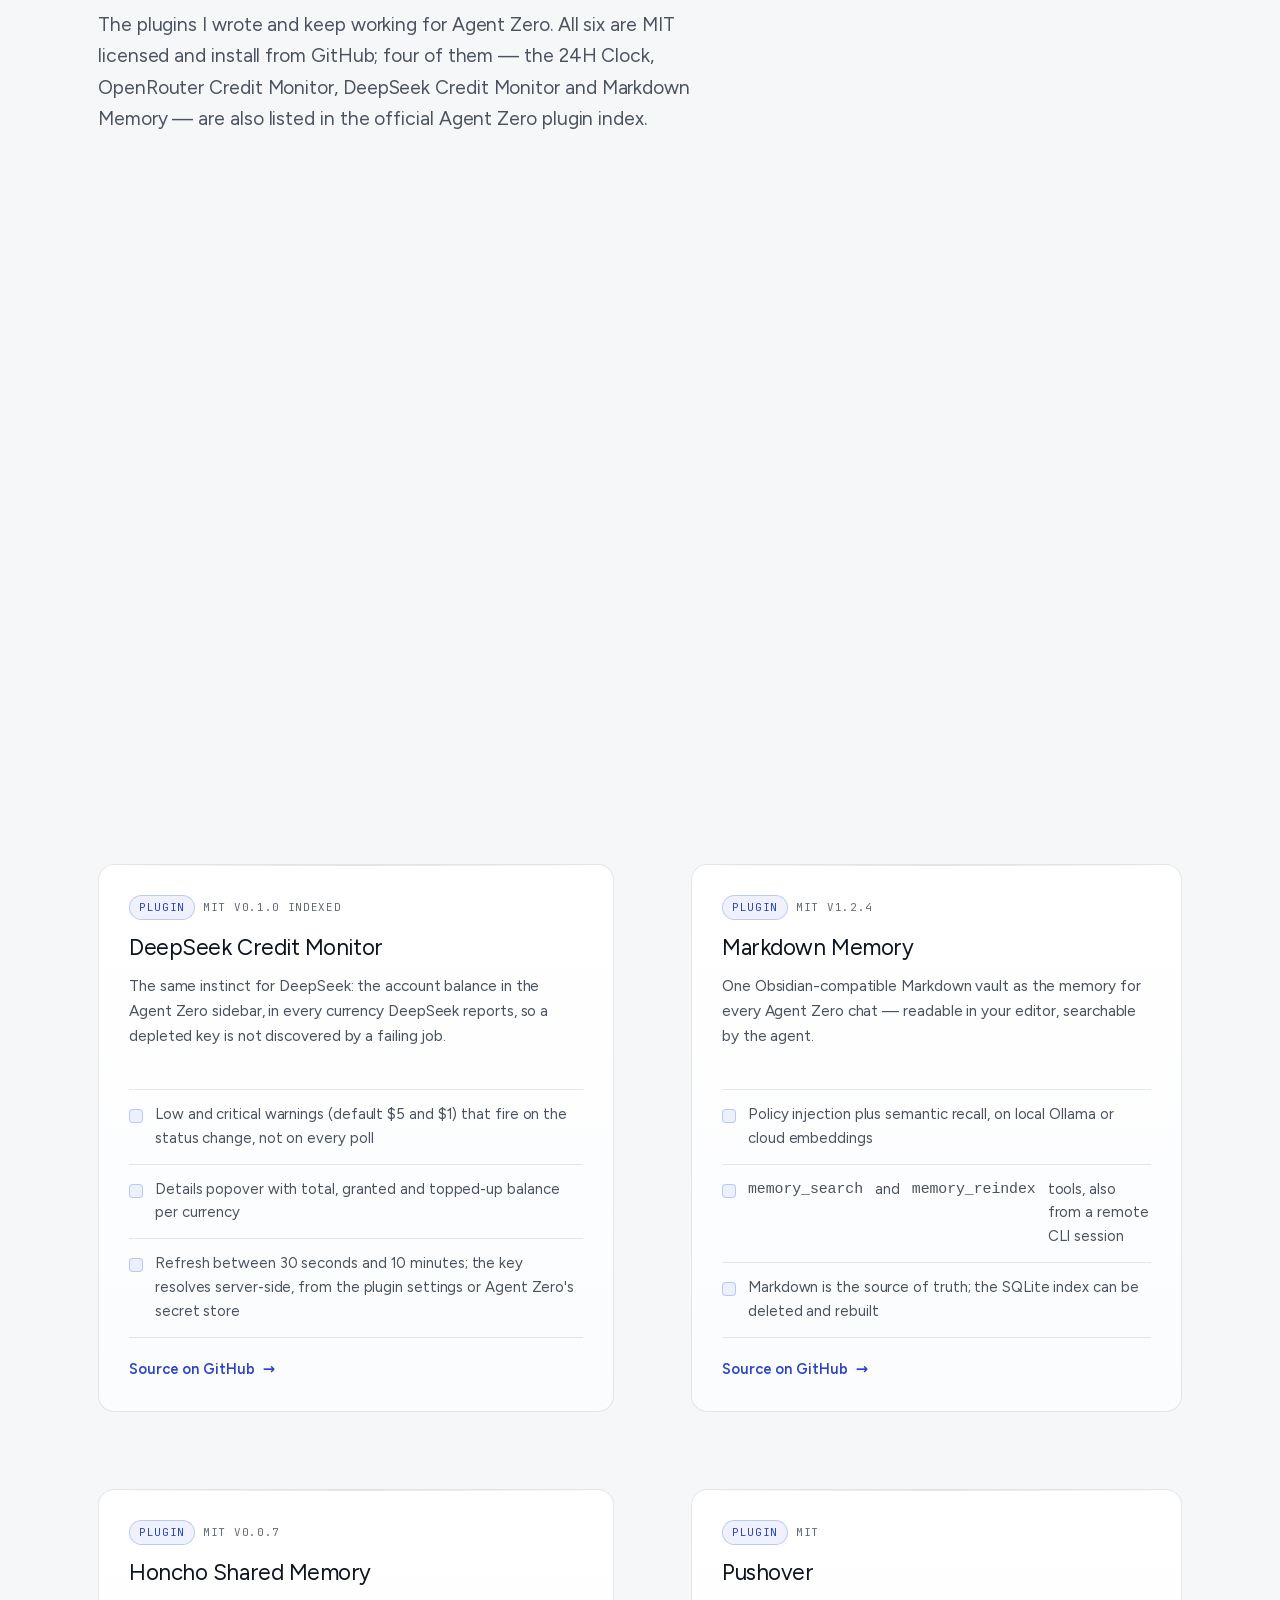
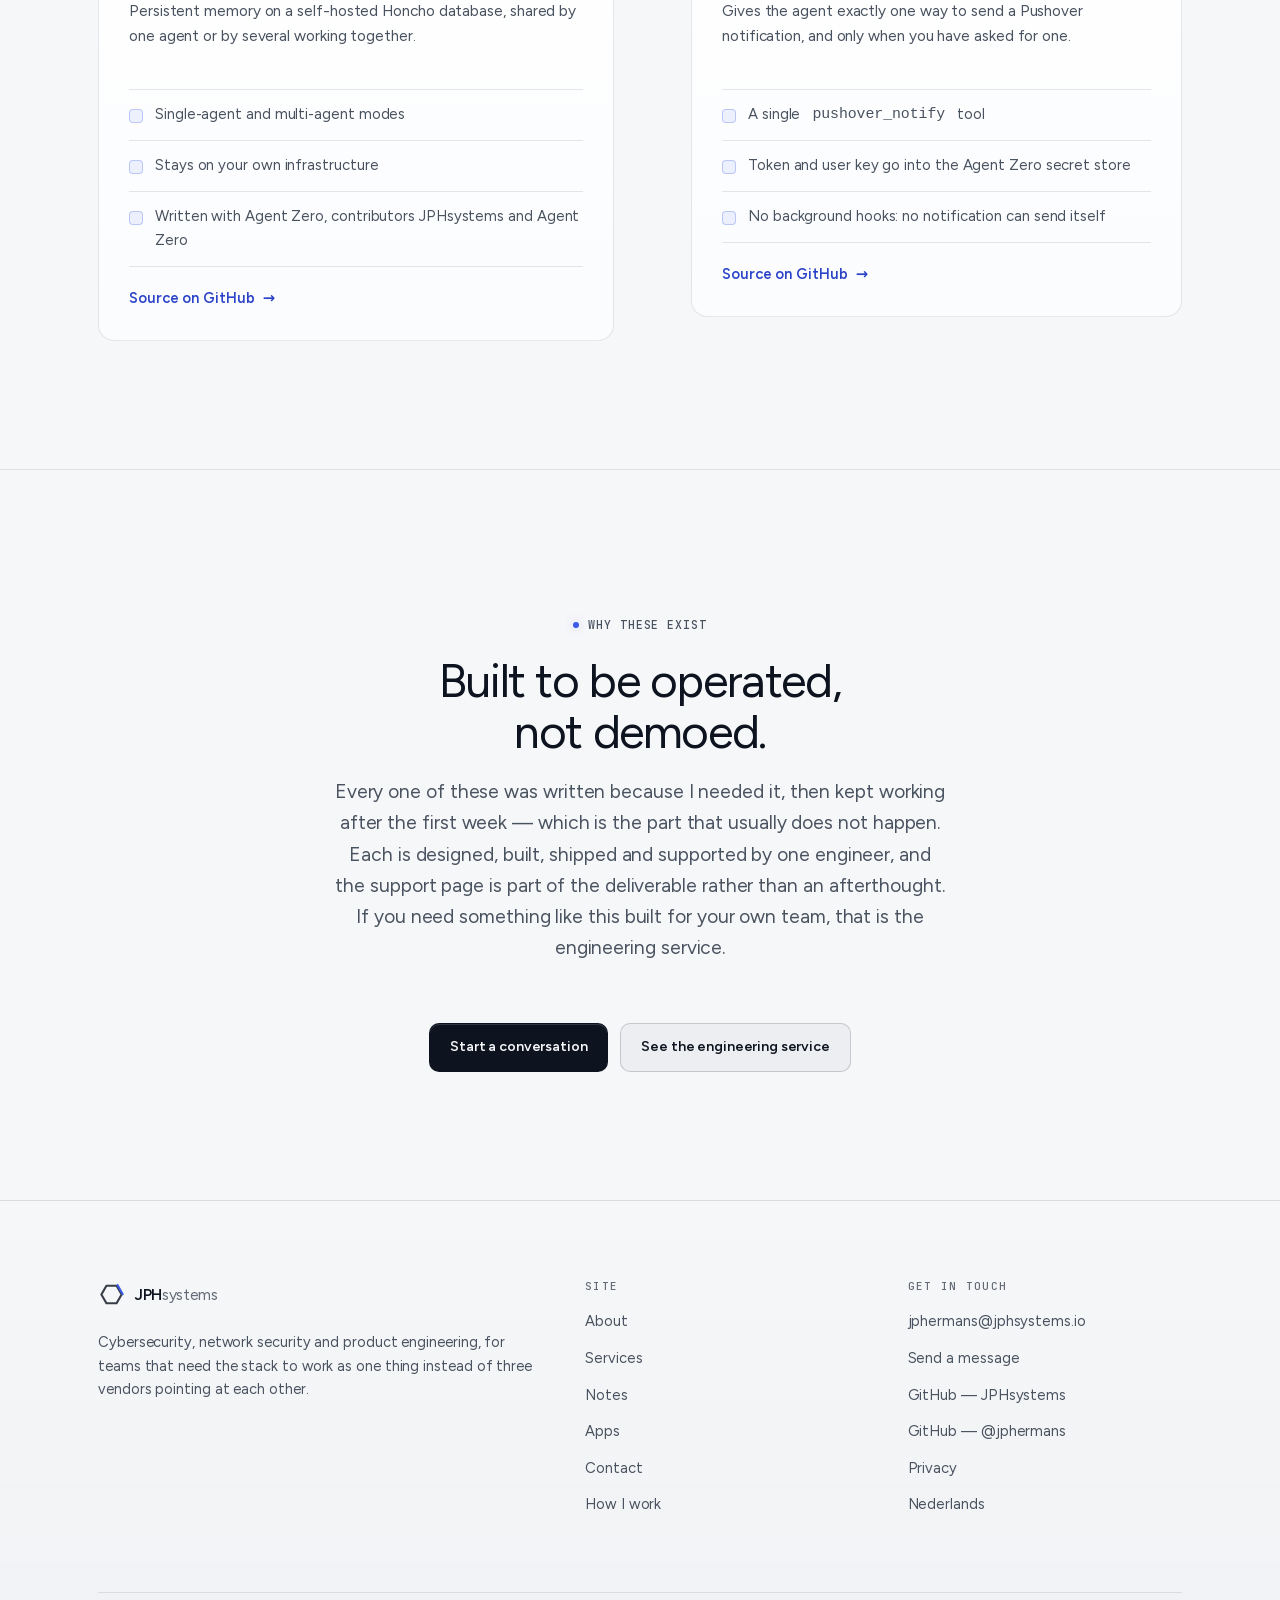
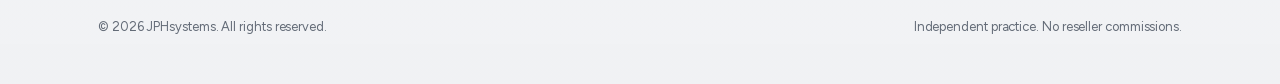
==== commit 27e090f3: "Apps hub: list Huisrekening beside Token Ledger, with its App Store listing The Apps section held on" ====
--- a/apps/index.html
+++ b/apps/index.html
@@ -5,7 +5,7 @@
 <meta name="viewport" content="width=device-width, initial-scale=1">
 
 <title>Apps — JPHsystems</title>
-<meta name="description" content="Apps and Agent Zero plugins built by JPHsystems: Token Ledger for OpenRouter usage, plus six MIT-licensed plugins for Agent Zero.">
+<meta name="description" content="Apps built by JPHsystems: Token Ledger for OpenRouter usage and Huisrekening for property sale costs, plus six MIT-licensed plugins for Agent Zero.">
 <link rel="canonical" href="https://www.jphsystems.io/apps/">
 <link rel="alternate" type="application/rss+xml" title="JPHsystems — field notes" href="../notes/feed.xml">
 <meta name="robots" content="index, follow, max-image-preview:large">
@@ -18,7 +18,7 @@
 <meta property="og:type" content="website">
 <meta property="og:site_name" content="JPHsystems">
 <meta property="og:title" content="Apps — JPHsystems">
-<meta property="og:description" content="An iOS app and six MIT-licensed plugins for Agent Zero, built and supported by one engineer.">
+<meta property="og:description" content="Two iOS apps and six MIT-licensed plugins for Agent Zero, built and supported by one engineer.">
 <meta property="og:url" content="https://www.jphsystems.io/apps/">
 <meta property="og:image" content="https://www.jphsystems.io/assets/img/og-default.png">
 <meta property="og:image:width" content="1200">
@@ -29,7 +29,7 @@
 <!-- Twitter -->
 <meta name="twitter:card" content="summary_large_image">
 <meta name="twitter:title" content="Apps — JPHsystems">
-<meta name="twitter:description" content="An iOS app and six MIT-licensed plugins for Agent Zero.">
+<meta name="twitter:description" content="Two iOS apps and six MIT-licensed plugins for Agent Zero.">
 <meta name="twitter:image" content="https://www.jphsystems.io/assets/img/og-default.png">
 
 <!-- Icons -->
@@ -57,7 +57,7 @@
     if (meta) meta.setAttribute("content", theme === "light" ? "#f6f7f9" : "#11171f");
   })();
 </script>
-<link rel="stylesheet" href="../assets/css/styles.css?v=685625ee">
+<link rel="stylesheet" href="../assets/css/styles.css?v=95a05515">
 
 <script type="application/ld+json">
 {
@@ -65,7 +65,7 @@
   "@type": "CollectionPage",
   "url": "https://www.jphsystems.io/apps/",
   "name": "Apps — JPHsystems",
-  "description": "An iOS app and six MIT-licensed plugins for Agent Zero, built by JPHsystems.",
+  "description": "Two iOS apps and six MIT-licensed plugins for Agent Zero, built by JPHsystems.",
   "isPartOf": {
     "@type": "WebSite",
     "name": "JPHsystems",
@@ -78,6 +78,18 @@
       "applicationCategory": "DeveloperApplication",
       "operatingSystem": "iOS 27.0 or later",
       "url": "https://www.jphsystems.io/token-ledger",
+      "offers": {
+        "@type": "Offer",
+        "price": "0",
+        "priceCurrency": "USD"
+      }
+    },
+    {
+      "@type": "SoftwareApplication",
+      "name": "Huisrekening",
+      "applicationCategory": "FinanceApplication",
+      "operatingSystem": "iOS 26.0 or later",
+      "url": "https://apps.apple.com/be/app/huisrekening/id6827253404",
       "offers": {
         "@type": "Offer",
         "price": "0",
@@ -241,7 +253,7 @@
       <p class="eyebrow">Apps</p>
       <h1>Tools I build, then keep running.</h1>
       <p class="lede">
-        Small, focused tools that solve one problem properly: an iOS app, and a set of
+        Small, focused tools that solve one problem properly: two iOS apps, and a set of
         plugins for Agent Zero. They come from the same practice as the client work, so
         they ship with a support page, a privacy statement and no subscription.
       </p>
@@ -254,12 +266,12 @@
         <p class="eyebrow">01 / Apps</p>
         <h2>Shipped, supported, still running.</h2>
       </div>
-      <div class="post-list">
+      <div class="post-list post-list--pair">
         <a class="card post-card" data-reveal href="../token-ledger">
           <div class="post-card-body">
-            <div style="display:flex; gap:20px; align-items:flex-start">
+            <div style="display:flex; gap:20px; align-items:flex-start; flex:1">
               <img src="../assets/img/app-token-ledger.png" alt="Token Ledger app icon" width="96" height="96" loading="lazy" decoding="async" style="width:96px; height:96px; border-radius:22px; flex:none">
-              <div>
+              <div style="display:flex; flex-direction:column; flex:1; align-self:stretch">
                 <div class="post-meta"><span class="tag">iOS</span><span>Free · no ads</span></div>
                 <h3>Token Ledger</h3>
                 <p>
@@ -268,6 +280,24 @@
                   in the catalogue.
                 </p>
                 <span class="arrow-link">More about Token Ledger</span>
+              </div>
+            </div>
+          </div>
+        </a>
+        <a class="card post-card" data-delay="1" data-reveal href="https://apps.apple.com/be/app/huisrekening/id6827253404" rel="noopener" target="_blank">
+          <div class="post-card-body">
+            <div style="display:flex; gap:20px; align-items:flex-start; flex:1">
+              <img src="../assets/img/app-huisrekening.png" alt="Huisrekening app icon" width="96" height="96" loading="lazy" decoding="async" style="width:96px; height:96px; border-radius:22px; flex:none">
+              <div style="display:flex; flex-direction:column; flex:1; align-self:stretch">
+                <div class="post-meta"><span class="tag">iOS</span><span>Free · Finance</span></div>
+                <h3>Huisrekening</h3>
+                <p>
+                  Selling one house and buying the next, costed in one pass: agency
+                  commission and VAT off the sale price, then the Flemish registration
+                  duty — 2% in 2026, 3% from January 2027 — so you see what is actually
+                  left.
+                </p>
+                <span class="arrow-link">On the App Store</span>
               </div>
             </div>
           </div>
--- a/assets/css/styles.css
+++ b/assets/css/styles.css
@@ -1445,6 +1445,9 @@
 @media (min-width: 840px) { .post-list { grid-template-columns: repeat(3, 1fr); } }
 /* one item, full width: the apps hub until there is a second app */
 .post-list--single { grid-template-columns: 1fr; }
+/* two items side by side, rather than two of three columns */
+.post-list--pair { grid-template-columns: 1fr; }
+@media (min-width: 840px) { .post-list--pair { grid-template-columns: repeat(2, 1fr); } }
 
 .post-card { display: flex; flex-direction: column; padding: 0; }
 .post-card .post-cover {
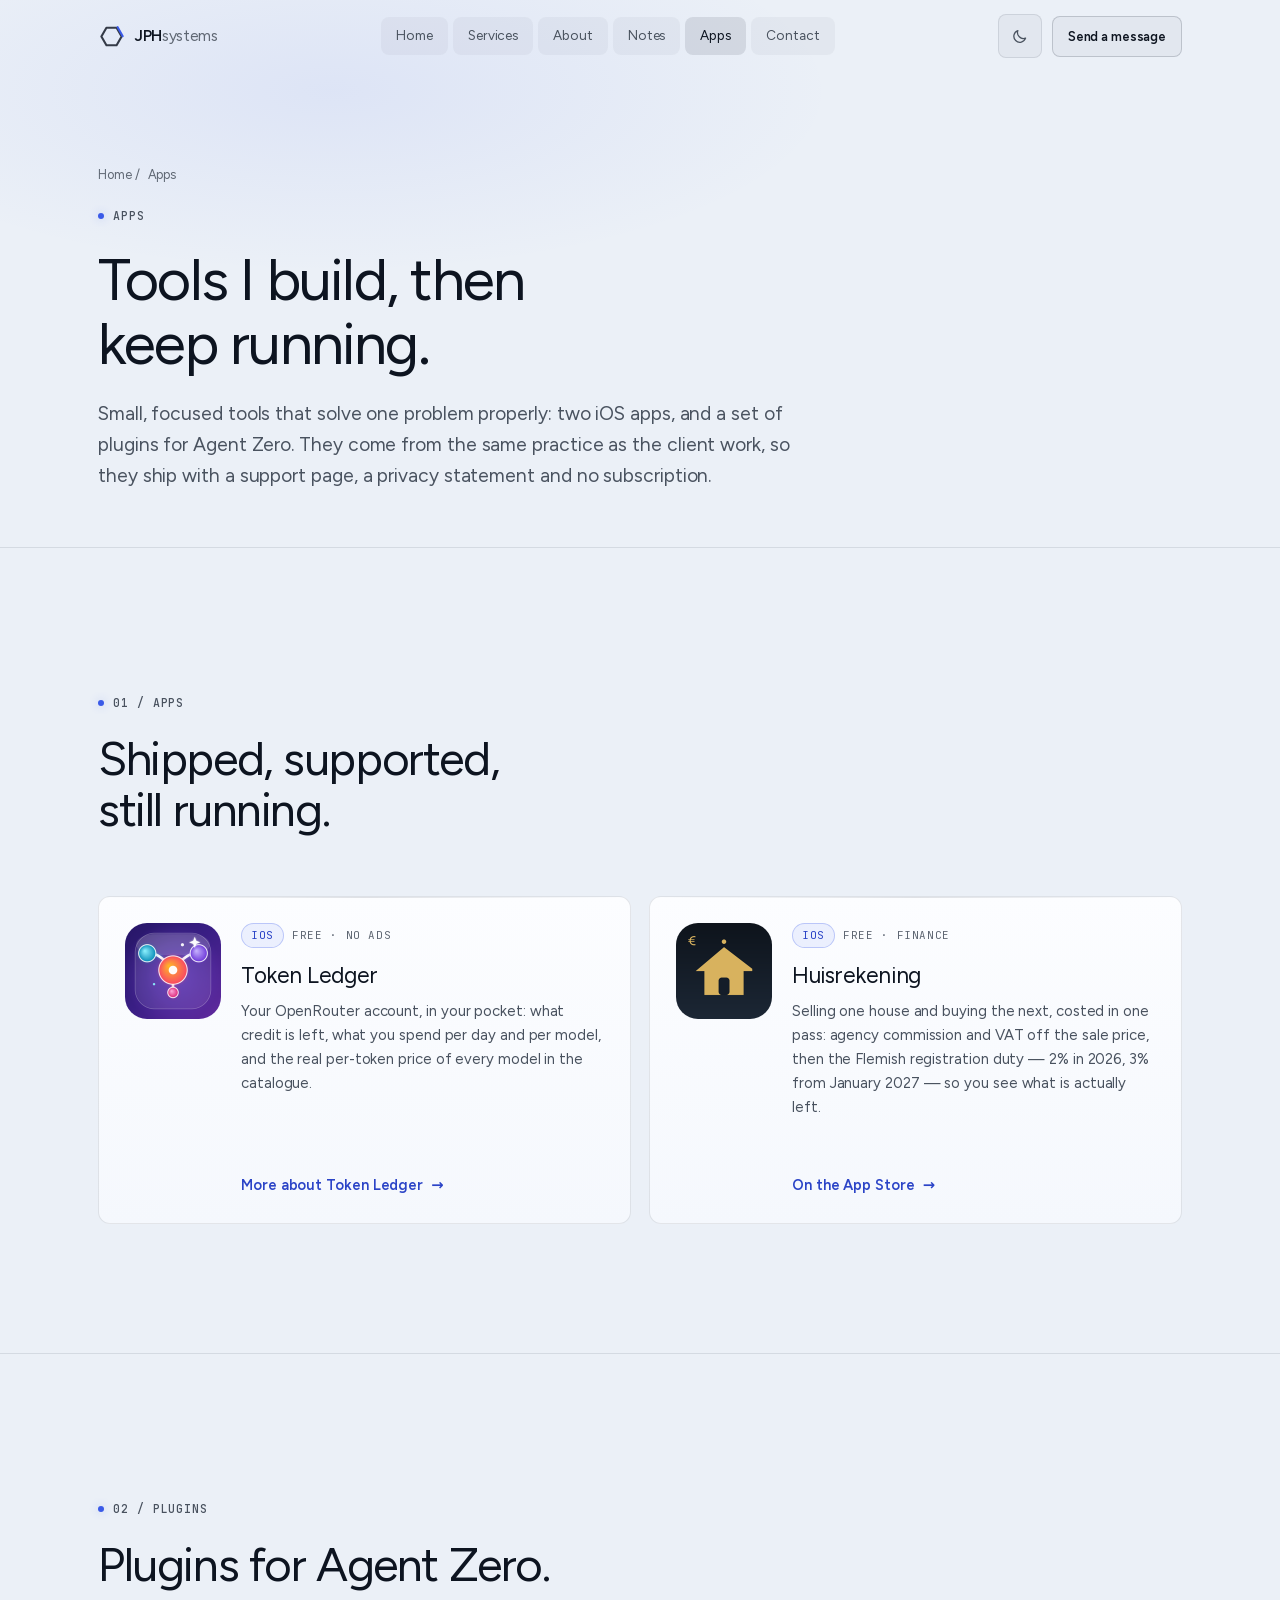
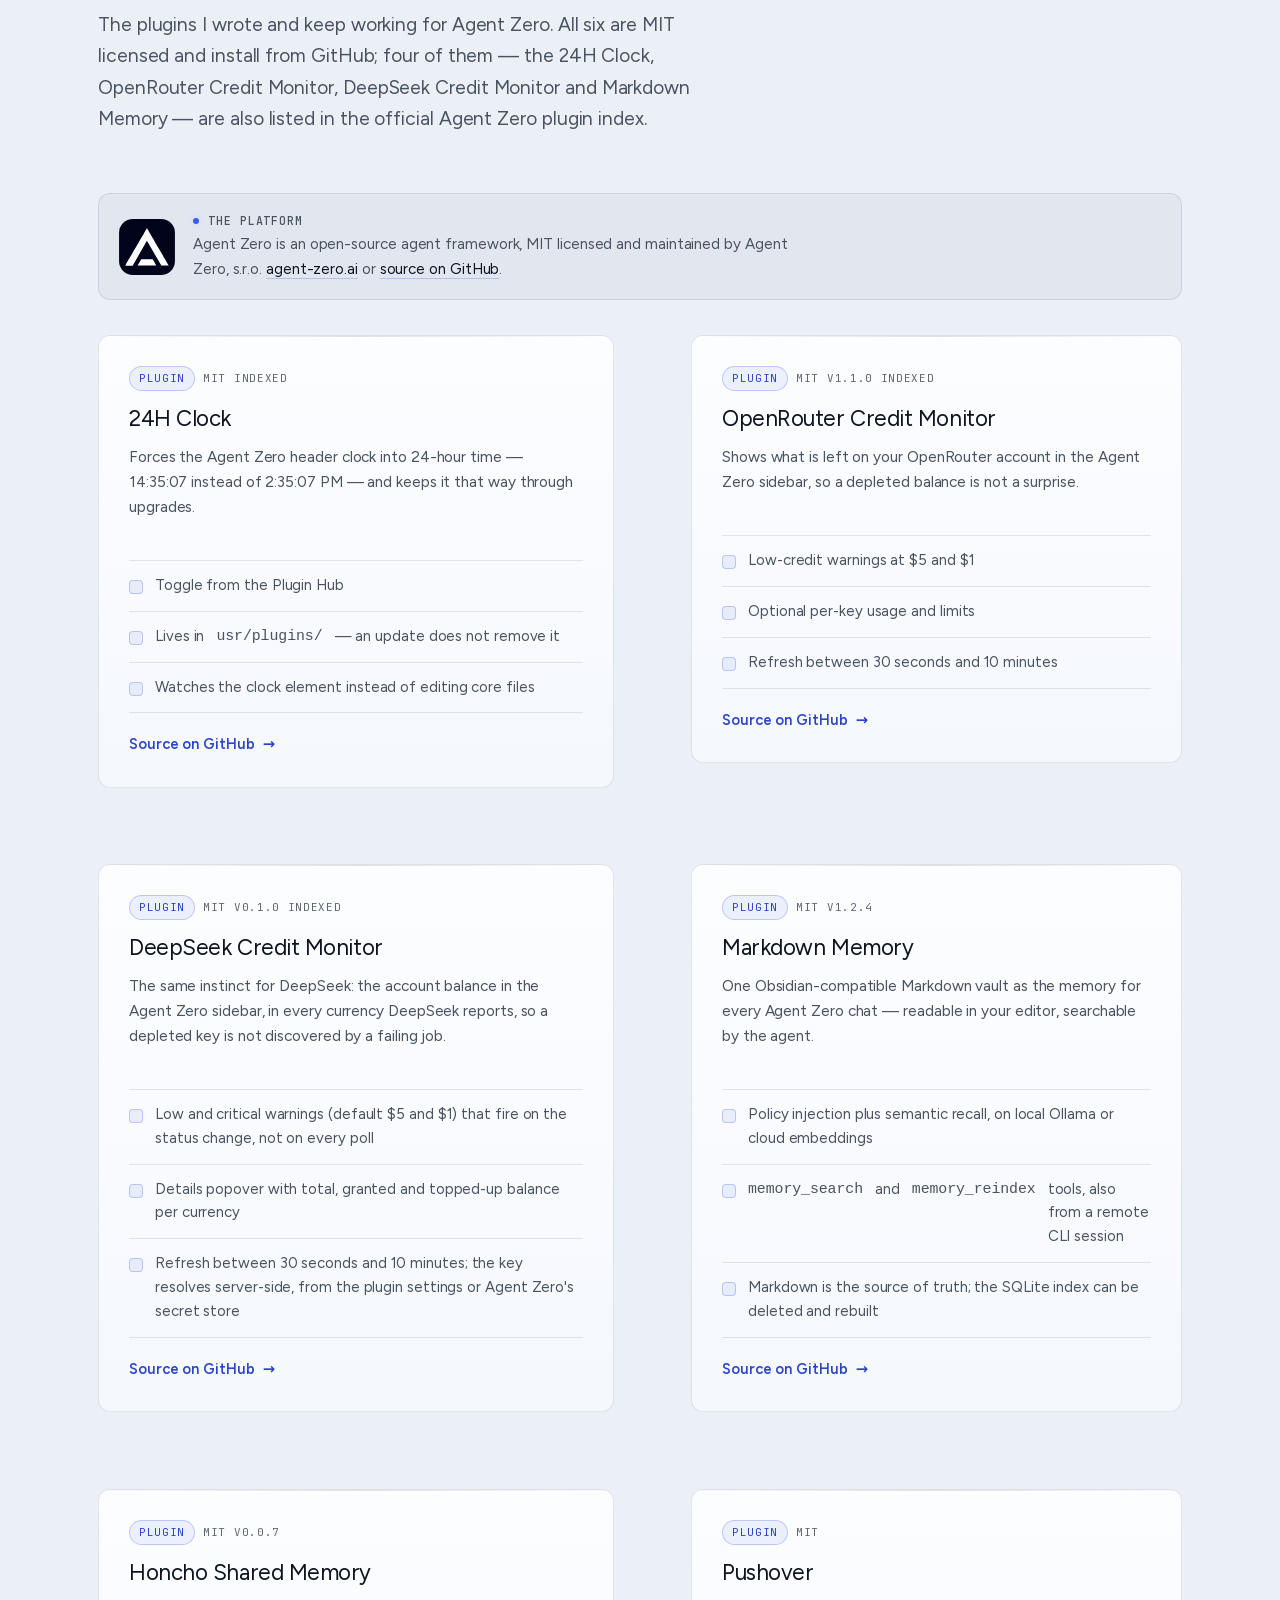
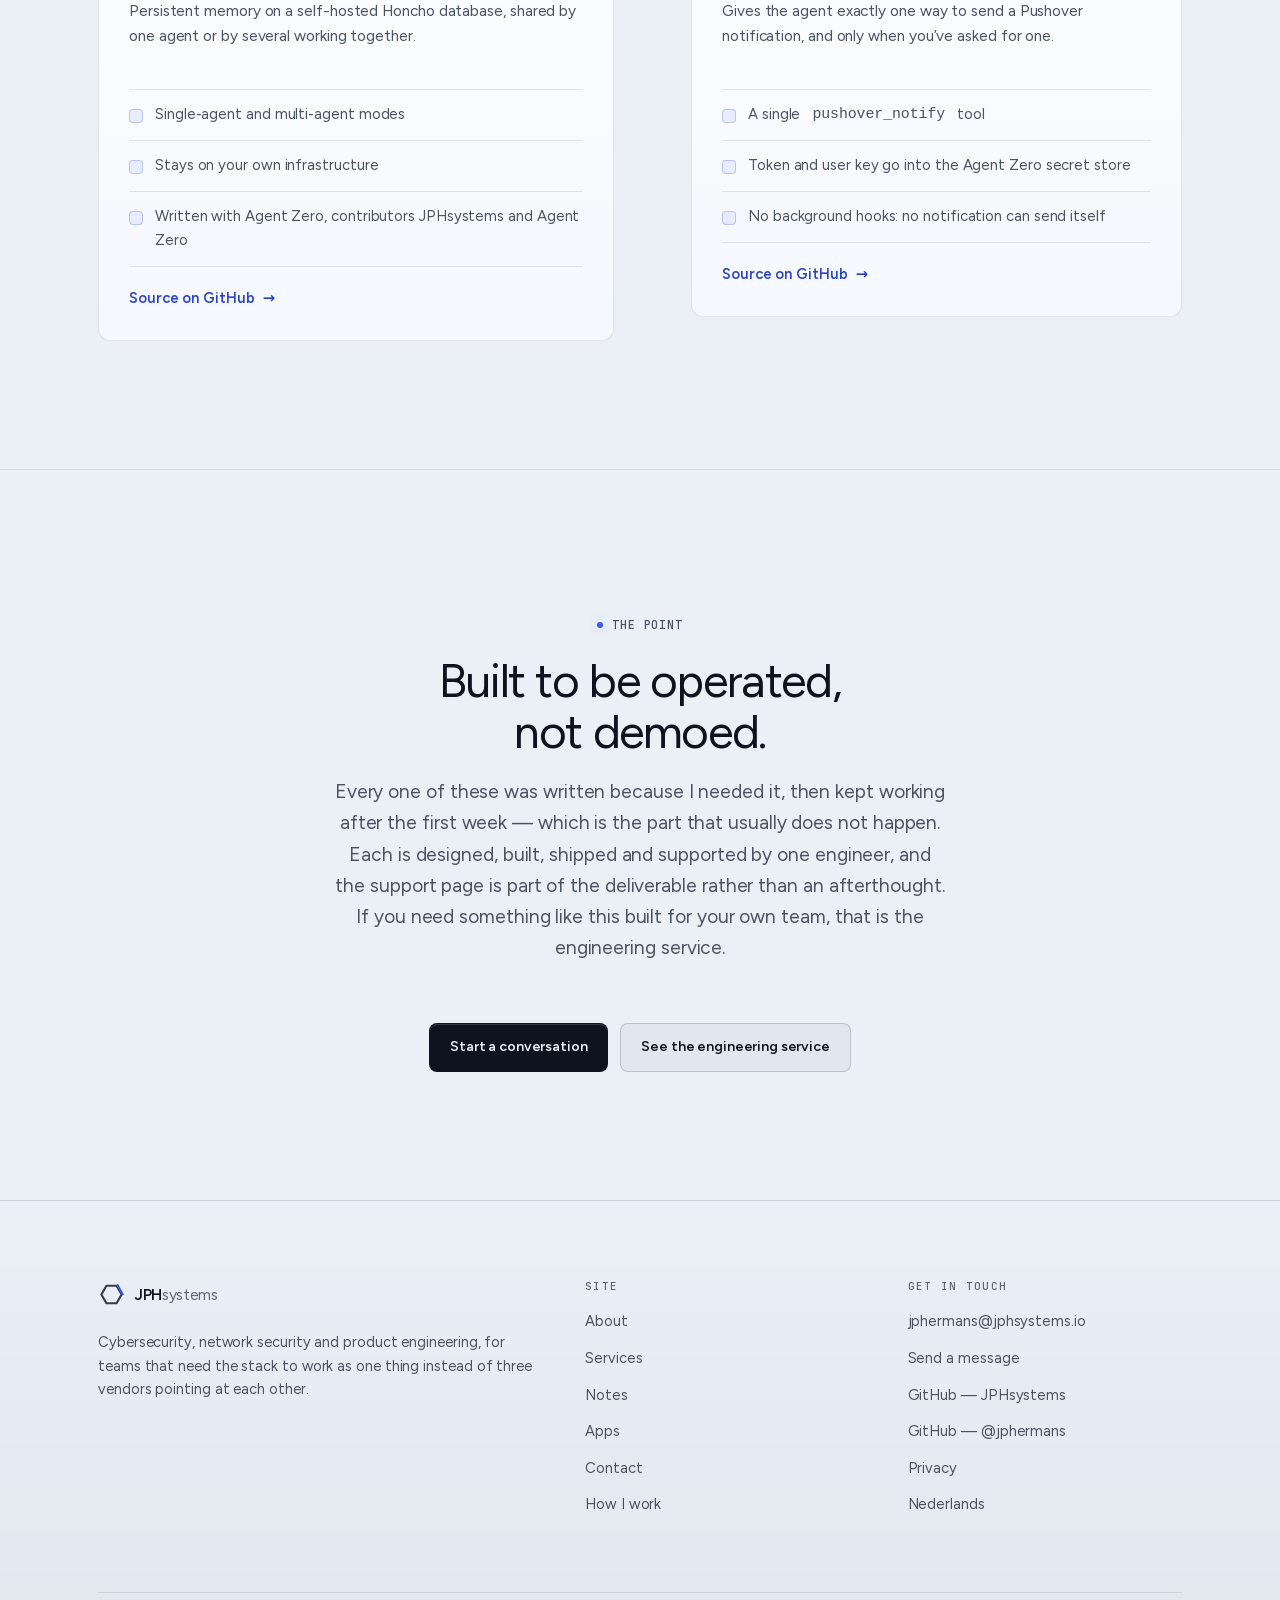
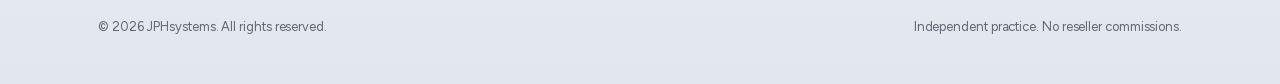
==== commit 22d380d7: "Site: operator-console design language, technical sections, humanised copy Visual system - Terminal " ====
--- a/apps/index.html
+++ b/apps/index.html
@@ -11,7 +11,7 @@
 <meta name="robots" content="index, follow, max-image-preview:large">
 <meta name="author" content="JPHsystems">
 <meta name="theme-color" content="#11171f">
-<meta http-equiv="Content-Security-Policy" content="default-src 'self'; img-src 'self' data:; style-src 'self' 'unsafe-inline'; script-src 'self' 'sha256-81gTQFlHvqsIrZlJ7RikpcFBkh4/L22vWy+SGkh+g4I='; font-src 'self'; connect-src 'self'; form-action 'self' mailto:; base-uri 'self'; object-src 'none'; upgrade-insecure-requests">
+<meta http-equiv="Content-Security-Policy" content="default-src 'self'; img-src 'self' data:; style-src 'self' 'unsafe-inline'; script-src 'self' 'sha256-JkyHZffzlir5BzH5qrDii165sLSTmeAXAF/WrbErlvY='; font-src 'self'; connect-src 'self'; form-action 'self' mailto:; base-uri 'self'; object-src 'none'; upgrade-insecure-requests">
 <meta name="referrer" content="strict-origin-when-cross-origin">
 
 <!-- Open Graph -->
@@ -54,10 +54,10 @@
       : (window.matchMedia && window.matchMedia("(prefers-color-scheme: light)").matches ? "light" : "dark");
     root.setAttribute("data-theme", theme);
     var meta = document.querySelector('meta[name="theme-color"]');
-    if (meta) meta.setAttribute("content", theme === "light" ? "#f6f7f9" : "#11171f");
+    meta.setAttribute("content", light ? "#ebf0f7" : "#11171f");
   })();
 </script>
-<link rel="stylesheet" href="../assets/css/styles.css?v=95a05515">
+<link rel="stylesheet" href="../assets/css/styles.css?v=890f8a42">
 
 <script type="application/ld+json">
 {
@@ -184,7 +184,7 @@
 }
 </script>
 
-<script src="../assets/js/main.js?v=ce2aa253" defer></script>
+<script src="../assets/js/main.js?v=b69b2048" defer></script>
 </head>
 
 <body>
@@ -397,7 +397,7 @@
         <div class="card" data-delay="1" data-reveal>
           <div class="post-meta"><span class="tag">Plugin</span><span>MIT</span></div>
           <h3>Pushover</h3>
-          <p>Gives the agent exactly one way to send a Pushover notification, and only when you have asked for one.</p>
+          <p>Gives the agent exactly one way to send a Pushover notification, and only when you&rsquo;ve asked for one.</p>
           <ul class="spec-list">
             <li>A single <code>pushover_notify</code> tool</li>
             <li>Token and user key go into the Agent Zero secret store</li>
@@ -413,7 +413,7 @@
   <section class="section section--edge">
     <div class="wrap wrap--narrow">
       <div class="section-head section-head--center" data-reveal>
-        <p class="eyebrow">Why These Exist</p>
+        <p class="eyebrow">The point</p>
         <h2>Built to be operated, not demoed.</h2>
         <p class="lede">
           Every one of these was written because I needed it, then kept working after the
--- a/assets/css/styles.css
+++ b/assets/css/styles.css
@@ -27,9 +27,17 @@
 
   /* Surfaces */
   --ink:          #11171f;
-  --ink-raised:   #171f2a;
-  --surface:      #1c2532;
-  --surface-2:    #232e3c;
+  --ink-raised:   #161e28;
+  --surface:      #1b2431;
+  --surface-2:    #222e3c;
+
+  /* Terminal — a console window, the same in both themes */
+  --term-bg:      #0b1017;
+  --term-line:    rgba(255, 255, 255, 0.08);
+  --term-text:    #d5dee9;
+  --term-dim:     #7d8b9c;
+  --term-green:   #5fd08a;
+  --term-amber:   #e3a44f;
 
   /* Lines */
   --line:         rgba(255, 255, 255, 0.095);
@@ -113,11 +121,11 @@
   --max: 1180px;
   --max-narrow: 780px;
 
-  /* Radius */
-  --r-sm: 8px;
-  --r:    12px;
-  --r-lg: 16px;
-  --r-btn: 10px;
+  /* Radius — sharper, so the geometry reads as instrumentation */
+  --r-sm: 6px;
+  --r:    10px;
+  --r-lg: 12px;
+  --r-btn: 8px;
   --r-pill: 999px;
 
   /* Motion */
@@ -129,11 +137,11 @@
 :root[data-theme="light"] {
   color-scheme: light;
 
-  /* Surfaces */
-  --ink:          #f6f7f9;
-  --ink-raised:   #ffffff;
-  --surface:      #eef1f6;
-  --surface-2:    #e4e9f1;
+  /* Surfaces — a substantial gray-blue ground rather than white */
+  --ink:          #ebf0f7;
+  --ink-raised:   #f4f7fc;
+  --surface:      #dfe7f1;
+  --surface-2:    #d4ddeb;
 
   /* Lines */
   --line:         rgba(15, 23, 42, 0.10);
@@ -143,7 +151,7 @@
   /* Text */
   --text:         #0d1420;
   --text-dim:     #49525f;
-  --text-faint:   #636b77;
+  --text-faint:   #5f6773;
   --prose:        #2c3543;
 
   /* Accent — darkened for contrast on white */
@@ -156,7 +164,7 @@
   /* Semantic */
   --positive:     #0a6e53;
   --warn:         #8f560a;
-  --danger:       #c62f35;
+  --danger:       #bd2b31;
   --danger-text:  #b4232b;
   --danger-strong: #c62f35;
   --ok-text:      #0b6b50;
@@ -174,17 +182,17 @@
   --shadow-soft:  rgba(15, 23, 42, 0.08);
 
   /* Component surfaces */
-  --header-bg:    rgba(246, 247, 249, 0.85);
-  --menu-bg:      rgba(246, 247, 249, 0.98);
+  --header-bg:    rgba(235, 240, 247, 0.88);
+  --menu-bg:      rgba(235, 240, 247, 0.98);
   --chip-bg:      rgba(255, 255, 255, 0.92);
-  --showcase-bg:  #eff3f9;
-  --card-bg:      linear-gradient(180deg, #ffffff, #fbfcfe);
-  --card-bg-hover: linear-gradient(180deg, #ffffff, #f4f7fc);
+  --showcase-bg:  #e6edf6;
+  --card-bg:      linear-gradient(180deg, #fcfdff, #f5f8fd);
+  --card-bg-hover: linear-gradient(180deg, #ffffff, #f0f5fc);
   --ui-bg:        linear-gradient(180deg, #ffffff, #f8fafd);
   --input-bg:     #ffffff;
   --input-focus-bg: #ffffff;
   --code-bg:      rgba(15, 23, 42, 0.06);
-  --footer-bg:    linear-gradient(180deg, transparent, rgba(15, 23, 42, 0.025));
+  --footer-bg:    linear-gradient(180deg, transparent, rgba(15, 23, 42, 0.045));
 
   /* Brand mark */
   --brand-line:     rgba(15, 23, 42, 0.35);
@@ -206,7 +214,7 @@
   --pulse-ring:        rgba(11, 122, 92, 0.35);
 
   /* Select arrow */
-  --select-arrow: url("data:image/svg+xml,%3Csvg xmlns='http://www.w3.org/2000/svg' width='12' height='8' viewBox='0 0 12 8'%3E%3Cpath d='M1 1.5 6 6.5l5-5' stroke='%236b7480' stroke-width='1.6' fill='none' stroke-linecap='round'/%3E%3C/svg%3E");
+  --select-arrow: url("data:image/svg+xml,%3Csvg xmlns='http://www.w3.org/2000/svg' width='12' height='8' viewBox='0 0 12 8'%3E%3Cpath d='M1 1.5 6 6.5l5-5' stroke='%235f6773' stroke-width='1.6' fill='none' stroke-linecap='round'/%3E%3C/svg%3E");
 }
 
 @media (min-width: 768px)  { :root { --gutter: 32px; } }
@@ -489,6 +497,9 @@
 @media (min-width: 920px) { .nav-toggle { display: none; } }
 .nav-toggle span {
   display: block;
+  /* the bars had no width, so they collapsed to 0 and the button read as an
+     empty box on a phone; the button is 44px wide with 10px of padding */
+  width: 18px;
   height: 1.5px;
   background: var(--text);
   border-radius: 2px;
@@ -518,7 +529,11 @@
 }
 .mobile-menu a:last-of-type { border-bottom: 0; }
 .mobile-menu a[aria-current="page"] { color: var(--text); }
-.mobile-menu .btn { margin-top: 16px; width: 100%; justify-content: center; }
+/* .mobile-menu a is more specific than .btn--primary, so the CTA inherited the
+   dim link colour on its dark fill: 2.3:1. Give the buttons their own colour. */
+.mobile-menu a.btn { margin-top: 16px; width: 100%; justify-content: center; }
+.mobile-menu a.btn--primary { color: var(--ink); }
+.mobile-menu a.btn--ghost { color: var(--text); }
 
 /* 6 ── Buttons & links ─────────────────────────────────────────────────── */
 .btn {
@@ -808,9 +823,10 @@
 .marquee:hover .marquee-track { animation-play-state: paused; }
 @keyframes slide { to { transform: translateX(-50%); } }
 .marquee-track span {
-  font-size: 1rem;
-  font-weight: 500;
-  letter-spacing: -0.01em;
+  font-family: var(--mono);
+  font-size: 0.82rem;
+  font-weight: 400;
+  letter-spacing: 0.02em;
   color: var(--text-faint);
   white-space: nowrap;
   transition: color 0.25s var(--ease);
@@ -1947,3 +1963,158 @@
   .project-strip { gap: 14px; padding: 16px; align-items: flex-start; }
   .project-strip-mark { width: 44px; height: 44px; border-radius: 11px; }
 }
+
+/* 24 ── Terminal & technical surfaces ───────────────────────────────────────
+   The console is the honest picture of this work: commands in, evidence out.
+   The window keeps its own palette in both themes, so a terminal never reads
+   as a light-mode panel. */
+
+.term {
+  border: 1px solid var(--line-strong);
+  border-radius: var(--r);
+  background: var(--term-bg);
+  box-shadow: 0 30px 70px -42px var(--shadow);
+  overflow: hidden;
+}
+.term-bar {
+  display: flex;
+  align-items: center;
+  gap: 10px;
+  padding: 10px 14px;
+  border-bottom: 1px solid var(--term-line);
+  background: rgba(255, 255, 255, 0.035);
+}
+.term-bar .lights { display: flex; gap: 5px; }
+.term-bar .lights i { width: 8px; height: 8px; border-radius: 50%; background: var(--term-line); }
+.term-title {
+  font-family: var(--mono);
+  font-size: 0.68rem;
+  letter-spacing: 0.04em;
+  color: var(--term-dim);
+}
+.term-bar .pill {
+  margin-left: auto;
+  padding: 3px 9px;
+  border: 1px solid var(--term-line);
+  border-radius: var(--r-pill);
+  font-family: var(--mono);
+  font-size: 0.6rem;
+  letter-spacing: 0.06em;
+  text-transform: uppercase;
+  color: var(--term-dim);
+}
+.term-body {
+  padding: clamp(16px, 2.4vw, 22px);
+  font-family: var(--mono);
+  font-size: 0.76rem;
+  line-height: 1.85;
+  color: var(--term-text);
+  overflow-x: auto;
+}
+.term-line { display: block; white-space: pre-wrap; word-break: break-word; }
+.term-cmd { color: var(--term-green); font-weight: 500; }
+.term-cmd::before { content: "$ "; color: var(--term-dim); }
+.term-out { color: var(--term-text); }
+.term-tag { color: var(--term-amber); }
+.term-err { color: #ff9d9d; }
+.term-ok { color: var(--term-green); }
+
+/* an inline command, for names inside prose */
+.cmd {
+  display: inline-block;
+  padding: 1px 7px;
+  border: 1px solid var(--line);
+  border-radius: var(--r-sm);
+  background: var(--code-bg);
+  font-family: var(--mono);
+  font-size: 0.82em;
+  color: var(--accent-hi);
+}
+
+/* technical tables: controls, workstreams, frameworks */
+.table-scroll { overflow-x: auto; }
+.data-table {
+  width: 100%;
+  min-width: 560px;
+  border-collapse: collapse;
+  font-size: 0.9rem;
+}
+.data-table th {
+  padding: 0 18px 12px 0;
+  border-bottom: 1px solid var(--line-strong);
+  text-align: left;
+  font-family: var(--mono);
+  font-size: 0.66rem;
+  font-weight: 500;
+  letter-spacing: 0.1em;
+  text-transform: uppercase;
+  color: var(--text-faint);
+}
+.data-table td {
+  padding: 14px 18px 14px 0;
+  border-bottom: 1px solid var(--line);
+  color: var(--text-dim);
+  vertical-align: top;
+}
+.data-table td:first-child {
+  color: var(--text);
+  font-weight: 500;
+  white-space: nowrap;
+}
+.data-table tbody tr:hover td { background: var(--tint); }
+.data-table code {
+  padding: 1px 6px;
+  border-radius: var(--r-sm);
+  background: var(--code-bg);
+  font-family: var(--mono);
+  font-size: 0.85em;
+  color: var(--accent-hi);
+  white-space: nowrap;
+}
+
+/* severity markers */
+.sev {
+  display: inline-block;
+  padding: 2px 8px;
+  border: 1px solid var(--line-strong);
+  border-radius: var(--r-pill);
+  font-family: var(--mono);
+  font-size: 0.62rem;
+  letter-spacing: 0.08em;
+  text-transform: uppercase;
+  color: var(--text-dim);
+}
+.sev--critical { border-color: rgba(255, 107, 107, 0.45); background: rgba(255, 107, 107, 0.1); color: var(--danger-text); }
+.sev--high { border-color: rgba(227, 164, 79, 0.45); background: rgba(227, 164, 79, 0.1); color: var(--warn); }
+.sev--medium { border-color: var(--accent-edge); background: var(--accent-wash); color: var(--accent-hi); }
+.sev--low { border-color: rgba(79, 214, 176, 0.4); background: rgba(79, 214, 176, 0.08); color: var(--positive); }
+
+/* the ATT&CK steps carry their own tactic id, so the list counter would
+   print a second, redundant number in front of it */
+#attack-path .step-num::before { content: ""; }
+
+/* a command-flavoured eyebrow, for the sections that carry the technical work */
+.eyebrow--cmd { color: var(--text-faint); }
+.eyebrow--cmd::before {
+  content: "$";
+  display: inline;
+  width: auto;
+  height: auto;
+  margin-right: 8px;
+  border: 0;
+  border-radius: 0;
+  background: none;
+  box-shadow: none;
+  color: var(--term-green);
+  font-family: var(--mono);
+  font-size: 0.85rem;
+  font-weight: 600;
+  vertical-align: 0;
+}
+
+/* the availability line reads as a status check */
+.hero-note::before {
+  content: "$ ";
+  font-family: var(--mono);
+  color: var(--term-green);
+}
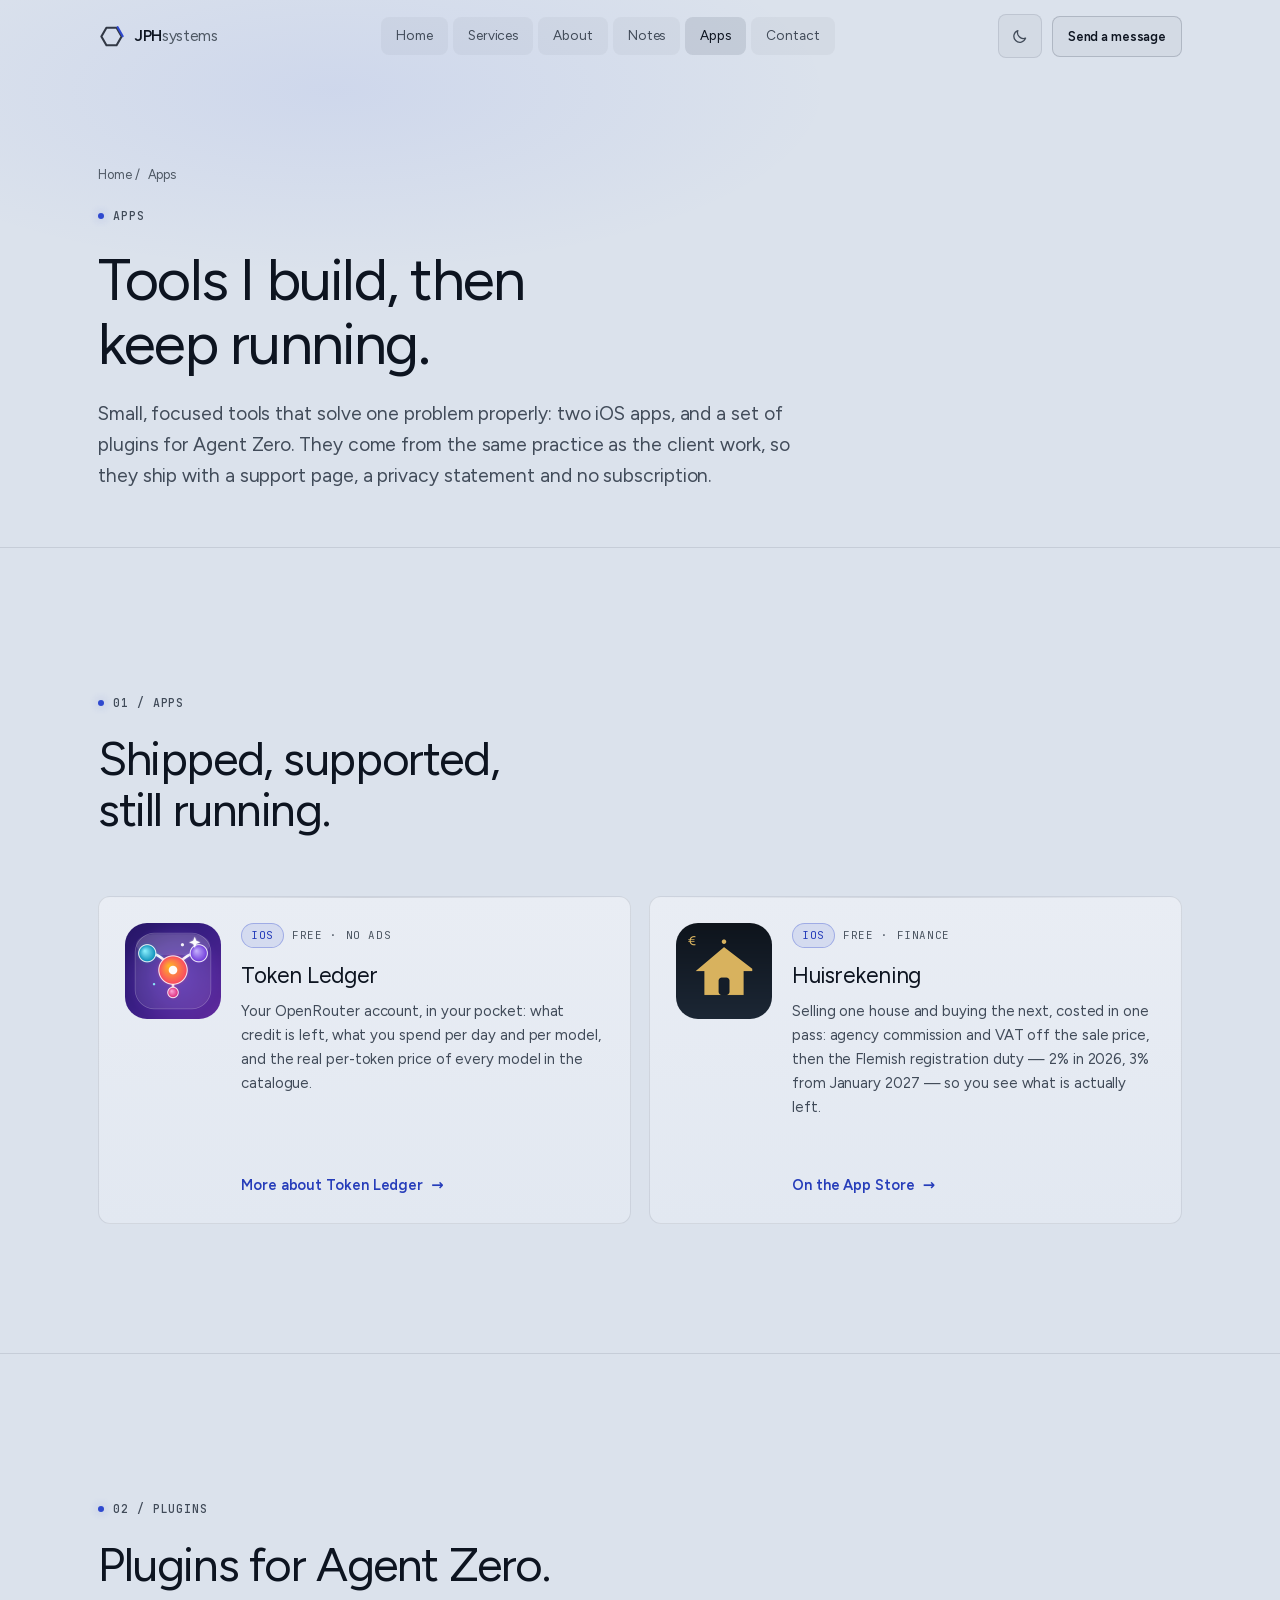
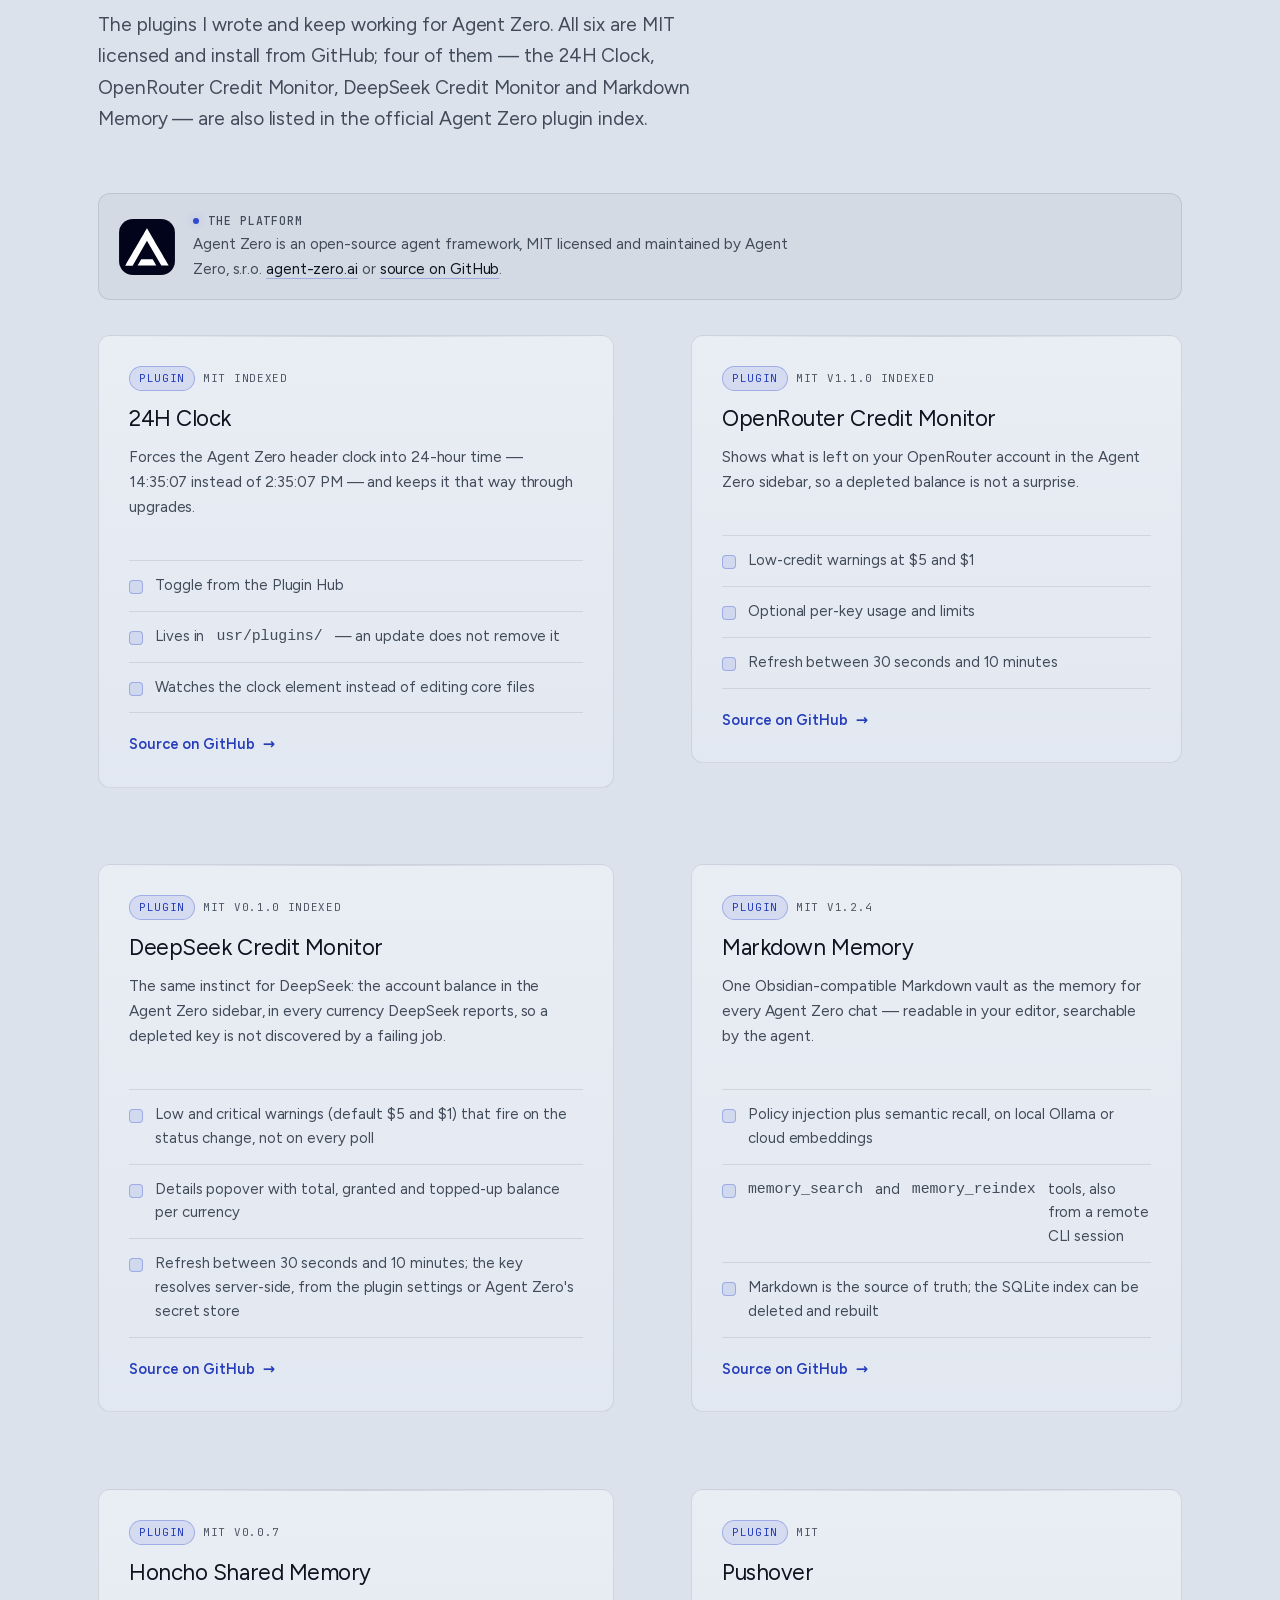
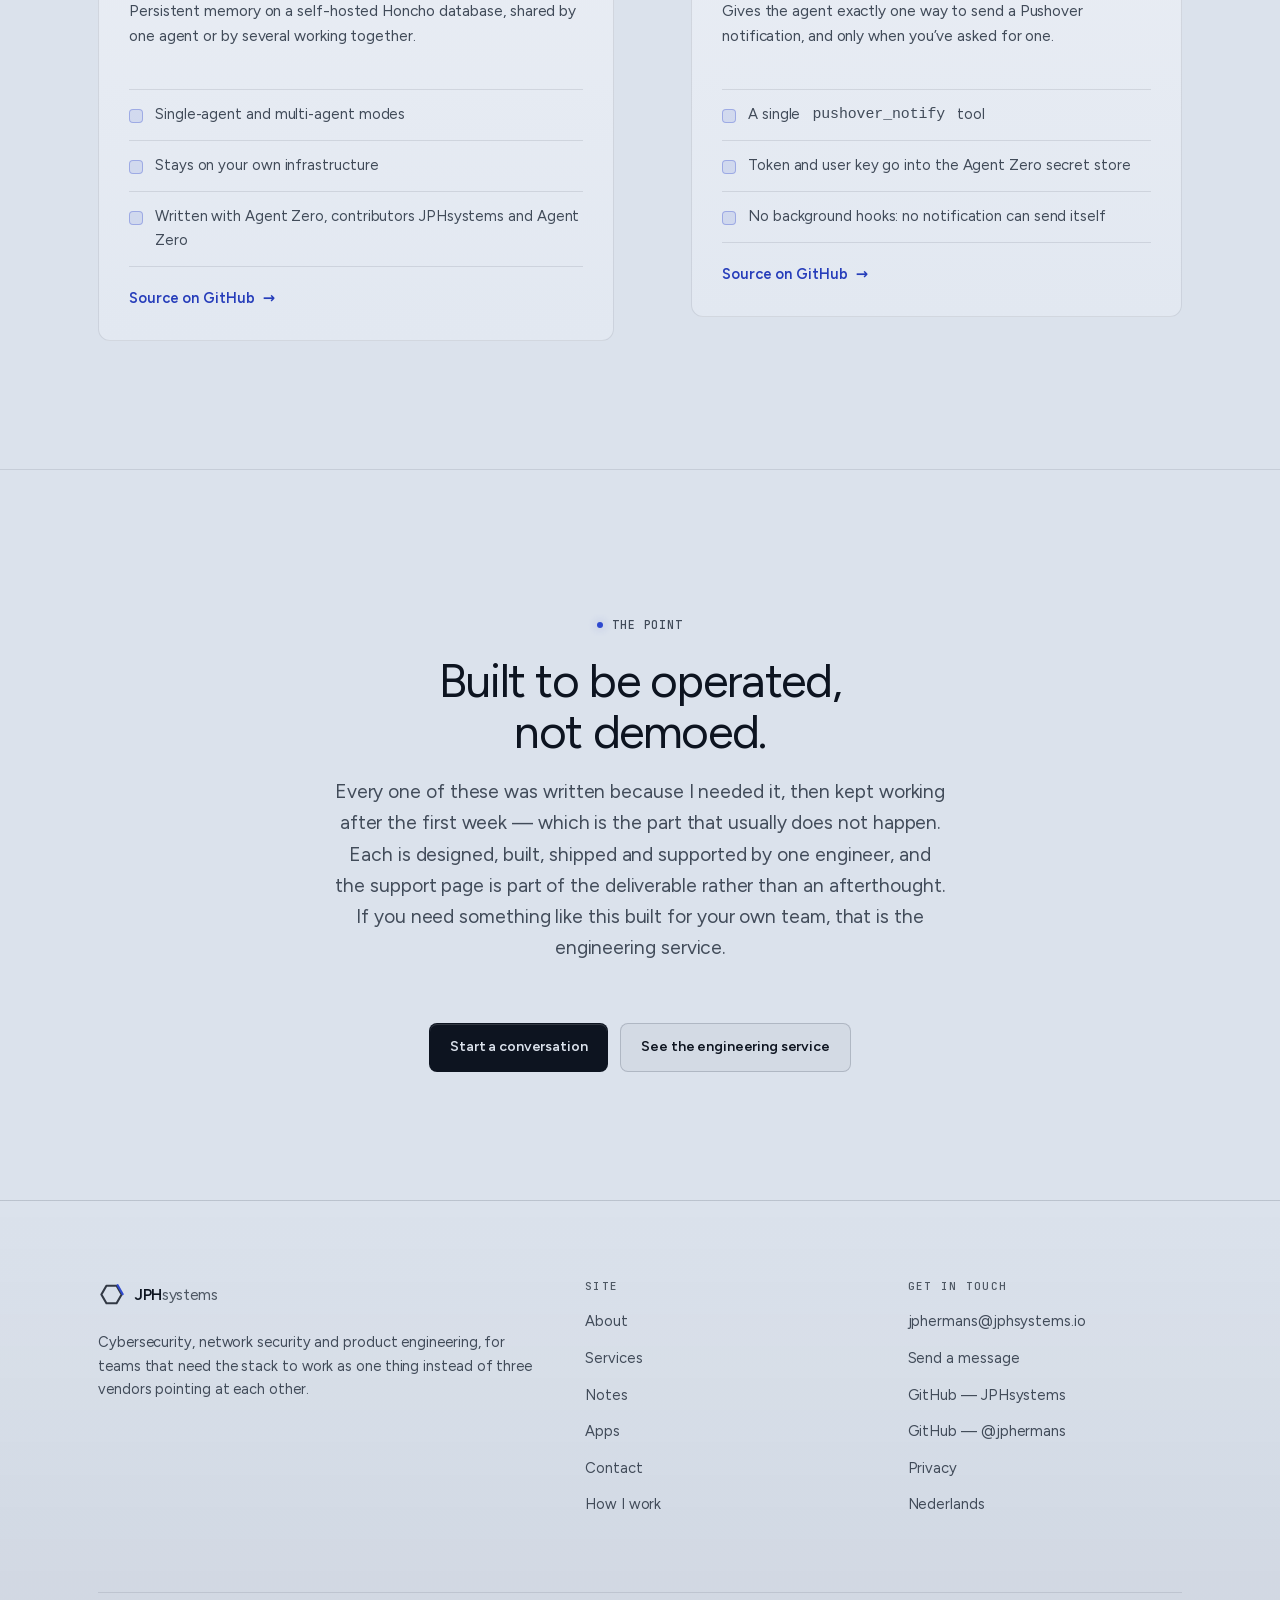
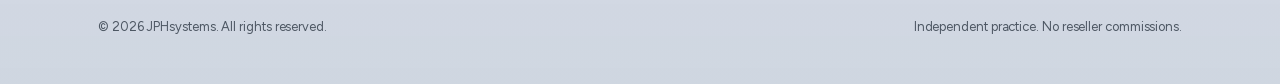
==== commit 5af863c3: "Light theme: a grey-blue ground instead of a near-white sheet The light theme read as white paper on" ====
--- a/apps/index.html
+++ b/apps/index.html
@@ -11,7 +11,7 @@
 <meta name="robots" content="index, follow, max-image-preview:large">
 <meta name="author" content="JPHsystems">
 <meta name="theme-color" content="#11171f">
-<meta http-equiv="Content-Security-Policy" content="default-src 'self'; img-src 'self' data:; style-src 'self' 'unsafe-inline'; script-src 'self' 'sha256-JkyHZffzlir5BzH5qrDii165sLSTmeAXAF/WrbErlvY='; font-src 'self'; connect-src 'self'; form-action 'self' mailto:; base-uri 'self'; object-src 'none'; upgrade-insecure-requests">
+<meta http-equiv="Content-Security-Policy" content="default-src 'self'; img-src 'self' data:; style-src 'self' 'unsafe-inline'; script-src 'self' 'sha256-5jT9jNBB+W4+XhbfRhJ+qqTr2JsvHyiT7T9K+RQsO2s='; font-src 'self'; connect-src 'self'; form-action 'self' mailto:; base-uri 'self'; object-src 'none'; upgrade-insecure-requests">
 <meta name="referrer" content="strict-origin-when-cross-origin">
 
 <!-- Open Graph -->
@@ -54,10 +54,10 @@
       : (window.matchMedia && window.matchMedia("(prefers-color-scheme: light)").matches ? "light" : "dark");
     root.setAttribute("data-theme", theme);
     var meta = document.querySelector('meta[name="theme-color"]');
-    meta.setAttribute("content", light ? "#ebf0f7" : "#11171f");
+    meta.setAttribute("content", light ? "#dbe2ec" : "#11171f");
   })();
 </script>
-<link rel="stylesheet" href="../assets/css/styles.css?v=890f8a42">
+<link rel="stylesheet" href="../assets/css/styles.css?v=07cee8ac">
 
 <script type="application/ld+json">
 {
@@ -184,7 +184,7 @@
 }
 </script>
 
-<script src="../assets/js/main.js?v=b69b2048" defer></script>
+<script src="../assets/js/main.js?v=9b183220" defer></script>
 </head>
 
 <body>
--- a/assets/css/styles.css
+++ b/assets/css/styles.css
@@ -137,11 +137,11 @@
 :root[data-theme="light"] {
   color-scheme: light;
 
-  /* Surfaces — a substantial gray-blue ground rather than white */
-  --ink:          #ebf0f7;
-  --ink-raised:   #f4f7fc;
-  --surface:      #dfe7f1;
-  --surface-2:    #d4ddeb;
+  /* Surfaces — a grey-blue ground, not a near-white sheet */
+  --ink:          #dbe2ec;
+  --ink-raised:   #e4e9f1;
+  --surface:      #cdd6e2;
+  --surface-2:    #c2ccda;
 
   /* Lines */
   --line:         rgba(15, 23, 42, 0.10);
@@ -150,25 +150,25 @@
 
   /* Text */
   --text:         #0d1420;
-  --text-dim:     #49525f;
-  --text-faint:   #5f6773;
-  --prose:        #2c3543;
+  --text-dim:     #414b59;
+  --text-faint:   #4d5763;
+  --prose:        #28313d;
 
   /* Accent — darkened for contrast on white */
-  --accent:       #3a5ae8;
-  --accent-hi:    #2b44c7;
-  --accent-deep:  #2f49cf;
-  --accent-wash:  rgba(58, 90, 232, 0.08);
-  --accent-edge:  rgba(58, 90, 232, 0.28);
+  --accent:       #2f49cf;
+  --accent-hi:    #263dba;
+  --accent-deep:  #2a43c4;
+  --accent-wash:  rgba(47, 73, 207, 0.10);
+  --accent-edge:  rgba(47, 73, 207, 0.32);
 
   /* Semantic */
-  --positive:     #0a6e53;
-  --warn:         #8f560a;
-  --danger:       #bd2b31;
-  --danger-text:  #b4232b;
-  --danger-strong: #c62f35;
-  --ok-text:      #0b6b50;
-  --bad-text:     #a51f24;
+  --positive:     #096048;
+  --warn:         #754707;
+  --danger:       #a01f25;
+  --danger-text:  #a82329;
+  --danger-strong: #a01f25;
+  --ok-text:      #085840;
+  --bad-text:     #a01f25;
 
   /* Translucent fills and shadows */
   --tint:         rgba(15, 23, 42, 0.035);
@@ -182,17 +182,17 @@
   --shadow-soft:  rgba(15, 23, 42, 0.08);
 
   /* Component surfaces */
-  --header-bg:    rgba(235, 240, 247, 0.88);
-  --menu-bg:      rgba(235, 240, 247, 0.98);
-  --chip-bg:      rgba(255, 255, 255, 0.92);
-  --showcase-bg:  #e6edf6;
-  --card-bg:      linear-gradient(180deg, #fcfdff, #f5f8fd);
-  --card-bg-hover: linear-gradient(180deg, #ffffff, #f0f5fc);
-  --ui-bg:        linear-gradient(180deg, #ffffff, #f8fafd);
-  --input-bg:     #ffffff;
-  --input-focus-bg: #ffffff;
-  --code-bg:      rgba(15, 23, 42, 0.06);
-  --footer-bg:    linear-gradient(180deg, transparent, rgba(15, 23, 42, 0.045));
+  --header-bg:    rgba(219, 226, 236, 0.90);
+  --menu-bg:      rgba(219, 226, 236, 0.98);
+  --chip-bg:      rgba(228, 233, 241, 0.94);
+  --showcase-bg:  #d3dce8;
+  --card-bg:      linear-gradient(180deg, #e9edf4, #e2e8f1);
+  --card-bg-hover: linear-gradient(180deg, #eef1f7, #e7ecf4);
+  --ui-bg:        linear-gradient(180deg, #e9edf4, #dfe5ee);
+  --input-bg:     #eef1f7;
+  --input-focus-bg: #f4f7fb;
+  --code-bg:      rgba(15, 23, 42, 0.08);
+  --footer-bg:    linear-gradient(180deg, transparent, rgba(15, 23, 42, 0.06));
 
   /* Brand mark */
   --brand-line:     rgba(15, 23, 42, 0.35);
@@ -214,7 +214,7 @@
   --pulse-ring:        rgba(11, 122, 92, 0.35);
 
   /* Select arrow */
-  --select-arrow: url("data:image/svg+xml,%3Csvg xmlns='http://www.w3.org/2000/svg' width='12' height='8' viewBox='0 0 12 8'%3E%3Cpath d='M1 1.5 6 6.5l5-5' stroke='%235f6773' stroke-width='1.6' fill='none' stroke-linecap='round'/%3E%3C/svg%3E");
+  --select-arrow: url("data:image/svg+xml,%3Csvg xmlns='http://www.w3.org/2000/svg' width='12' height='8' viewBox='0 0 12 8'%3E%3Cpath d='M1 1.5 6 6.5l5-5' stroke='%234d5763' stroke-width='1.6' fill='none' stroke-linecap='round'/%3E%3C/svg%3E");
 }
 
 @media (min-width: 768px)  { :root { --gutter: 32px; } }
